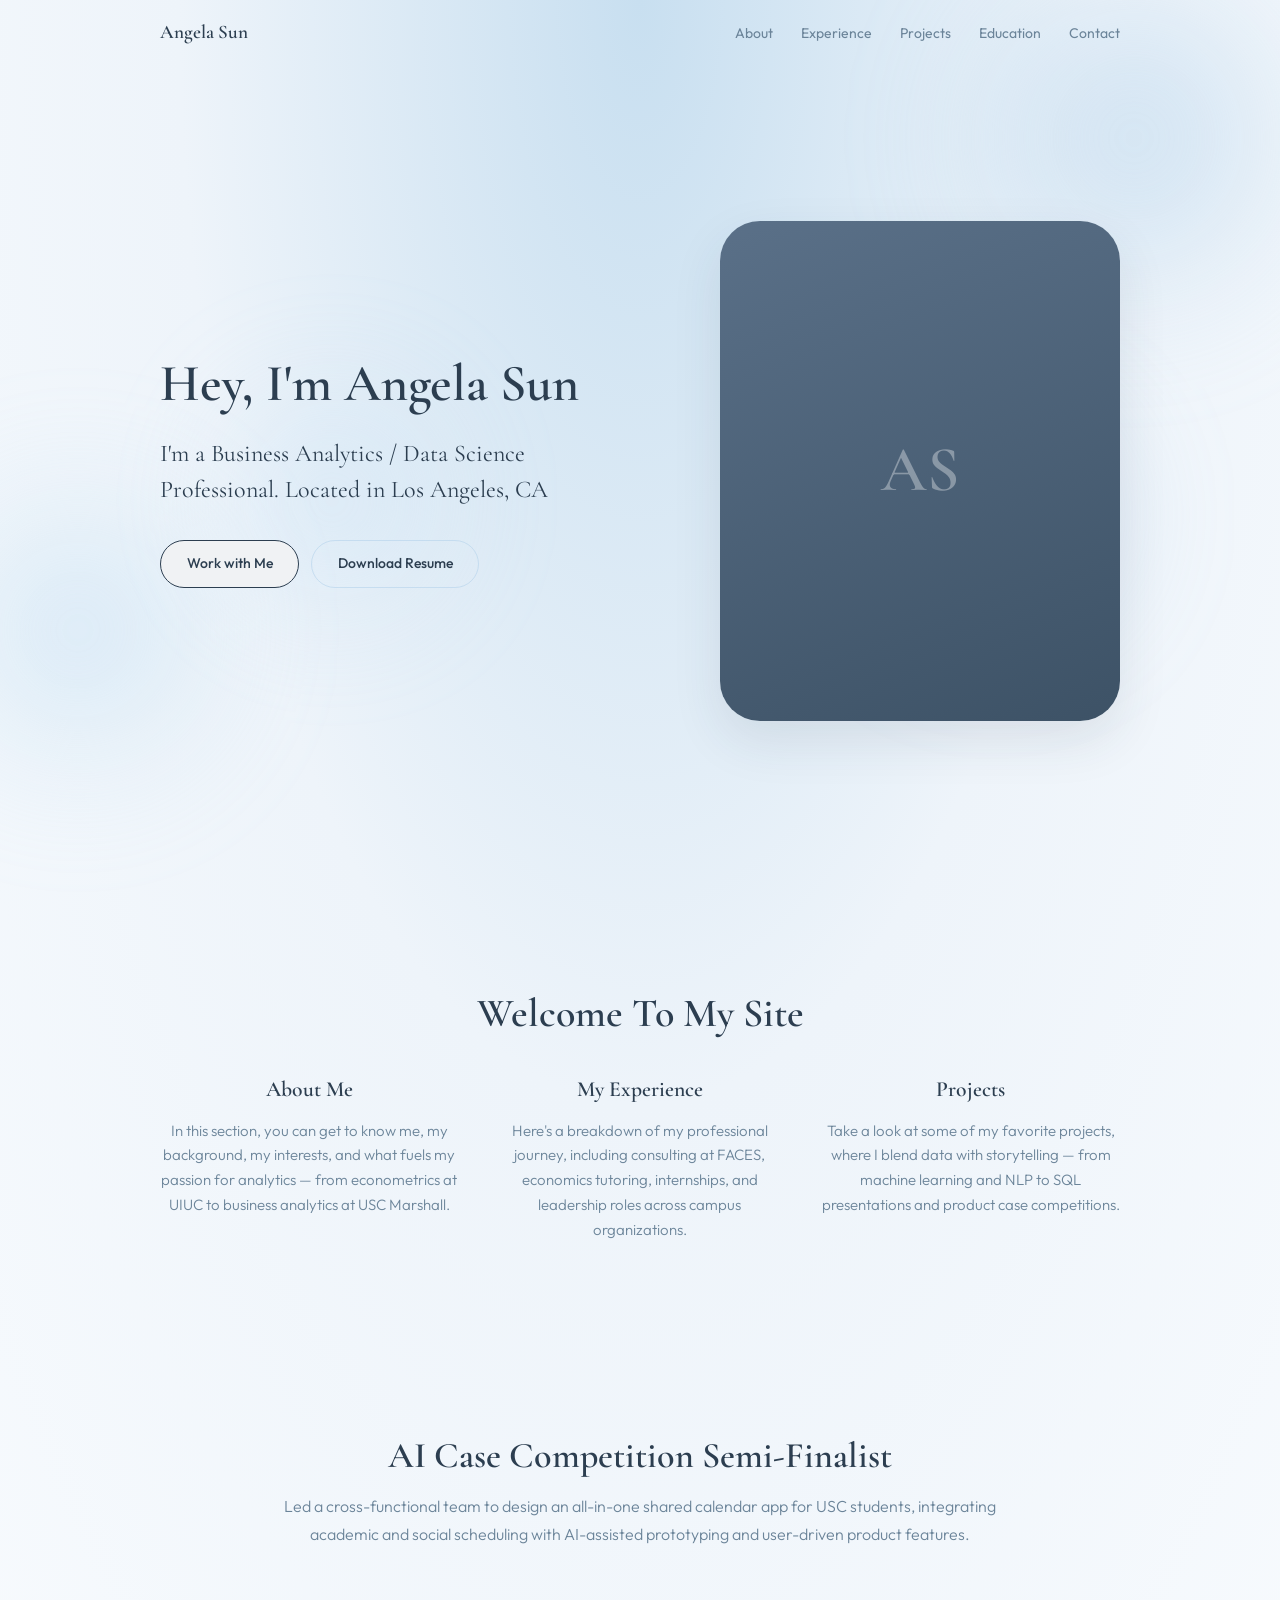
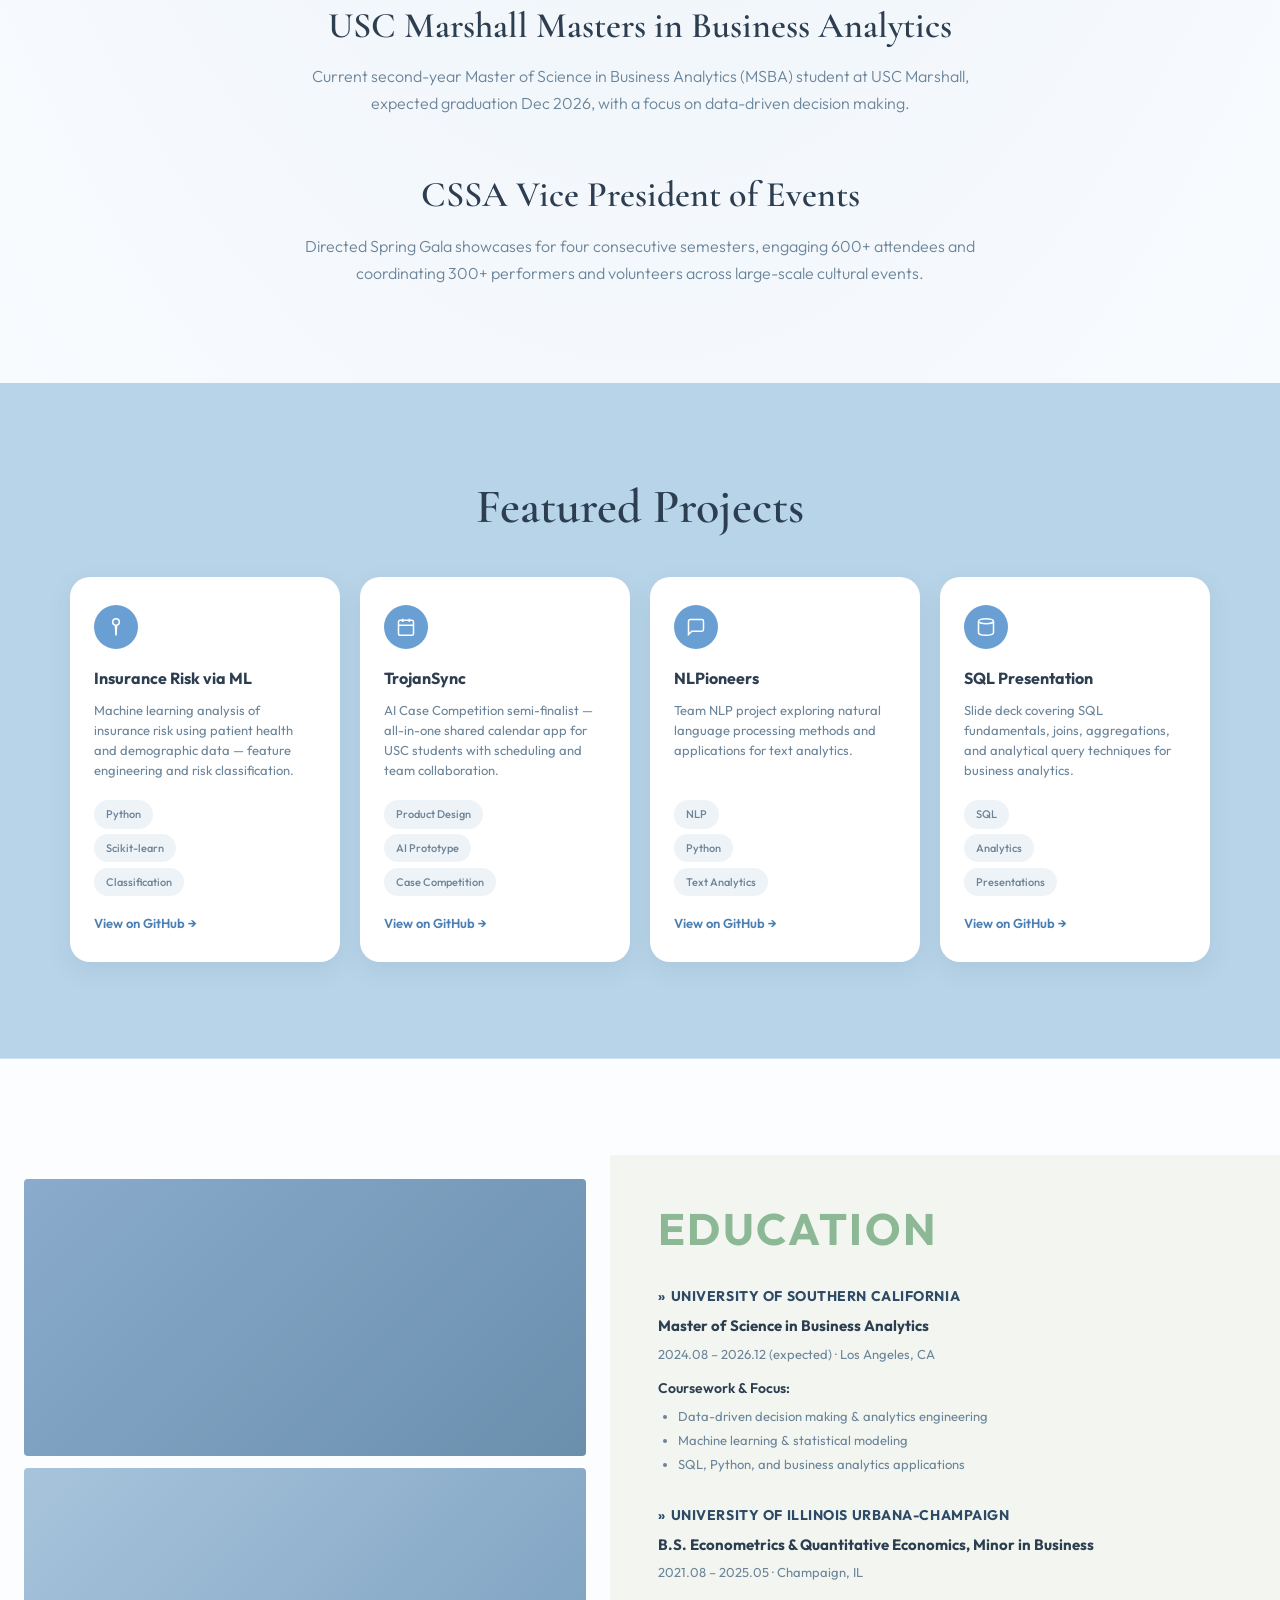
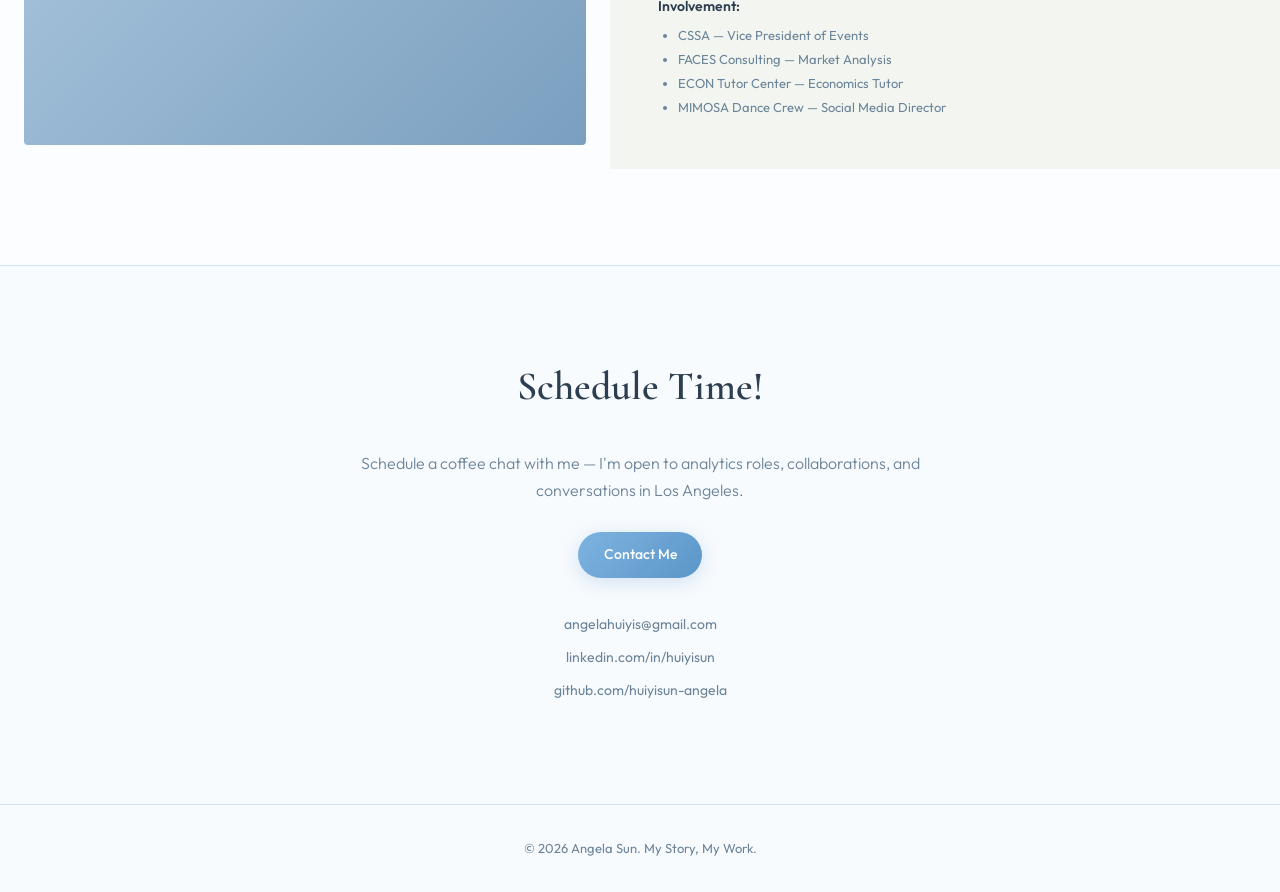
==== index.html @ 4a360e03 "Add project card grid and education section; remove FAQ. Featured projects use four-column skill car" ====
<!DOCTYPE html>
<html lang="en">
<head>
  <meta charset="UTF-8">
  <meta name="viewport" content="width=device-width, initial-scale=1.0">
  <meta name="description" content="Angela Sun — MSBA candidate at USC Marshall. Business analytics, data science, and portfolio projects.">
  <title>Angela Sun | Portfolio</title>
  <link rel="preconnect" href="https://fonts.googleapis.com">
  <link rel="preconnect" href="https://fonts.gstatic.com" crossorigin>
  <link href="https://fonts.googleapis.com/css2?family=Cormorant+Garamond:ital,wght@0,400;0,600;1,400&family=Outfit:wght@300;400;500;600&display=swap" rel="stylesheet">
  <link rel="stylesheet" href="css/style.css">
</head>
<body>
  <div class="aura-bg" aria-hidden="true">
    <span class="blob blob-1"></span>
    <span class="blob blob-2"></span>
    <span class="blob blob-3"></span>
    <span class="blob blob-4"></span>
  </div>

  <header class="site-header" id="top">
    <nav class="nav container">
      <a href="#top" class="nav-logo">Angela Sun</a>
      <button class="nav-toggle" aria-label="Toggle menu" aria-expanded="false">
        <span></span><span></span><span></span>
      </button>
      <ul class="nav-links">
        <li><a href="#welcome">About</a></li>
        <li><a href="#highlights">Experience</a></li>
        <li><a href="#projects">Projects</a></li>
        <li><a href="#education">Education</a></li>
        <li><a href="#contact">Contact</a></li>
      </ul>
    </nav>
  </header>

  <main>
    <!-- Section 1: Hero -->
    <section class="hero" id="hero">
      <div class="container hero-inner">
        <div class="hero-copy">
          <h1 class="hero-title">Hey, I'm Angela Sun</h1>
          <p class="hero-subtitle">I'm a Business Analytics / Data Science Professional. Located in Los Angeles, CA</p>
          <div class="hero-actions">
            <a href="#contact" class="btn btn-hero">Work with Me</a>
            <a href="resume/Huiyi_Angela_Sun_Resume_2026.pdf" class="btn btn-hero-outline" download>Download Resume</a>
          </div>
        </div>
        <div class="hero-photo">
          <div class="hero-photo-frame">
            <div class="hero-photo-placeholder">AS</div>
          </div>
        </div>
      </div>
    </section>

    <!-- Section 2: Welcome + 3 intro columns -->
    <section class="welcome panel-section" id="welcome">
      <div class="container">
        <h2 class="section-title-center">Welcome To My Site</h2>
        <div class="intro-grid">
          <article class="intro-card">
            <h3 class="intro-heading">About Me</h3>
            <p>In this section, you can get to know me, my background, my interests, and what fuels my passion for analytics — from econometrics at UIUC to business analytics at USC Marshall.</p>
          </article>
          <article class="intro-card">
            <h3 class="intro-heading">My Experience</h3>
            <p>Here's a breakdown of my professional journey, including consulting at FACES, economics tutoring, internships, and leadership roles across campus organizations.</p>
          </article>
          <article class="intro-card">
            <h3 class="intro-heading">Projects</h3>
            <p>Take a look at some of my favorite projects, where I blend data with storytelling — from machine learning and NLP to SQL presentations and product case competitions.</p>
          </article>
        </div>
      </div>
    </section>

    <!-- Section 3: Experience highlights (Marcus-style stacked blocks) -->
    <section class="highlights-stack panel-section" id="highlights">
      <div class="container">
        <article class="highlight-block">
          <h2 class="highlight-title">AI Case Competition Semi-Finalist</h2>
          <p>Led a cross-functional team to design an all-in-one shared calendar app for USC students, integrating academic and social scheduling with AI-assisted prototyping and user-driven product features.</p>
        </article>
        <article class="highlight-block">
          <h2 class="highlight-title">USC Marshall Masters in Business Analytics</h2>
          <p>Current second-year Master of Science in Business Analytics (MSBA) student at USC Marshall, expected graduation Dec 2026, with a focus on data-driven decision making.</p>
        </article>
        <article class="highlight-block">
          <h2 class="highlight-title">CSSA Vice President of Events</h2>
          <p>Directed Spring Gala showcases for four consecutive semesters, engaging 600+ attendees and coordinating 300+ performers and volunteers across large-scale cultural events.</p>
        </article>
      </div>
    </section>

    <!-- Section 4: Featured Projects -->
    <section class="projects panel-section" id="projects">
      <div class="container container-wide">
        <h2 class="section-title-center section-title-large">Featured Projects</h2>
        <div class="project-cards-grid">
          <article class="project-card">
            <div class="project-card-icon" aria-hidden="true">
              <svg viewBox="0 0 24 24" fill="none" stroke="currentColor" stroke-width="1.8"><path d="M12 2a4 4 0 0 1 4 4c0 1.95-1.4 3.58-3.25 3.93L12 22l-.75-12.07A4.001 4.001 0 0 1 12 2z"/></svg>
            </div>
            <h3 class="project-card-title">Insurance Risk via ML</h3>
            <p>Machine learning analysis of insurance risk using patient health and demographic data — feature engineering and risk classification.</p>
            <ul class="project-tags">
              <li>Python</li>
              <li>Scikit-learn</li>
              <li>Classification</li>
            </ul>
            <a href="https://github.com/huiyisun-angela/insurance-ml-risk" class="project-card-link" target="_blank" rel="noopener noreferrer">View on GitHub →</a>
          </article>
          <article class="project-card">
            <div class="project-card-icon" aria-hidden="true">
              <svg viewBox="0 0 24 24" fill="none" stroke="currentColor" stroke-width="1.8"><rect x="3" y="4" width="18" height="18" rx="2"/><path d="M16 2v4M8 2v4M3 10h18"/></svg>
            </div>
            <h3 class="project-card-title">TrojanSync</h3>
            <p>AI Case Competition semi-finalist — all-in-one shared calendar app for USC students with scheduling and team collaboration.</p>
            <ul class="project-tags">
              <li>Product Design</li>
              <li>AI Prototype</li>
              <li>Case Competition</li>
            </ul>
            <a href="https://github.com/huiyisun-angela/trojansync" class="project-card-link" target="_blank" rel="noopener noreferrer">View on GitHub →</a>
          </article>
          <article class="project-card">
            <div class="project-card-icon" aria-hidden="true">
              <svg viewBox="0 0 24 24" fill="none" stroke="currentColor" stroke-width="1.8"><path d="M21 15a2 2 0 0 1-2 2H7l-4 4V5a2 2 0 0 1 2-2h14a2 2 0 0 1 2 2z"/></svg>
            </div>
            <h3 class="project-card-title">NLPioneers</h3>
            <p>Team NLP project exploring natural language processing methods and applications for text analytics.</p>
            <ul class="project-tags">
              <li>NLP</li>
              <li>Python</li>
              <li>Text Analytics</li>
            </ul>
            <a href="https://github.com/huiyisun-angela/nlpioneers" class="project-card-link" target="_blank" rel="noopener noreferrer">View on GitHub →</a>
          </article>
          <article class="project-card">
            <div class="project-card-icon" aria-hidden="true">
              <svg viewBox="0 0 24 24" fill="none" stroke="currentColor" stroke-width="1.8"><ellipse cx="12" cy="5" rx="9" ry="3"/><path d="M3 5v14c0 1.66 4 3 9 3s9-1.34 9-3V5"/></svg>
            </div>
            <h3 class="project-card-title">SQL Presentation</h3>
            <p>Slide deck covering SQL fundamentals, joins, aggregations, and analytical query techniques for business analytics.</p>
            <ul class="project-tags">
              <li>SQL</li>
              <li>Analytics</li>
              <li>Presentations</li>
            </ul>
            <a href="https://github.com/huiyisun-angela/sql-presentation" class="project-card-link" target="_blank" rel="noopener noreferrer">View on GitHub →</a>
          </article>
        </div>
      </div>
    </section>

    <!-- Section 5: Education -->
    <section class="education panel-section section-alt" id="education">
      <div class="education-layout">
        <div class="education-photos" aria-hidden="true">
          <div class="edu-photo edu-photo--top"></div>
          <div class="edu-photo edu-photo--bottom"></div>
        </div>
        <div class="education-content">
          <h2 class="education-heading">Education</h2>
          <article class="edu-entry">
            <h3 class="edu-school"><span class="edu-chevron" aria-hidden="true">&raquo;</span> University of Southern California</h3>
            <p class="edu-degree">Master of Science in Business Analytics</p>
            <p class="edu-meta">2024.08 – 2026.12 (expected) · Los Angeles, CA</p>
            <p class="edu-subhead">Coursework &amp; Focus:</p>
            <ul class="edu-list">
              <li>Data-driven decision making &amp; analytics engineering</li>
              <li>Machine learning &amp; statistical modeling</li>
              <li>SQL, Python, and business analytics applications</li>
            </ul>
          </article>
          <article class="edu-entry">
            <h3 class="edu-school"><span class="edu-chevron" aria-hidden="true">&raquo;</span> University of Illinois Urbana-Champaign</h3>
            <p class="edu-degree">B.S. Econometrics &amp; Quantitative Economics, Minor in Business</p>
            <p class="edu-meta">2021.08 – 2025.05 · Champaign, IL</p>
            <p class="edu-subhead">Involvement:</p>
            <ul class="edu-list">
              <li>CSSA — Vice President of Events</li>
              <li>FACES Consulting — Market Analysis</li>
              <li>ECON Tutor Center — Economics Tutor</li>
              <li>MIMOSA Dance Crew — Social Media Director</li>
            </ul>
          </article>
        </div>
      </div>
    </section>

    <!-- Section 6: Schedule / Contact -->
    <section class="schedule panel-section" id="contact">
      <div class="container schedule-inner">
        <h2 class="section-title-center">Schedule Time!</h2>
        <p class="schedule-lead">Schedule a coffee chat with me — I'm open to analytics roles, collaborations, and conversations in Los Angeles.</p>
        <a href="mailto:angelahuiyis@gmail.com" class="btn btn-primary">Contact Me</a>
        <ul class="contact-links">
          <li><a href="mailto:angelahuiyis@gmail.com">angelahuiyis@gmail.com</a></li>
          <li><a href="https://linkedin.com/in/huiyisun" target="_blank" rel="noopener noreferrer">linkedin.com/in/huiyisun</a></li>
          <li><a href="https://github.com/huiyisun-angela" target="_blank" rel="noopener noreferrer">github.com/huiyisun-angela</a></li>
        </ul>
      </div>
    </section>
  </main>

  <footer class="site-footer">
    <div class="container">
      <p>&copy; 2026 Angela Sun. My Story, My Work.</p>
    </div>
  </footer>

  <script src="js/main.js"></script>
</body>
</html>
---- css/style.css ----
:root {
  --bg: #eef4fa;
  --surface: rgba(255, 255, 255, 0.85);
  --surface-solid: #ffffff;
  --accent: #6a9fd4;
  --accent-deep: #4a7fb5;
  --accent-light: rgba(184, 214, 240, 0.45);
  --text: #2c3e50;
  --text-muted: #6b8499;
  --border: rgba(180, 210, 235, 0.6);
  --radius: 20px;
  --container: 960px;
  --container-wide: 1140px;
  --section-pad: clamp(4rem, 8vw, 6rem);
  --font-display: "Cormorant Garamond", Georgia, serif;
  --font-body: "Outfit", system-ui, sans-serif;
}

*,
*::before,
*::after {
  box-sizing: border-box;
}

html {
  scroll-behavior: smooth;
}

body {
  margin: 0;
  font-family: var(--font-body);
  font-size: 1rem;
  font-weight: 400;
  line-height: 1.7;
  color: var(--text);
  background: radial-gradient(ellipse 80% 60% at 50% 0%, #c8dff0 0%, #eef4fa 45%, #f8fbfe 100%);
  min-height: 100vh;
  position: relative;
}

img {
  max-width: 100%;
  display: block;
}

a {
  color: var(--accent-deep);
  text-decoration: none;
}

.container {
  width: min(var(--container), 100% - 2.5rem);
  margin-inline: auto;
}

.container-wide {
  width: min(var(--container-wide), 100% - 2.5rem);
  margin-inline: auto;
}

.narrow {
  max-width: 680px;
}

/* Background blobs */
.aura-bg {
  position: fixed;
  inset: 0;
  pointer-events: none;
  z-index: 0;
  overflow: hidden;
}

.blob {
  position: absolute;
  border-radius: 50%;
  filter: blur(60px);
  opacity: 0.5;
}

.blob-1 { width: 420px; height: 420px; background: radial-gradient(circle, #a8cce8 0%, transparent 70%); top: -8%; right: -5%; }
.blob-2 { width: 360px; height: 360px; background: radial-gradient(circle, #b8daf0 0%, transparent 70%); bottom: 10%; left: -8%; }
.blob-3 { width: 280px; height: 280px; background: radial-gradient(circle, #c5e0f5 0%, transparent 70%); top: 40%; left: 15%; }
.blob-4 { width: 320px; height: 320px; background: radial-gradient(circle, #9ec4e4 0%, transparent 70%); bottom: 25%; right: 10%; }

.site-header,
main,
.site-footer {
  position: relative;
  z-index: 1;
}

.panel-section {
  padding: var(--section-pad) 0;
}

.section-alt {
  background: rgba(255, 255, 255, 0.45);
  border-top: 1px solid var(--border);
  border-bottom: 1px solid var(--border);
}

.section-title-center {
  font-family: var(--font-display);
  font-size: clamp(1.75rem, 4vw, 2.5rem);
  font-weight: 600;
  text-align: center;
  margin: 0 0 2.5rem;
  color: var(--text);
}

.section-title-large {
  font-size: clamp(2rem, 5vw, 3rem);
}

h1, h2, h3 {
  font-family: var(--font-display);
  line-height: 1.2;
  color: var(--text);
}

p {
  margin: 0 0 1rem;
}

/* Header */
.site-header {
  position: sticky;
  top: 0;
  z-index: 100;
  background: transparent;
  transition: background 0.3s, box-shadow 0.3s;
}

.site-header.scrolled {
  background: rgba(255, 255, 255, 0.85);
  backdrop-filter: blur(12px);
  box-shadow: 0 1px 0 var(--border);
}

.nav {
  display: flex;
  align-items: center;
  justify-content: space-between;
  padding: 1rem 0;
}

.nav-logo {
  font-family: var(--font-display);
  font-size: 1.2rem;
  font-weight: 600;
  color: var(--text);
  text-decoration: none;
}

.nav-logo:hover {
  color: var(--accent-deep);
  text-decoration: none;
}

.nav-links {
  display: flex;
  gap: 1.75rem;
  list-style: none;
  margin: 0;
  padding: 0;
}

.nav-links a {
  font-size: 0.875rem;
  font-weight: 400;
  color: var(--text-muted);
  text-decoration: none;
}

.nav-links a:hover {
  color: var(--accent-deep);
}

.nav-toggle {
  display: none;
  flex-direction: column;
  gap: 5px;
  padding: 0.25rem;
  background: none;
  border: none;
  cursor: pointer;
}

.nav-toggle span {
  display: block;
  width: 22px;
  height: 2px;
  background: var(--text);
}

.nav-toggle[aria-expanded="true"] span:nth-child(1) { transform: translateY(7px) rotate(45deg); }
.nav-toggle[aria-expanded="true"] span:nth-child(2) { opacity: 0; }
.nav-toggle[aria-expanded="true"] span:nth-child(3) { transform: translateY(-7px) rotate(-45deg); }

/* Buttons */
.btn {
  display: inline-block;
  padding: 0.7rem 1.6rem;
  border-radius: 999px;
  font-family: var(--font-body);
  font-size: 0.875rem;
  font-weight: 500;
  text-decoration: none;
  transition: transform 0.2s, box-shadow 0.2s;
}

.btn-primary {
  background: linear-gradient(135deg, #7eb3e0 0%, #5a96c8 100%);
  color: #fff;
  border: none;
  box-shadow: 0 4px 20px rgba(90, 150, 200, 0.25);
}

.btn-primary:hover {
  transform: translateY(-1px);
  text-decoration: none;
}

.btn-hero {
  background: #f0f2f4;
  color: var(--text);
  border: 1px solid var(--text);
  box-shadow: none;
}

.btn-hero:hover {
  background: var(--surface-solid);
  text-decoration: none;
}

.btn-hero-outline {
  background: transparent;
  color: var(--text);
  border: 1px solid var(--border);
  box-shadow: none;
}

.btn-hero-outline:hover {
  background: rgba(255, 255, 255, 0.8);
  text-decoration: none;
}

.text-link {
  font-size: 0.9rem;
  font-weight: 500;
  text-decoration: none;
}

.text-link:hover {
  text-decoration: underline;
}

/* Section 1: Hero */
.hero {
  min-height: calc(100vh - 72px);
  display: flex;
  align-items: center;
  padding: 3rem 0 4rem;
}

.hero-inner {
  display: grid;
  grid-template-columns: 1fr 1fr;
  gap: clamp(2rem, 5vw, 4rem);
  align-items: center;
}

.hero-title {
  font-size: clamp(2.25rem, 4.5vw, 3.25rem);
  font-weight: 600;
  margin: 0 0 1.25rem;
}

.hero-subtitle {
  font-family: var(--font-display);
  font-size: clamp(1.1rem, 2vw, 1.5rem);
  font-weight: 400;
  line-height: 1.5;
  color: var(--text);
  margin: 0 0 2rem;
  max-width: 28rem;
}

.hero-actions {
  display: flex;
  flex-wrap: wrap;
  gap: 0.75rem;
}

.hero-photo-frame {
  border-radius: 2.5rem;
  overflow: hidden;
  aspect-ratio: 4 / 5;
  max-height: min(520px, 68vh);
  width: 100%;
  max-width: 400px;
  margin-left: auto;
  box-shadow: 0 20px 50px rgba(44, 62, 80, 0.1);
}

.hero-photo-placeholder {
  width: 100%;
  height: 100%;
  display: flex;
  align-items: center;
  justify-content: center;
  font-family: var(--font-display);
  font-size: 4rem;
  font-weight: 600;
  color: rgba(255, 255, 255, 0.35);
  background: linear-gradient(160deg, #5a7088 0%, #3d5266 100%);
}

.avatar-photo-hero {
  width: 100%;
  height: 100%;
  object-fit: cover;
}

/* Section 2: Welcome — 3 columns */
.intro-grid {
  display: grid;
  grid-template-columns: repeat(3, 1fr);
  gap: 2rem;
}

.intro-card {
  text-align: center;
}

.intro-heading {
  font-size: 1.35rem;
  font-weight: 600;
  margin: 0 0 1rem;
}

.intro-card p {
  color: var(--text-muted);
  font-size: 0.9375rem;
  font-weight: 300;
  line-height: 1.65;
  margin: 0;
}

/* Section 3: Experience highlight blocks */
.highlights-stack .container {
  display: flex;
  flex-direction: column;
  gap: 3.5rem;
}

.highlight-block {
  text-align: center;
  max-width: 720px;
  margin-inline: auto;
}

.highlight-title {
  font-size: clamp(1.5rem, 3.5vw, 2.25rem);
  font-weight: 600;
  margin: 0 0 1rem;
}

.highlight-block p {
  color: var(--text-muted);
  font-size: 1rem;
  font-weight: 300;
  line-height: 1.7;
  margin: 0;
}

/* Section 4: Featured projects — card grid */
.projects {
  background: #b8d4e8;
}

.project-cards-grid {
  display: grid;
  grid-template-columns: repeat(4, 1fr);
  gap: 1.25rem;
}

.project-card {
  background: var(--surface-solid);
  border-radius: var(--radius);
  padding: 1.75rem 1.5rem;
  box-shadow: 0 8px 24px rgba(60, 100, 140, 0.1);
  display: flex;
  flex-direction: column;
}

.project-card-icon {
  width: 44px;
  height: 44px;
  border-radius: 50%;
  background: var(--accent);
  color: #fff;
  display: flex;
  align-items: center;
  justify-content: center;
  margin-bottom: 1.25rem;
}

.project-card-icon svg {
  width: 20px;
  height: 20px;
}

.project-card-title {
  font-family: var(--font-body);
  font-size: 1rem;
  font-weight: 700;
  margin: 0 0 0.75rem;
  color: var(--text);
}

.project-card p {
  color: var(--text-muted);
  font-size: 0.8125rem;
  font-weight: 400;
  line-height: 1.55;
  margin: 0 0 1.25rem;
  flex-grow: 1;
}

.project-tags {
  list-style: none;
  margin: 0 0 1rem;
  padding: 0;
  display: flex;
  flex-direction: column;
  gap: 0.35rem;
}

.project-tags li {
  display: inline-block;
  width: fit-content;
  padding: 0.3rem 0.75rem;
  background: #eef3f7;
  border-radius: 999px;
  font-size: 0.6875rem;
  font-weight: 500;
  color: var(--text-muted);
}

.project-card-link {
  font-size: 0.8125rem;
  font-weight: 600;
  color: var(--accent-deep);
  text-decoration: none;
}

.project-card-link:hover {
  text-decoration: underline;
}

.projects .section-title-center {
  color: var(--text);
}

/* Section 5: Education — two columns */
.education-layout {
  display: grid;
  grid-template-columns: 1fr 1.1fr;
  min-height: 480px;
}

.education-photos {
  display: grid;
  grid-template-rows: 1fr 1fr;
  gap: 0.75rem;
  padding: 1.5rem;
}

.edu-photo {
  border-radius: 4px;
  background-size: cover;
  background-position: center;
  min-height: 180px;
}

.edu-photo--top {
  background: linear-gradient(135deg, #8aabcc 0%, #6a8fad 100%);
}

.edu-photo--bottom {
  background: linear-gradient(135deg, #a8c4dc 0%, #7a9fbf 100%);
}

.education-content {
  background: #f3f6f0;
  padding: clamp(2rem, 4vw, 3rem) clamp(1.5rem, 4vw, 3rem);
}

.education-heading {
  font-family: var(--font-body);
  font-size: clamp(2rem, 4vw, 2.75rem);
  font-weight: 700;
  letter-spacing: 0.06em;
  text-transform: uppercase;
  color: #8cb896;
  margin: 0 0 2rem;
}

.edu-entry {
  margin-bottom: 2rem;
}

.edu-entry:last-child {
  margin-bottom: 0;
}

.edu-school {
  font-family: var(--font-body);
  font-size: 0.875rem;
  font-weight: 700;
  letter-spacing: 0.04em;
  text-transform: uppercase;
  color: #2d4a66;
  margin: 0 0 0.5rem;
  display: flex;
  align-items: flex-start;
  gap: 0.35rem;
}

.edu-chevron {
  color: #2d4a66;
  font-weight: 700;
  flex-shrink: 0;
}

.edu-degree {
  font-family: var(--font-body);
  font-size: 0.9375rem;
  font-weight: 700;
  margin: 0 0 0.25rem;
  color: var(--text);
}

.edu-meta {
  font-size: 0.8125rem;
  color: var(--text-muted);
  margin: 0 0 0.75rem;
}

.edu-subhead {
  font-size: 0.875rem;
  font-weight: 600;
  margin: 0 0 0.35rem;
  color: var(--text);
}

.edu-list {
  margin: 0;
  padding-left: 1.25rem;
  font-size: 0.8125rem;
  color: var(--text-muted);
  line-height: 1.6;
}

.edu-list li {
  margin-bottom: 0.2rem;
}

/* Section 6: Contact */
.schedule-inner {
  text-align: center;
  max-width: 560px;
}

.schedule-lead {
  color: var(--text-muted);
  font-size: 1rem;
  font-weight: 300;
  margin: 0 0 1.75rem;
}

.contact-links {
  list-style: none;
  padding: 0;
  margin: 2rem 0 0;
}

.contact-links li {
  margin-bottom: 0.35rem;
}

.contact-links a {
  font-size: 0.875rem;
  color: var(--text-muted);
}

.contact-links a:hover {
  color: var(--accent-deep);
}

/* Footer */
.site-footer {
  padding: 2rem 0;
  text-align: center;
  border-top: 1px solid var(--border);
}

.site-footer p {
  margin: 0;
  font-size: 0.8125rem;
  color: var(--text-muted);
}

/* Responsive */
@media (max-width: 900px) {
  .hero-inner {
    grid-template-columns: 1fr;
    text-align: center;
  }

  .hero-subtitle {
    margin-inline: auto;
  }

  .hero-actions {
    justify-content: center;
  }

  .hero-photo-frame {
    margin-inline: auto;
  }

  .intro-grid {
    grid-template-columns: 1fr;
    gap: 2.5rem;
  }

  .project-cards-grid {
    grid-template-columns: repeat(2, 1fr);
  }

  .education-layout {
    grid-template-columns: 1fr;
  }

  .education-photos {
    grid-template-columns: 1fr 1fr;
    grid-template-rows: auto;
  }
}

@media (max-width: 640px) {
  .project-cards-grid {
    grid-template-columns: 1fr;
  }

  .education-photos {
    grid-template-columns: 1fr;
  }

  .nav-toggle {
    display: flex;
  }

  .nav-links {
    position: absolute;
    top: 100%;
    left: 0;
    right: 0;
    flex-direction: column;
    gap: 0;
    background: rgba(255, 255, 255, 0.95);
    backdrop-filter: blur(12px);
    border-bottom: 1px solid var(--border);
    padding: 0.5rem 1.25rem 1rem;
    display: none;
  }

  .nav-links.open {
    display: flex;
  }

  .nav-links li {
    padding: 0.5rem 0;
  }

  .nav {
    position: relative;
    flex-wrap: wrap;
  }
}
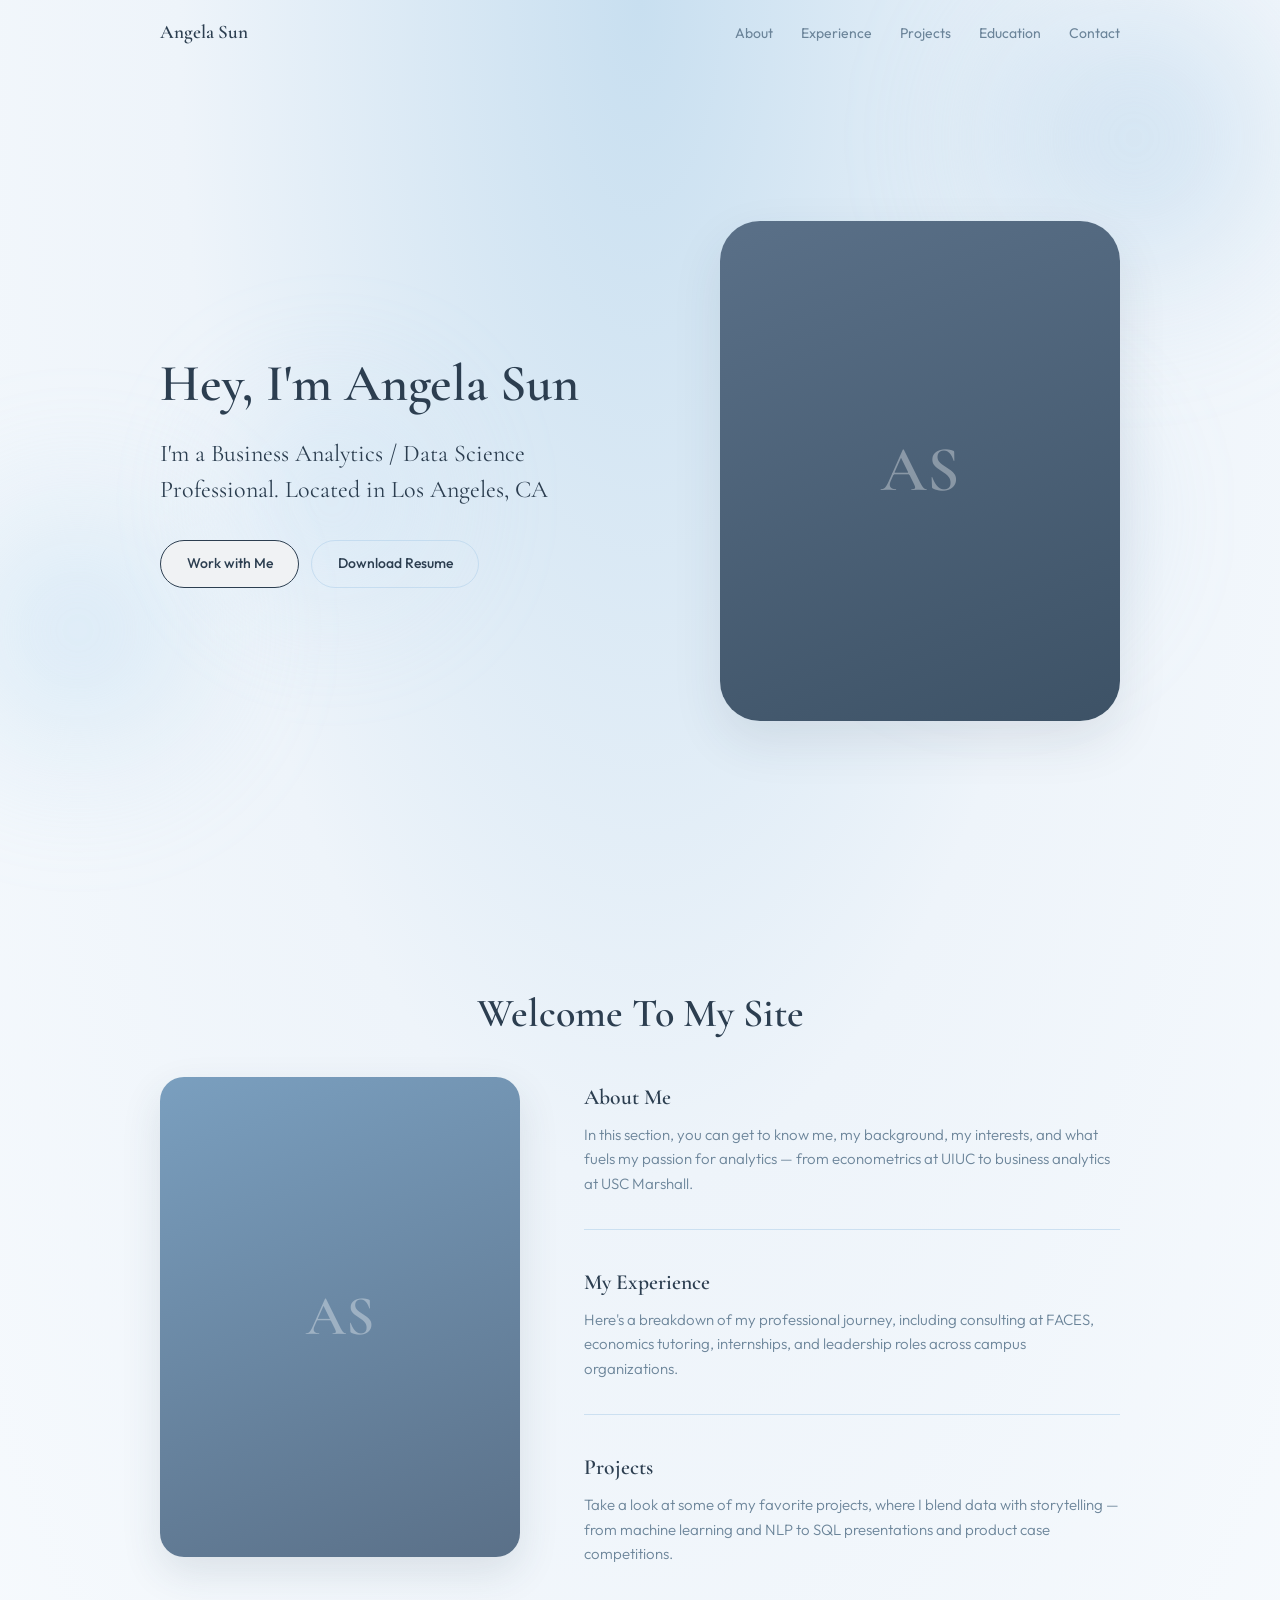
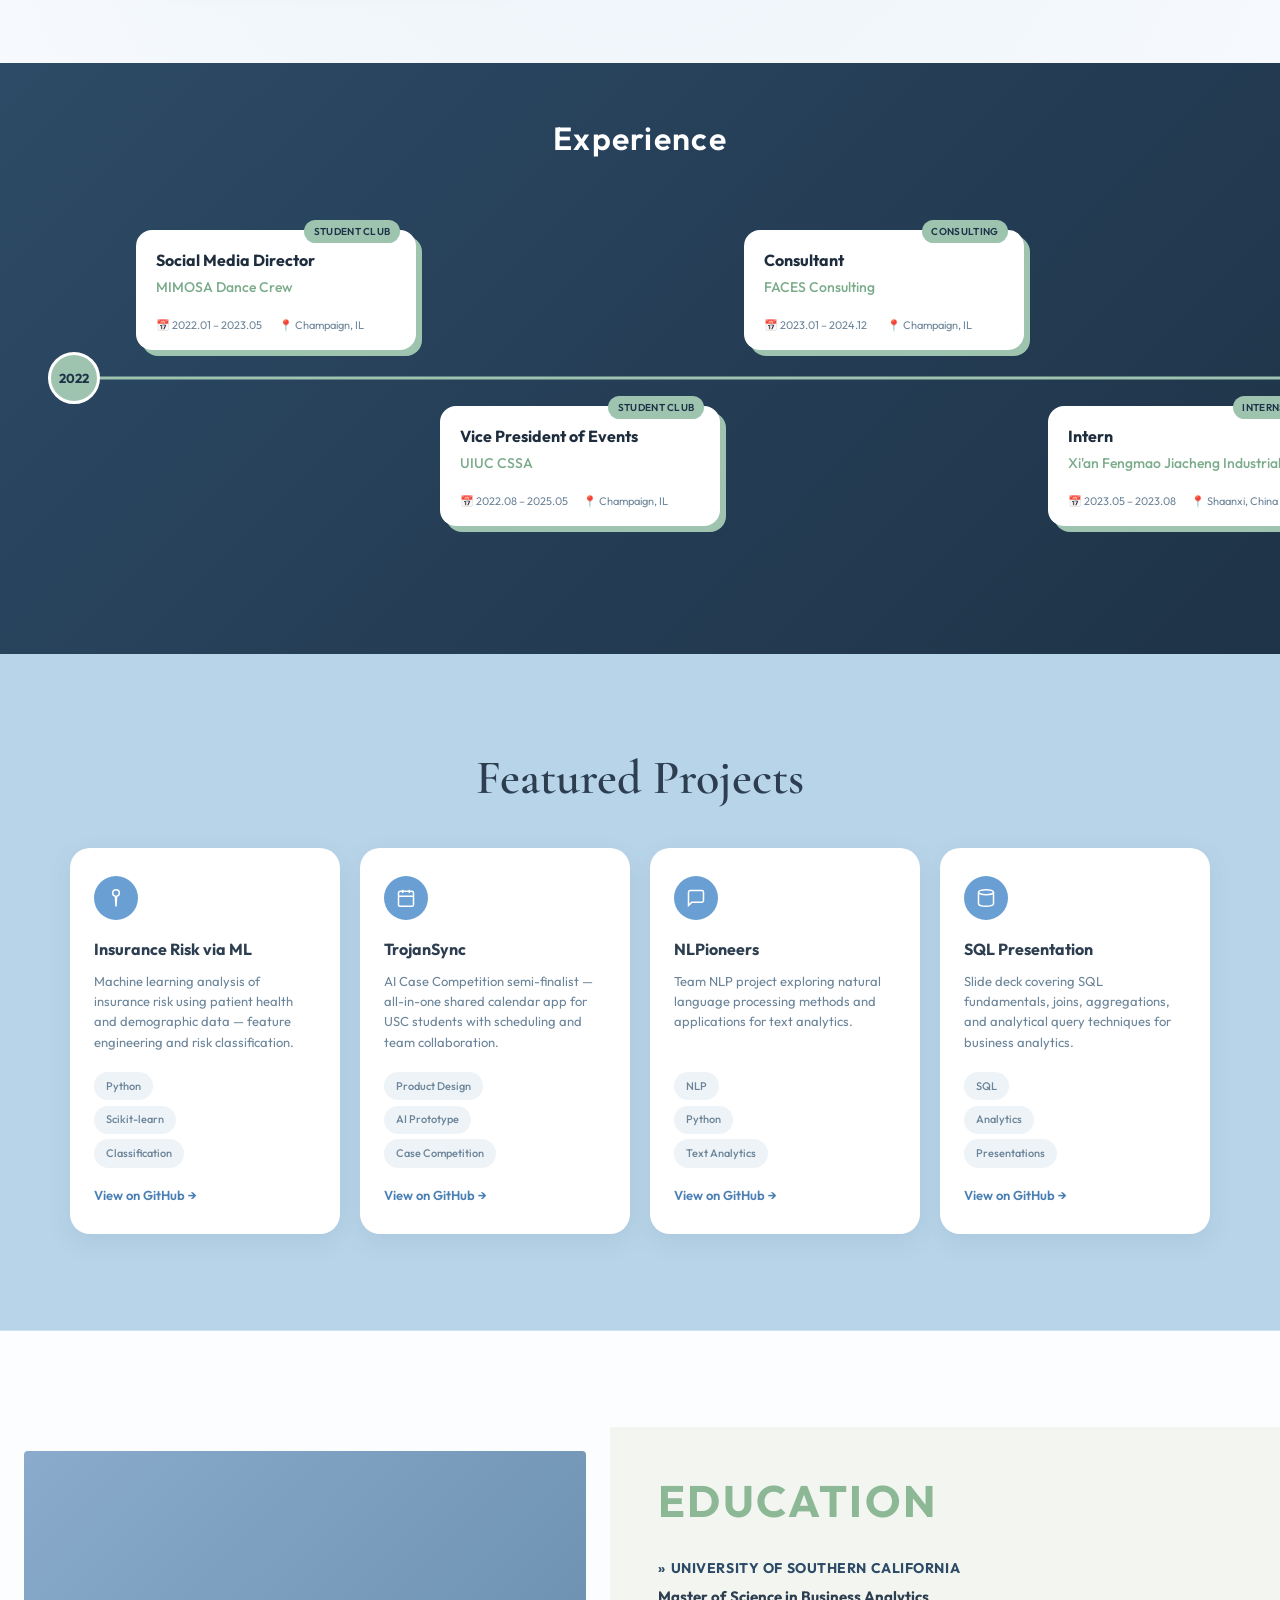
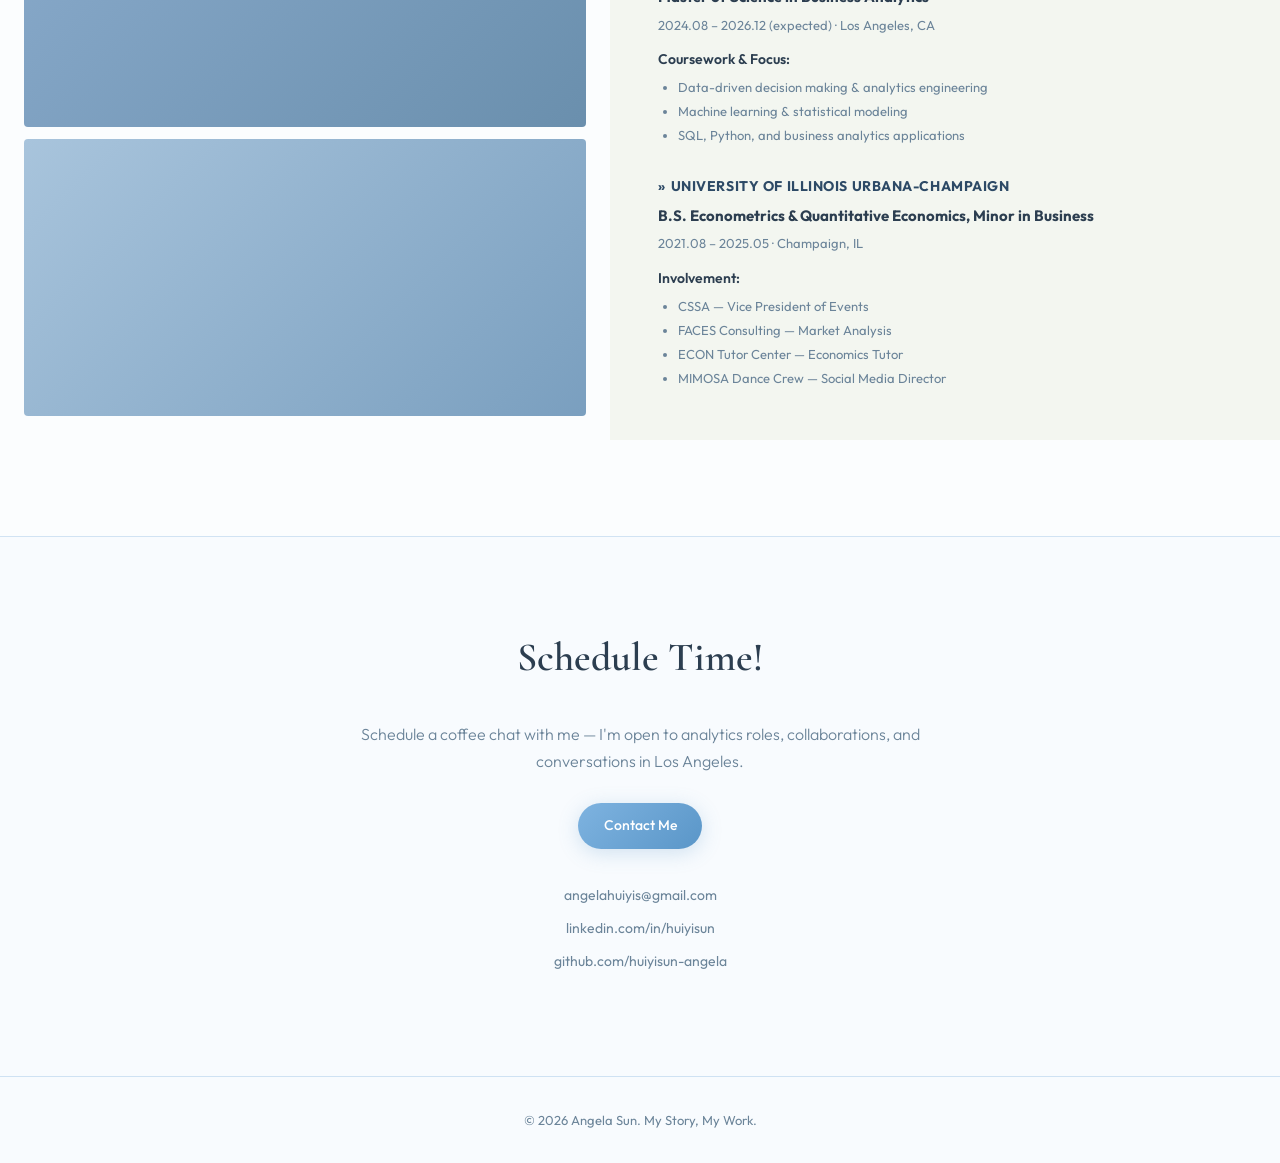
==== commit faafcaff: "Redesign welcome and experience sections. Welcome uses left photo with stacked text columns; experie" ====
--- a/index.html
+++ b/index.html
@@ -54,42 +54,106 @@
       </div>
     </section>
 
-    <!-- Section 2: Welcome + 3 intro columns -->
+    <!-- Section 2: Welcome — photo left, text columns right -->
     <section class="welcome panel-section" id="welcome">
       <div class="container">
         <h2 class="section-title-center">Welcome To My Site</h2>
-        <div class="intro-grid">
-          <article class="intro-card">
-            <h3 class="intro-heading">About Me</h3>
-            <p>In this section, you can get to know me, my background, my interests, and what fuels my passion for analytics — from econometrics at UIUC to business analytics at USC Marshall.</p>
-          </article>
-          <article class="intro-card">
-            <h3 class="intro-heading">My Experience</h3>
-            <p>Here's a breakdown of my professional journey, including consulting at FACES, economics tutoring, internships, and leadership roles across campus organizations.</p>
-          </article>
-          <article class="intro-card">
-            <h3 class="intro-heading">Projects</h3>
-            <p>Take a look at some of my favorite projects, where I blend data with storytelling — from machine learning and NLP to SQL presentations and product case competitions.</p>
-          </article>
-        </div>
-      </div>
-    </section>
-
-    <!-- Section 3: Experience highlights (Marcus-style stacked blocks) -->
-    <section class="highlights-stack panel-section" id="highlights">
+        <div class="welcome-layout">
+          <div class="welcome-photo">
+            <div class="welcome-photo-frame">
+              <div class="welcome-photo-placeholder">AS</div>
+            </div>
+          </div>
+          <div class="welcome-columns">
+            <article class="intro-card intro-card--stacked">
+              <h3 class="intro-heading">About Me</h3>
+              <p>In this section, you can get to know me, my background, my interests, and what fuels my passion for analytics — from econometrics at UIUC to business analytics at USC Marshall.</p>
+            </article>
+            <article class="intro-card intro-card--stacked">
+              <h3 class="intro-heading">My Experience</h3>
+              <p>Here's a breakdown of my professional journey, including consulting at FACES, economics tutoring, internships, and leadership roles across campus organizations.</p>
+            </article>
+            <article class="intro-card intro-card--stacked">
+              <h3 class="intro-heading">Projects</h3>
+              <p>Take a look at some of my favorite projects, where I blend data with storytelling — from machine learning and NLP to SQL presentations and product case competitions.</p>
+            </article>
+          </div>
+        </div>
+      </div>
+    </section>
+
+    <!-- Section 3: Experience — horizontal timeline -->
+    <section class="experience-timeline" id="highlights">
       <div class="container">
-        <article class="highlight-block">
-          <h2 class="highlight-title">AI Case Competition Semi-Finalist</h2>
-          <p>Led a cross-functional team to design an all-in-one shared calendar app for USC students, integrating academic and social scheduling with AI-assisted prototyping and user-driven product features.</p>
-        </article>
-        <article class="highlight-block">
-          <h2 class="highlight-title">USC Marshall Masters in Business Analytics</h2>
-          <p>Current second-year Master of Science in Business Analytics (MSBA) student at USC Marshall, expected graduation Dec 2026, with a focus on data-driven decision making.</p>
-        </article>
-        <article class="highlight-block">
-          <h2 class="highlight-title">CSSA Vice President of Events</h2>
-          <p>Directed Spring Gala showcases for four consecutive semesters, engaging 600+ attendees and coordinating 300+ performers and volunteers across large-scale cultural events.</p>
-        </article>
+        <h2 class="timeline-section-title">Experience</h2>
+      </div>
+      <div class="timeline-h-scroll">
+        <div class="timeline-h-track">
+          <div class="timeline-h-line" aria-hidden="true"></div>
+          <div class="timeline-h-year timeline-h-year--start"><span>2022</span></div>
+
+          <article class="timeline-h-card timeline-h-card--top">
+            <span class="timeline-badge">Student Club</span>
+            <h3 class="timeline-role">Social Media Director</h3>
+            <p class="timeline-org">MIMOSA Dance Crew</p>
+            <div class="timeline-meta">
+              <span>📅 2022.01 – 2023.05</span>
+              <span>📍 Champaign, IL</span>
+            </div>
+          </article>
+
+          <article class="timeline-h-card timeline-h-card--bottom">
+            <span class="timeline-badge">Student Club</span>
+            <h3 class="timeline-role">Vice President of Events</h3>
+            <p class="timeline-org">UIUC CSSA</p>
+            <div class="timeline-meta">
+              <span>📅 2022.08 – 2025.05</span>
+              <span>📍 Champaign, IL</span>
+            </div>
+          </article>
+
+          <article class="timeline-h-card timeline-h-card--top">
+            <span class="timeline-badge">Consulting</span>
+            <h3 class="timeline-role">Consultant</h3>
+            <p class="timeline-org">FACES Consulting</p>
+            <div class="timeline-meta">
+              <span>📅 2023.01 – 2024.12</span>
+              <span>📍 Champaign, IL</span>
+            </div>
+          </article>
+
+          <article class="timeline-h-card timeline-h-card--bottom">
+            <span class="timeline-badge">Internship</span>
+            <h3 class="timeline-role">Intern</h3>
+            <p class="timeline-org">Xi'an Fengmao Jiacheng Industrial</p>
+            <div class="timeline-meta">
+              <span>📅 2023.05 – 2023.08</span>
+              <span>📍 Shaanxi, China</span>
+            </div>
+          </article>
+
+          <article class="timeline-h-card timeline-h-card--top">
+            <span class="timeline-badge">Part-Time</span>
+            <h3 class="timeline-role">ECON Tutor</h3>
+            <p class="timeline-org">ECON Tutor Center, UIUC</p>
+            <div class="timeline-meta">
+              <span>📅 2024.02 – 2024.05</span>
+              <span>📍 Champaign, IL</span>
+            </div>
+          </article>
+
+          <article class="timeline-h-card timeline-h-card--bottom">
+            <span class="timeline-badge">Competition</span>
+            <h3 class="timeline-role">Semi-Finalist · Team Lead</h3>
+            <p class="timeline-org">AI Case Competition</p>
+            <div class="timeline-meta">
+              <span>📅 2025.09</span>
+              <span>📍 Los Angeles, CA</span>
+            </div>
+          </article>
+
+          <div class="timeline-h-year timeline-h-year--end"><span>2025</span></div>
+        </div>
       </div>
     </section>
 
--- a/css/style.css
+++ b/css/style.css
@@ -323,24 +323,70 @@
   object-fit: cover;
 }
 
-/* Section 2: Welcome — 3 columns */
-.intro-grid {
+/* Section 2: Welcome — photo left, stacked text right */
+.welcome-layout {
   display: grid;
-  grid-template-columns: repeat(3, 1fr);
-  gap: 2rem;
-}
-
-.intro-card {
-  text-align: center;
+  grid-template-columns: minmax(240px, 360px) 1fr;
+  gap: clamp(2rem, 5vw, 4rem);
+  align-items: start;
+}
+
+.welcome-photo-frame {
+  border-radius: 1.5rem;
+  overflow: hidden;
+  aspect-ratio: 3 / 4;
+  width: 100%;
+  max-width: 360px;
+  box-shadow: 0 16px 40px rgba(44, 62, 80, 0.12);
+}
+
+.welcome-photo-placeholder {
+  width: 100%;
+  height: 100%;
+  min-height: 320px;
+  display: flex;
+  align-items: center;
+  justify-content: center;
+  font-family: var(--font-display);
+  font-size: 3.5rem;
+  font-weight: 600;
+  color: rgba(255, 255, 255, 0.35);
+  background: linear-gradient(160deg, #7a9fbf 0%, #5a7088 100%);
+}
+
+.welcome-photo-frame img,
+.welcome-photo-img {
+  width: 100%;
+  height: 100%;
+  object-fit: cover;
+  display: block;
+}
+
+.welcome-columns {
+  display: flex;
+  flex-direction: column;
+  gap: 2.5rem;
+  padding-top: 0.5rem;
+}
+
+.intro-card--stacked {
+  text-align: left;
+  padding-bottom: 2rem;
+  border-bottom: 1px solid var(--border);
+}
+
+.intro-card--stacked:last-child {
+  border-bottom: none;
+  padding-bottom: 0;
 }
 
 .intro-heading {
   font-size: 1.35rem;
   font-weight: 600;
-  margin: 0 0 1rem;
-}
-
-.intro-card p {
+  margin: 0 0 0.75rem;
+}
+
+.intro-card--stacked p {
   color: var(--text-muted);
   font-size: 0.9375rem;
   font-weight: 300;
@@ -348,31 +394,139 @@
   margin: 0;
 }
 
-/* Section 3: Experience highlight blocks */
-.highlights-stack .container {
-  display: flex;
-  flex-direction: column;
-  gap: 3.5rem;
-}
-
-.highlight-block {
+/* Section 3: Experience — horizontal timeline */
+.experience-timeline {
+  background: linear-gradient(135deg, #2d4a66 0%, #1e3347 100%);
+  padding: 3.5rem 0 4.5rem;
+}
+
+.timeline-section-title {
+  font-family: var(--font-body);
+  font-size: clamp(1.5rem, 3vw, 2rem);
+  font-weight: 600;
+  color: #fff;
   text-align: center;
-  max-width: 720px;
-  margin-inline: auto;
-}
-
-.highlight-title {
-  font-size: clamp(1.5rem, 3.5vw, 2.25rem);
-  font-weight: 600;
+  margin: 0 0 2rem;
+  letter-spacing: 0.04em;
+}
+
+.timeline-h-scroll {
+  overflow-x: auto;
+  padding: 0 1rem 1rem;
+  -webkit-overflow-scrolling: touch;
+}
+
+.timeline-h-track {
+  display: flex;
+  align-items: center;
+  gap: 0;
+  min-width: max-content;
+  padding: 8rem 2rem 8rem;
+  position: relative;
+}
+
+.timeline-h-line {
+  position: absolute;
+  left: 2rem;
+  right: 2rem;
+  top: 50%;
+  height: 3px;
+  background: #9ec4b0;
+  transform: translateY(-50%);
+  z-index: 0;
+}
+
+.timeline-h-year {
+  flex-shrink: 0;
+  width: 52px;
+  height: 52px;
+  border-radius: 50%;
+  background: #9ec4b0;
+  border: 3px solid #fff;
+  display: flex;
+  align-items: center;
+  justify-content: center;
+  font-family: var(--font-body);
+  font-size: 0.8125rem;
+  font-weight: 700;
+  color: #1e3347;
+  z-index: 2;
+  position: relative;
+  align-self: center;
+}
+
+.timeline-h-year--start {
+  margin-right: 1.5rem;
+}
+
+.timeline-h-year--end {
+  margin-left: 1.5rem;
+}
+
+.timeline-h-card {
+  position: relative;
+  flex: 0 0 280px;
+  background: #fff;
+  border-radius: 16px;
+  padding: 1.25rem 1.25rem 1rem;
+  margin: 0 0.75rem;
+  box-shadow: 6px 6px 0 #9ec4b0;
+  z-index: 1;
+  align-self: center;
+}
+
+.timeline-h-card--top {
+  transform: translateY(-5.5rem);
+}
+
+.timeline-h-card--bottom {
+  transform: translateY(5.5rem);
+}
+
+.timeline-badge {
+  position: absolute;
+  top: -0.6rem;
+  right: 1rem;
+  padding: 0.2rem 0.6rem;
+  background: #9ec4b0;
+  color: #1e3347;
+  font-family: var(--font-body);
+  font-size: 0.625rem;
+  font-weight: 600;
+  border-radius: 999px;
+  text-transform: uppercase;
+  letter-spacing: 0.03em;
+}
+
+.timeline-role {
+  font-family: var(--font-body);
+  font-size: 1rem;
+  font-weight: 700;
+  color: #1e2d3d;
+  margin: 0 0 0.35rem;
+  line-height: 1.3;
+  padding-right: 0.5rem;
+}
+
+.timeline-org {
+  font-family: var(--font-body);
+  font-size: 0.875rem;
+  font-weight: 500;
+  color: #7aab8a;
   margin: 0 0 1rem;
 }
 
-.highlight-block p {
-  color: var(--text-muted);
-  font-size: 1rem;
-  font-weight: 300;
-  line-height: 1.7;
-  margin: 0;
+.timeline-meta {
+  display: grid;
+  grid-template-columns: 1fr 1fr;
+  gap: 0.35rem;
+  font-family: var(--font-body);
+  font-size: 0.6875rem;
+  color: #6b8499;
+}
+
+.timeline-meta span {
+  white-space: nowrap;
 }
 
 /* Section 4: Featured projects — card grid */
@@ -632,9 +786,28 @@
     margin-inline: auto;
   }
 
-  .intro-grid {
+  .welcome-layout {
     grid-template-columns: 1fr;
-    gap: 2.5rem;
+  }
+
+  .welcome-photo-frame {
+    max-width: 280px;
+    margin-inline: auto;
+  }
+
+  .timeline-h-card--top,
+  .timeline-h-card--bottom {
+    transform: none;
+  }
+
+  .timeline-h-track {
+    padding: 3rem 2rem;
+    flex-wrap: nowrap;
+    align-items: flex-start;
+  }
+
+  .timeline-h-line {
+    display: none;
   }
 
   .project-cards-grid {
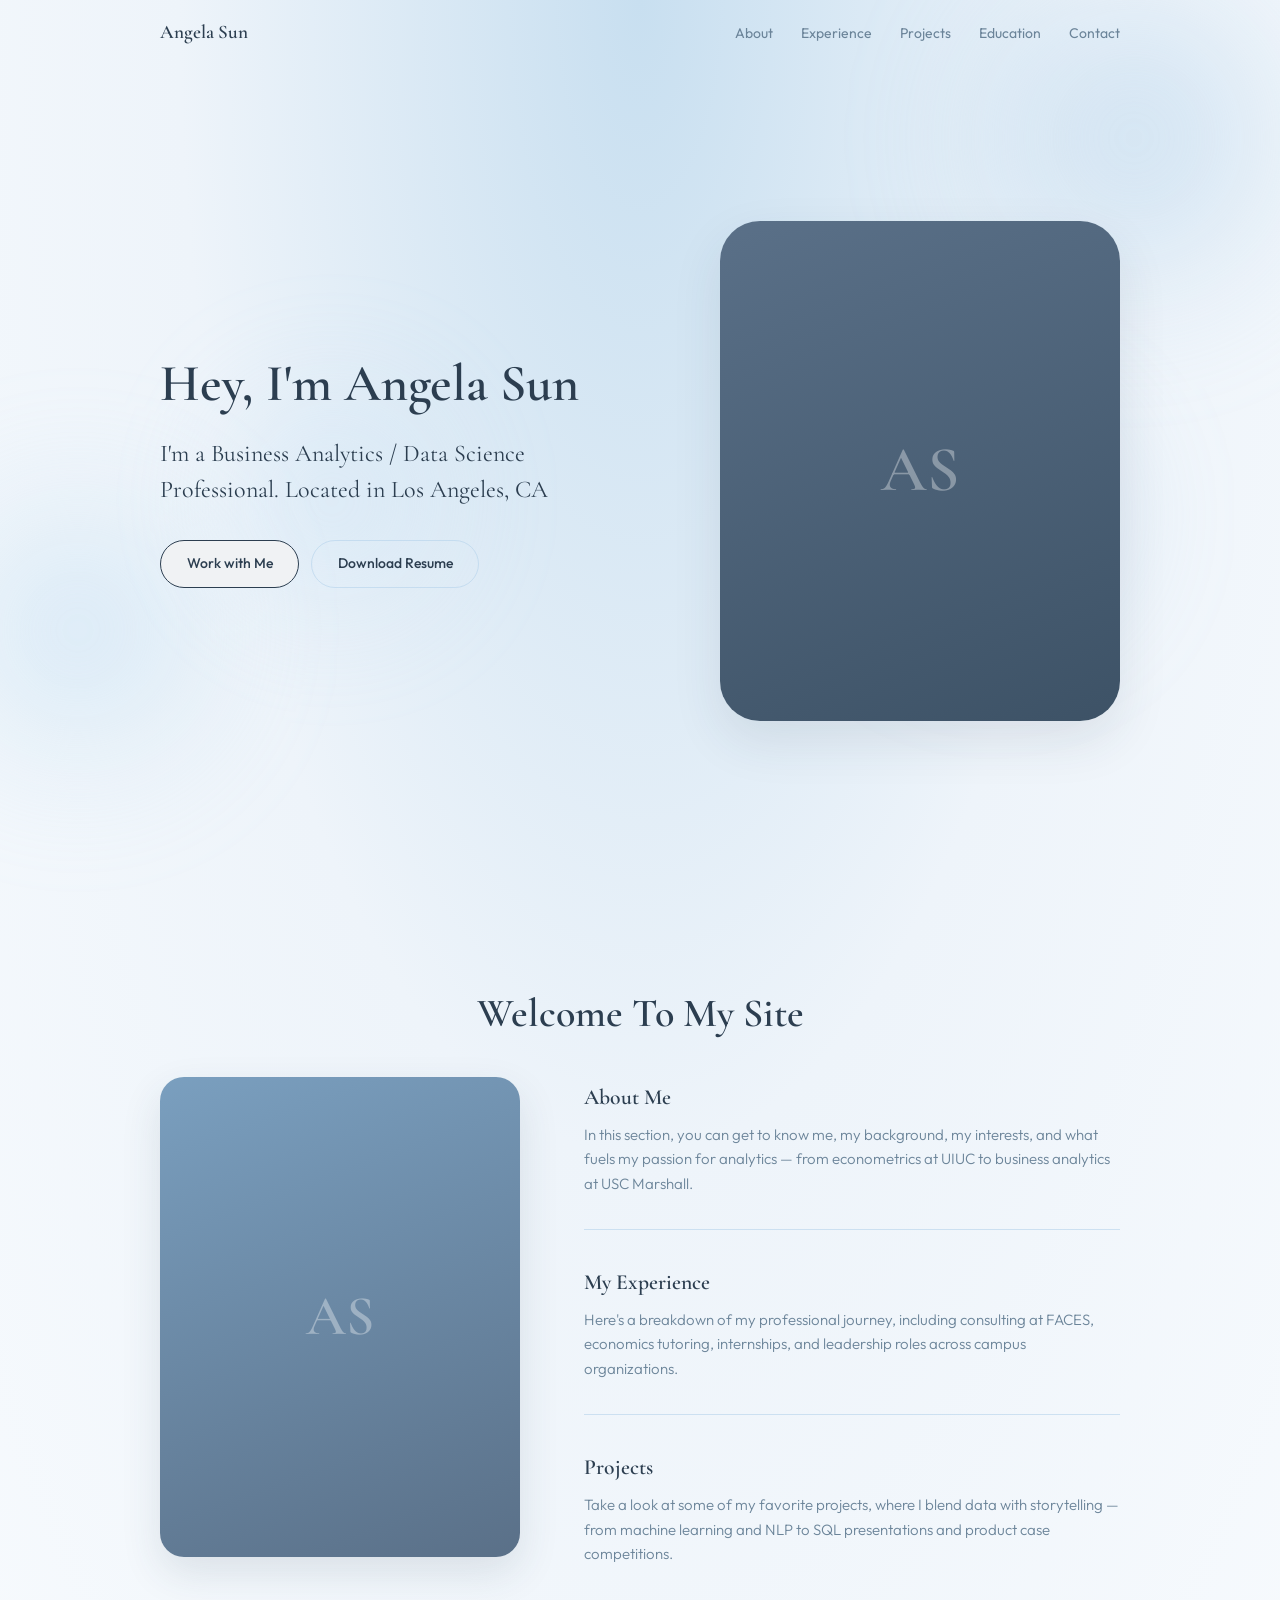
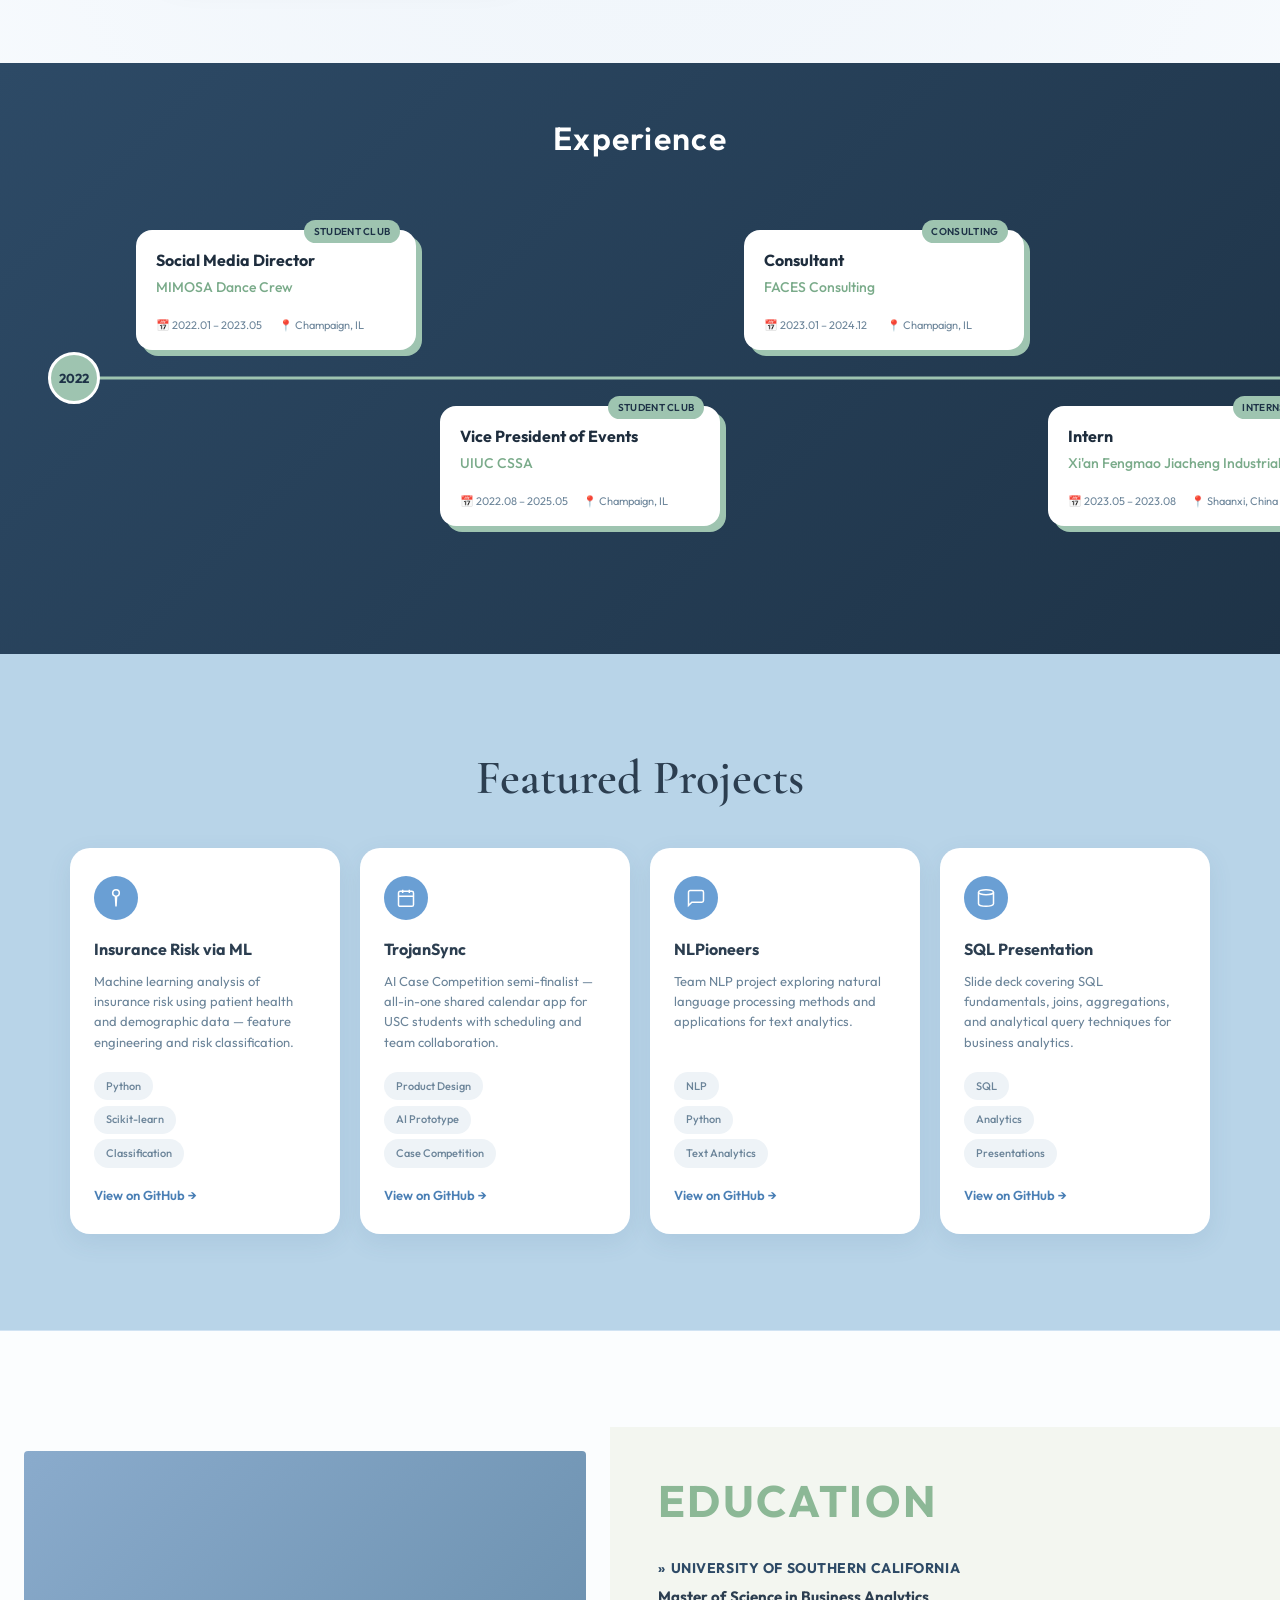
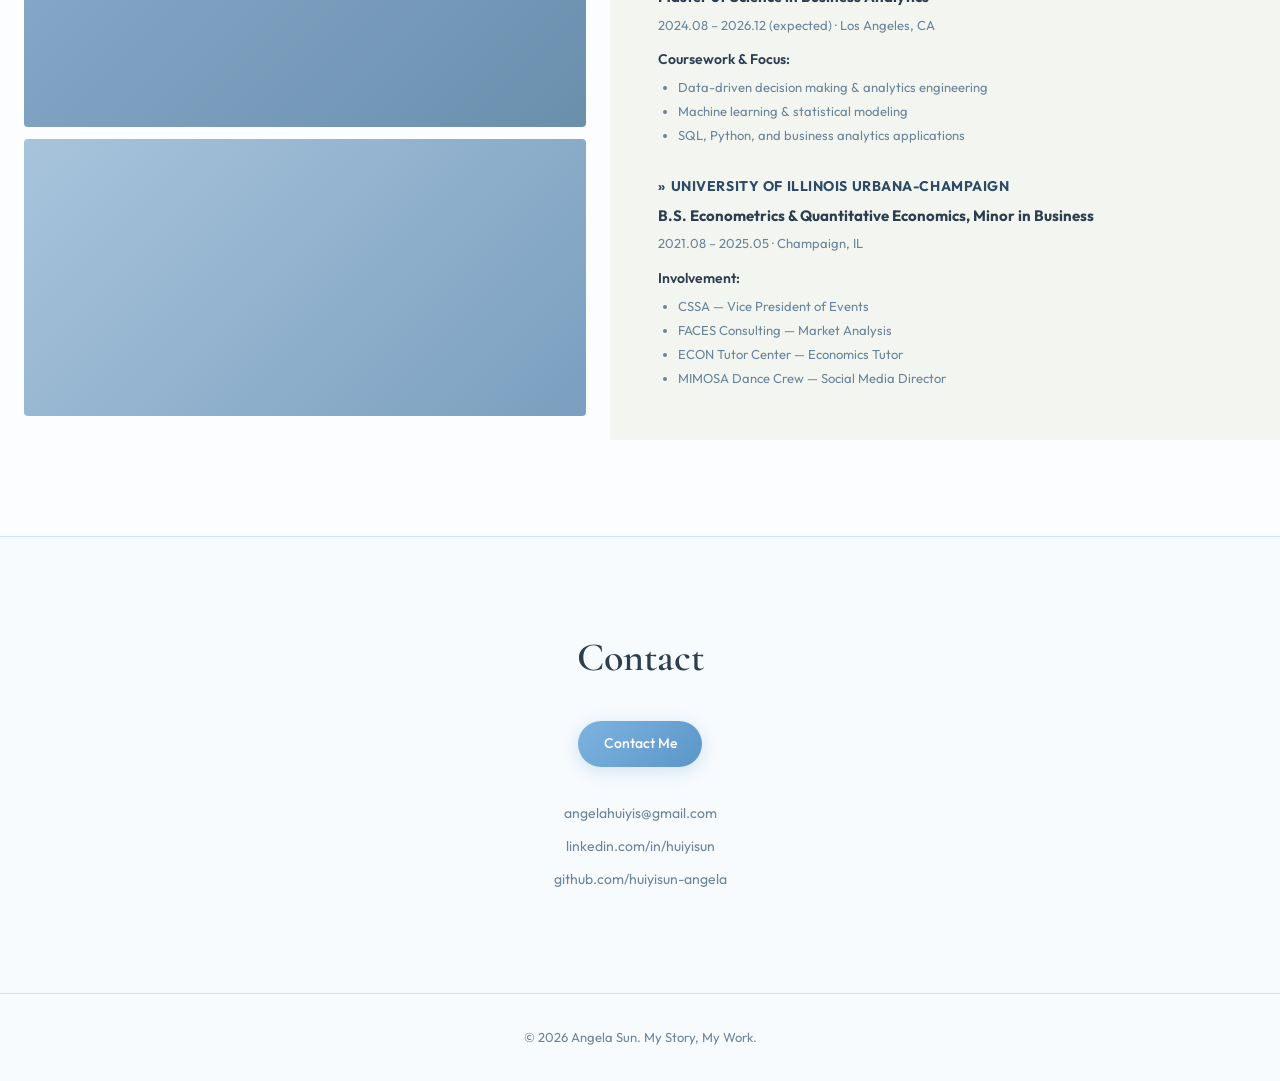
==== commit bf9fe2d1: "Simplify contact section to title and links only. Remove Schedule Time heading and descriptive subte" ====
--- a/index.html
+++ b/index.html
@@ -254,11 +254,10 @@
       </div>
     </section>
 
-    <!-- Section 6: Schedule / Contact -->
+    <!-- Section 6: Contact -->
     <section class="schedule panel-section" id="contact">
       <div class="container schedule-inner">
-        <h2 class="section-title-center">Schedule Time!</h2>
-        <p class="schedule-lead">Schedule a coffee chat with me — I'm open to analytics roles, collaborations, and conversations in Los Angeles.</p>
+        <h2 class="section-title-center">Contact</h2>
         <a href="mailto:angelahuiyis@gmail.com" class="btn btn-primary">Contact Me</a>
         <ul class="contact-links">
           <li><a href="mailto:angelahuiyis@gmail.com">angelahuiyis@gmail.com</a></li>
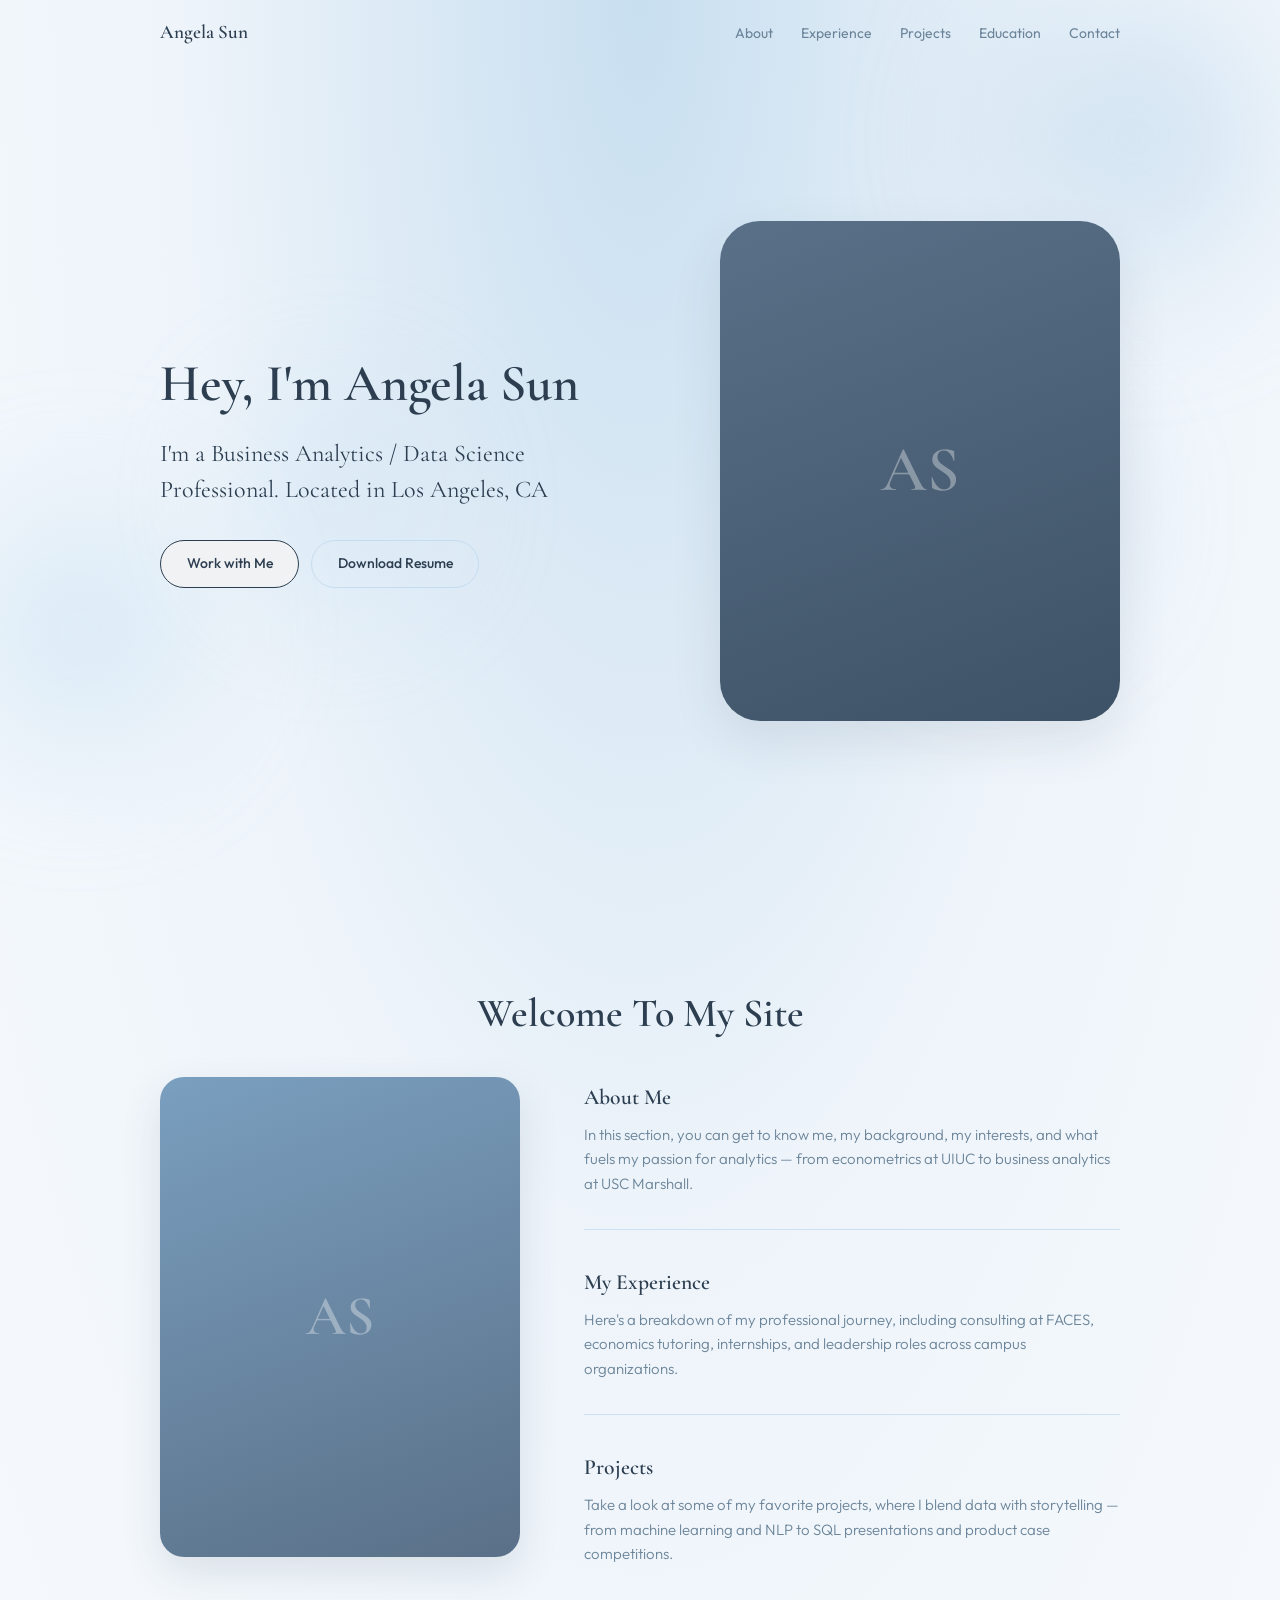
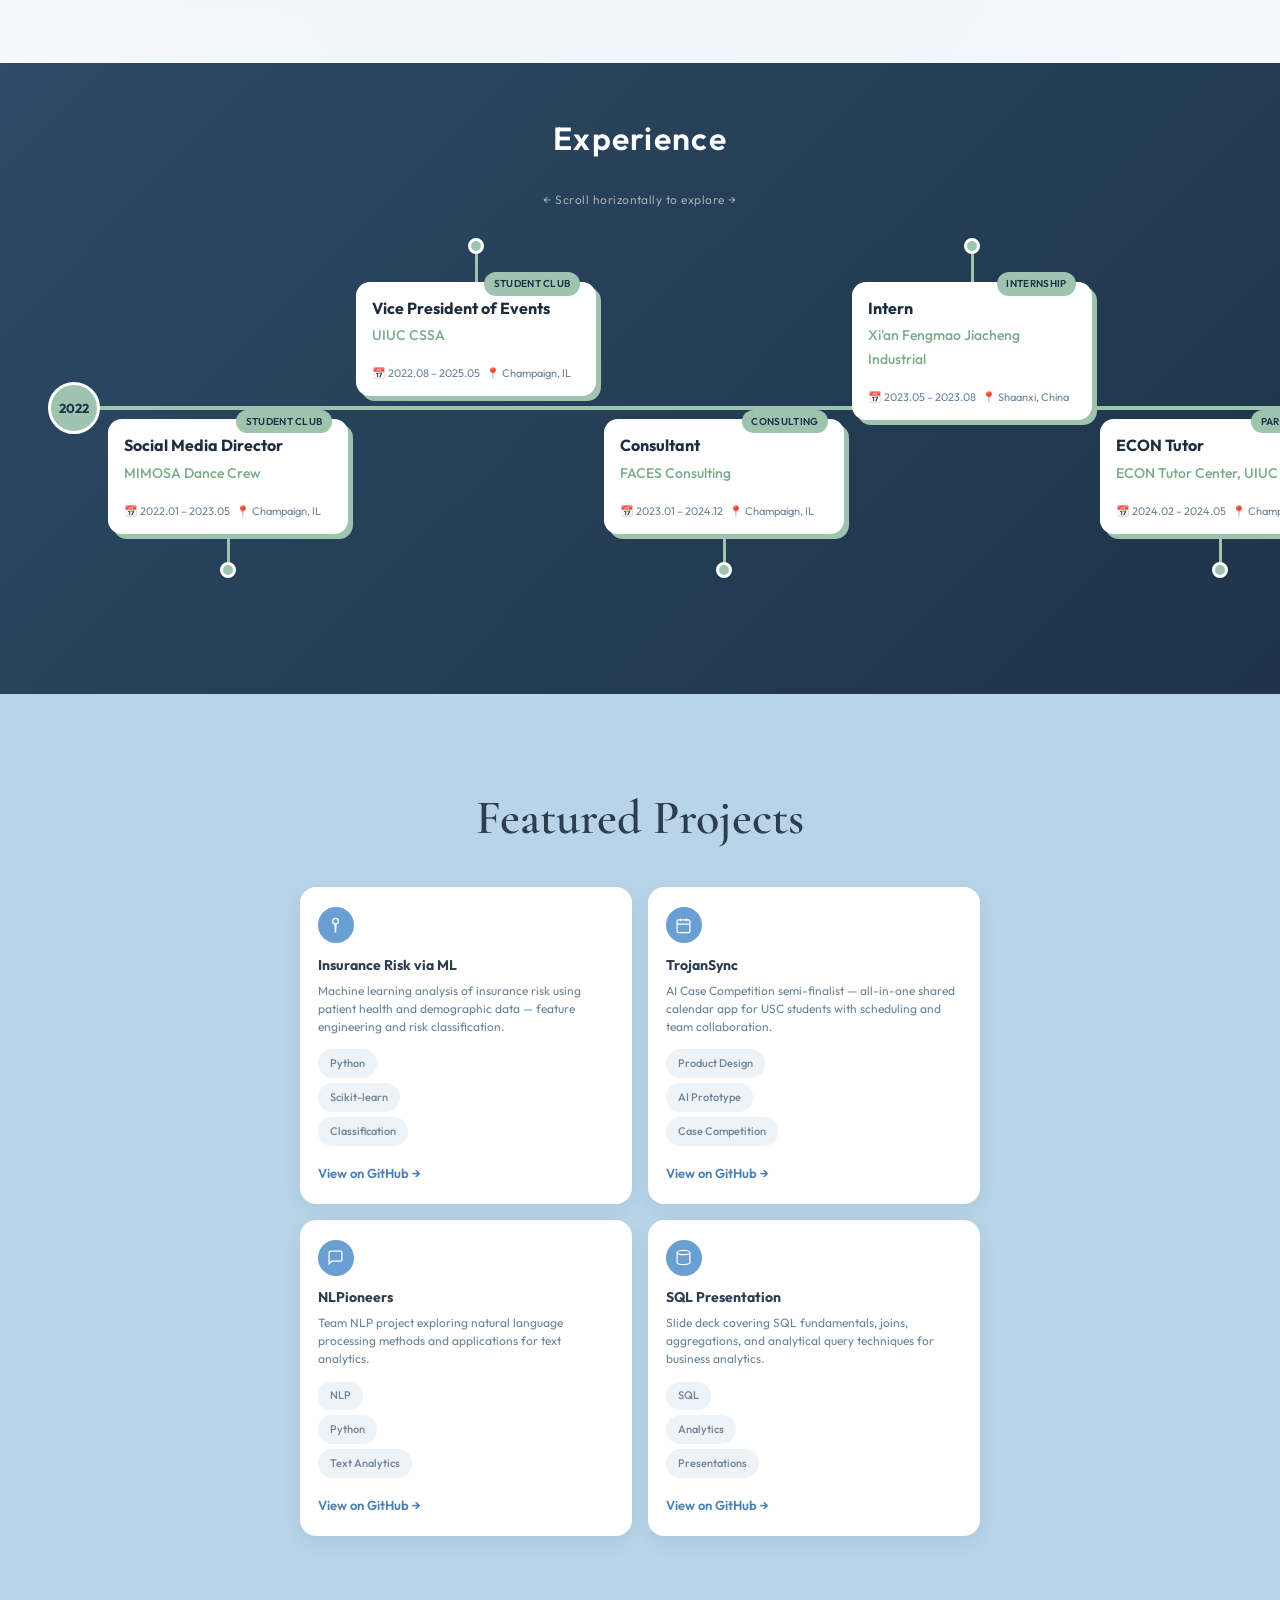
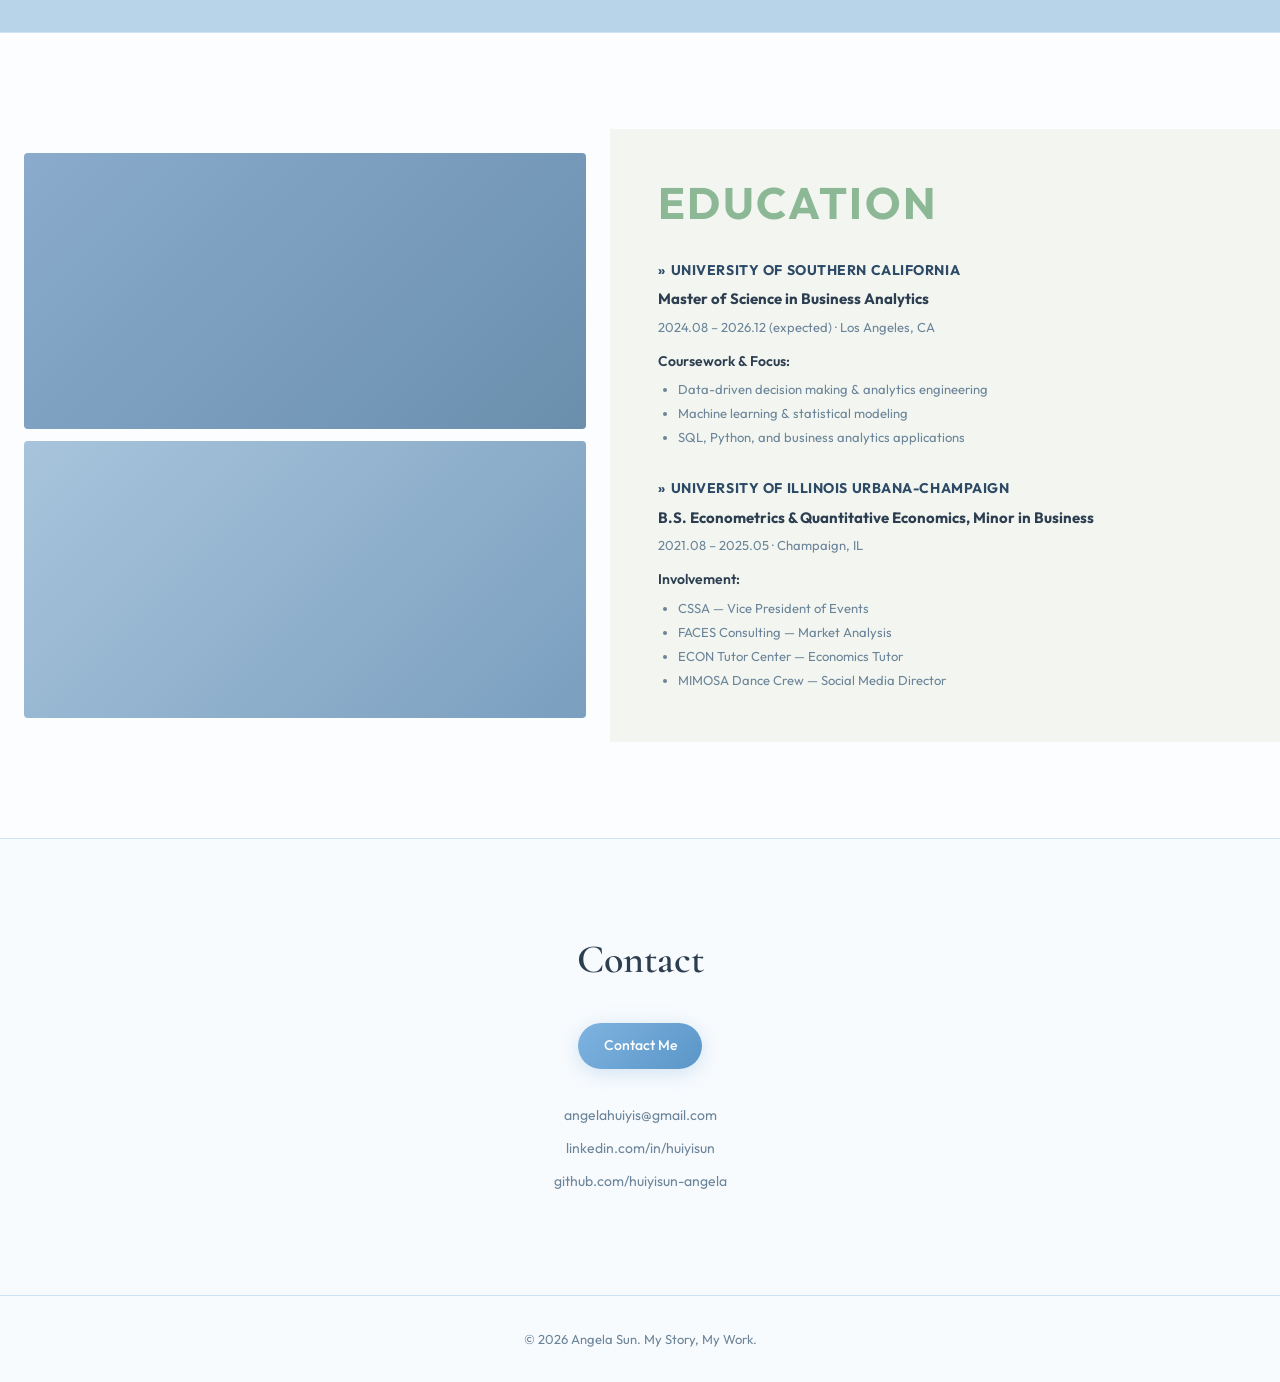
==== commit fe7034ba: "Fix horizontal timeline layout and shrink project cards to two per row. Use connector dots on timeli" ====
--- a/index.html
+++ b/index.html
@@ -87,79 +87,105 @@
       <div class="container">
         <h2 class="timeline-section-title">Experience</h2>
       </div>
+      <p class="timeline-hint">← Scroll horizontally to explore →</p>
       <div class="timeline-h-scroll">
         <div class="timeline-h-track">
           <div class="timeline-h-line" aria-hidden="true"></div>
-          <div class="timeline-h-year timeline-h-year--start"><span>2022</span></div>
-
-          <article class="timeline-h-card timeline-h-card--top">
-            <span class="timeline-badge">Student Club</span>
-            <h3 class="timeline-role">Social Media Director</h3>
-            <p class="timeline-org">MIMOSA Dance Crew</p>
-            <div class="timeline-meta">
-              <span>📅 2022.01 – 2023.05</span>
-              <span>📍 Champaign, IL</span>
-            </div>
-          </article>
-
-          <article class="timeline-h-card timeline-h-card--bottom">
-            <span class="timeline-badge">Student Club</span>
-            <h3 class="timeline-role">Vice President of Events</h3>
-            <p class="timeline-org">UIUC CSSA</p>
-            <div class="timeline-meta">
-              <span>📅 2022.08 – 2025.05</span>
-              <span>📍 Champaign, IL</span>
-            </div>
-          </article>
-
-          <article class="timeline-h-card timeline-h-card--top">
-            <span class="timeline-badge">Consulting</span>
-            <h3 class="timeline-role">Consultant</h3>
-            <p class="timeline-org">FACES Consulting</p>
-            <div class="timeline-meta">
-              <span>📅 2023.01 – 2024.12</span>
-              <span>📍 Champaign, IL</span>
-            </div>
-          </article>
-
-          <article class="timeline-h-card timeline-h-card--bottom">
-            <span class="timeline-badge">Internship</span>
-            <h3 class="timeline-role">Intern</h3>
-            <p class="timeline-org">Xi'an Fengmao Jiacheng Industrial</p>
-            <div class="timeline-meta">
-              <span>📅 2023.05 – 2023.08</span>
-              <span>📍 Shaanxi, China</span>
-            </div>
-          </article>
-
-          <article class="timeline-h-card timeline-h-card--top">
-            <span class="timeline-badge">Part-Time</span>
-            <h3 class="timeline-role">ECON Tutor</h3>
-            <p class="timeline-org">ECON Tutor Center, UIUC</p>
-            <div class="timeline-meta">
-              <span>📅 2024.02 – 2024.05</span>
-              <span>📍 Champaign, IL</span>
-            </div>
-          </article>
-
-          <article class="timeline-h-card timeline-h-card--bottom">
-            <span class="timeline-badge">Competition</span>
-            <h3 class="timeline-role">Semi-Finalist · Team Lead</h3>
-            <p class="timeline-org">AI Case Competition</p>
-            <div class="timeline-meta">
-              <span>📅 2025.09</span>
-              <span>📍 Los Angeles, CA</span>
-            </div>
-          </article>
-
-          <div class="timeline-h-year timeline-h-year--end"><span>2025</span></div>
+
+          <div class="timeline-h-year"><span>2022</span></div>
+
+          <div class="timeline-col timeline-col--top">
+            <article class="timeline-h-card">
+              <span class="timeline-badge">Student Club</span>
+              <h3 class="timeline-role">Social Media Director</h3>
+              <p class="timeline-org">MIMOSA Dance Crew</p>
+              <div class="timeline-meta">
+                <span>📅 2022.01 – 2023.05</span>
+                <span>📍 Champaign, IL</span>
+              </div>
+            </article>
+            <div class="timeline-connector" aria-hidden="true"></div>
+            <div class="timeline-dot" aria-hidden="true"></div>
+          </div>
+
+          <div class="timeline-col timeline-col--bottom">
+            <div class="timeline-dot" aria-hidden="true"></div>
+            <div class="timeline-connector" aria-hidden="true"></div>
+            <article class="timeline-h-card">
+              <span class="timeline-badge">Student Club</span>
+              <h3 class="timeline-role">Vice President of Events</h3>
+              <p class="timeline-org">UIUC CSSA</p>
+              <div class="timeline-meta">
+                <span>📅 2022.08 – 2025.05</span>
+                <span>📍 Champaign, IL</span>
+              </div>
+            </article>
+          </div>
+
+          <div class="timeline-col timeline-col--top">
+            <article class="timeline-h-card">
+              <span class="timeline-badge">Consulting</span>
+              <h3 class="timeline-role">Consultant</h3>
+              <p class="timeline-org">FACES Consulting</p>
+              <div class="timeline-meta">
+                <span>📅 2023.01 – 2024.12</span>
+                <span>📍 Champaign, IL</span>
+              </div>
+            </article>
+            <div class="timeline-connector" aria-hidden="true"></div>
+            <div class="timeline-dot" aria-hidden="true"></div>
+          </div>
+
+          <div class="timeline-col timeline-col--bottom">
+            <div class="timeline-dot" aria-hidden="true"></div>
+            <div class="timeline-connector" aria-hidden="true"></div>
+            <article class="timeline-h-card">
+              <span class="timeline-badge">Internship</span>
+              <h3 class="timeline-role">Intern</h3>
+              <p class="timeline-org">Xi'an Fengmao Jiacheng Industrial</p>
+              <div class="timeline-meta">
+                <span>📅 2023.05 – 2023.08</span>
+                <span>📍 Shaanxi, China</span>
+              </div>
+            </article>
+          </div>
+
+          <div class="timeline-col timeline-col--top">
+            <article class="timeline-h-card">
+              <span class="timeline-badge">Part-Time</span>
+              <h3 class="timeline-role">ECON Tutor</h3>
+              <p class="timeline-org">ECON Tutor Center, UIUC</p>
+              <div class="timeline-meta">
+                <span>📅 2024.02 – 2024.05</span>
+                <span>📍 Champaign, IL</span>
+              </div>
+            </article>
+            <div class="timeline-connector" aria-hidden="true"></div>
+            <div class="timeline-dot" aria-hidden="true"></div>
+          </div>
+
+          <div class="timeline-col timeline-col--bottom">
+            <div class="timeline-dot" aria-hidden="true"></div>
+            <div class="timeline-connector" aria-hidden="true"></div>
+            <article class="timeline-h-card">
+              <span class="timeline-badge">Competition</span>
+              <h3 class="timeline-role">Semi-Finalist · Team Lead</h3>
+              <p class="timeline-org">AI Case Competition</p>
+              <div class="timeline-meta">
+                <span>📅 2025.09</span>
+                <span>📍 Los Angeles, CA</span>
+              </div>
+            </article>
+          </div>
+
+          <div class="timeline-h-year"><span>2025</span></div>
         </div>
       </div>
     </section>
 
     <!-- Section 4: Featured Projects -->
     <section class="projects panel-section" id="projects">
-      <div class="container container-wide">
+      <div class="container">
         <h2 class="section-title-center section-title-large">Featured Projects</h2>
         <div class="project-cards-grid">
           <article class="project-card">
--- a/css/style.css
+++ b/css/style.css
@@ -410,19 +410,28 @@
   letter-spacing: 0.04em;
 }
 
+.timeline-hint {
+  text-align: center;
+  font-size: 0.75rem;
+  color: rgba(255, 255, 255, 0.55);
+  margin: 0 0 0.5rem;
+  letter-spacing: 0.04em;
+}
+
 .timeline-h-scroll {
   overflow-x: auto;
-  padding: 0 1rem 1rem;
+  padding: 0 1rem 1.5rem;
   -webkit-overflow-scrolling: touch;
 }
 
 .timeline-h-track {
   display: flex;
   align-items: center;
-  gap: 0;
   min-width: max-content;
-  padding: 8rem 2rem 8rem;
+  min-height: 380px;
+  padding: 0 2rem;
   position: relative;
+  gap: 0.5rem;
 }
 
 .timeline-h-line {
@@ -430,10 +439,11 @@
   left: 2rem;
   right: 2rem;
   top: 50%;
-  height: 3px;
+  height: 4px;
   background: #9ec4b0;
   transform: translateY(-50%);
   z-index: 0;
+  border-radius: 2px;
 }
 
 .timeline-h-year {
@@ -452,35 +462,50 @@
   color: #1e3347;
   z-index: 2;
   position: relative;
-  align-self: center;
-}
-
-.timeline-h-year--start {
-  margin-right: 1.5rem;
-}
-
-.timeline-h-year--end {
-  margin-left: 1.5rem;
+}
+
+.timeline-col {
+  display: flex;
+  flex-direction: column;
+  align-items: center;
+  width: 240px;
+  flex-shrink: 0;
+  height: 340px;
+  z-index: 1;
+}
+
+.timeline-col--top {
+  justify-content: flex-end;
+}
+
+.timeline-col--bottom {
+  justify-content: flex-start;
+}
+
+.timeline-dot {
+  width: 16px;
+  height: 16px;
+  border-radius: 50%;
+  background: #9ec4b0;
+  border: 3px solid #fff;
+  flex-shrink: 0;
+  z-index: 2;
+}
+
+.timeline-connector {
+  width: 3px;
+  height: 28px;
+  background: #9ec4b0;
+  flex-shrink: 0;
 }
 
 .timeline-h-card {
   position: relative;
-  flex: 0 0 280px;
+  width: 100%;
   background: #fff;
-  border-radius: 16px;
-  padding: 1.25rem 1.25rem 1rem;
-  margin: 0 0.75rem;
-  box-shadow: 6px 6px 0 #9ec4b0;
-  z-index: 1;
-  align-self: center;
-}
-
-.timeline-h-card--top {
-  transform: translateY(-5.5rem);
-}
-
-.timeline-h-card--bottom {
-  transform: translateY(5.5rem);
+  border-radius: 14px;
+  padding: 1rem 1rem 0.85rem;
+  box-shadow: 5px 5px 0 #9ec4b0;
 }
 
 .timeline-badge {
@@ -536,51 +561,58 @@
 
 .project-cards-grid {
   display: grid;
-  grid-template-columns: repeat(4, 1fr);
-  gap: 1.25rem;
+  grid-template-columns: repeat(2, 1fr);
+  gap: 1rem;
+  max-width: 680px;
+  margin-inline: auto;
 }
 
 .project-card {
   background: var(--surface-solid);
-  border-radius: var(--radius);
-  padding: 1.75rem 1.5rem;
-  box-shadow: 0 8px 24px rgba(60, 100, 140, 0.1);
+  border-radius: 16px;
+  padding: 1.25rem 1.1rem;
+  box-shadow: 0 6px 18px rgba(60, 100, 140, 0.1);
   display: flex;
   flex-direction: column;
 }
 
 .project-card-icon {
-  width: 44px;
-  height: 44px;
+  width: 36px;
+  height: 36px;
   border-radius: 50%;
   background: var(--accent);
   color: #fff;
   display: flex;
   align-items: center;
   justify-content: center;
-  margin-bottom: 1.25rem;
+  margin-bottom: 0.85rem;
 }
 
 .project-card-icon svg {
-  width: 20px;
-  height: 20px;
+  width: 17px;
+  height: 17px;
 }
 
 .project-card-title {
   font-family: var(--font-body);
-  font-size: 1rem;
+  font-size: 0.875rem;
   font-weight: 700;
-  margin: 0 0 0.75rem;
+  margin: 0 0 0.5rem;
   color: var(--text);
 }
 
 .project-card p {
   color: var(--text-muted);
-  font-size: 0.8125rem;
+  font-size: 0.75rem;
   font-weight: 400;
-  line-height: 1.55;
-  margin: 0 0 1.25rem;
+  line-height: 1.5;
+  margin: 0 0 0.85rem;
   flex-grow: 1;
+}
+
+.project-tags li {
+  font-size: 0.625rem;
+  padding: 0.25rem 0.6rem;
 }
 
 .project-tags {
@@ -795,25 +827,6 @@
     margin-inline: auto;
   }
 
-  .timeline-h-card--top,
-  .timeline-h-card--bottom {
-    transform: none;
-  }
-
-  .timeline-h-track {
-    padding: 3rem 2rem;
-    flex-wrap: nowrap;
-    align-items: flex-start;
-  }
-
-  .timeline-h-line {
-    display: none;
-  }
-
-  .project-cards-grid {
-    grid-template-columns: repeat(2, 1fr);
-  }
-
   .education-layout {
     grid-template-columns: 1fr;
   }
@@ -825,6 +838,15 @@
 }
 
 @media (max-width: 640px) {
+  .timeline-col {
+    width: 220px;
+    height: 300px;
+  }
+
+  .timeline-h-card {
+    padding: 0.85rem;
+  }
+
   .project-cards-grid {
     grid-template-columns: 1fr;
   }
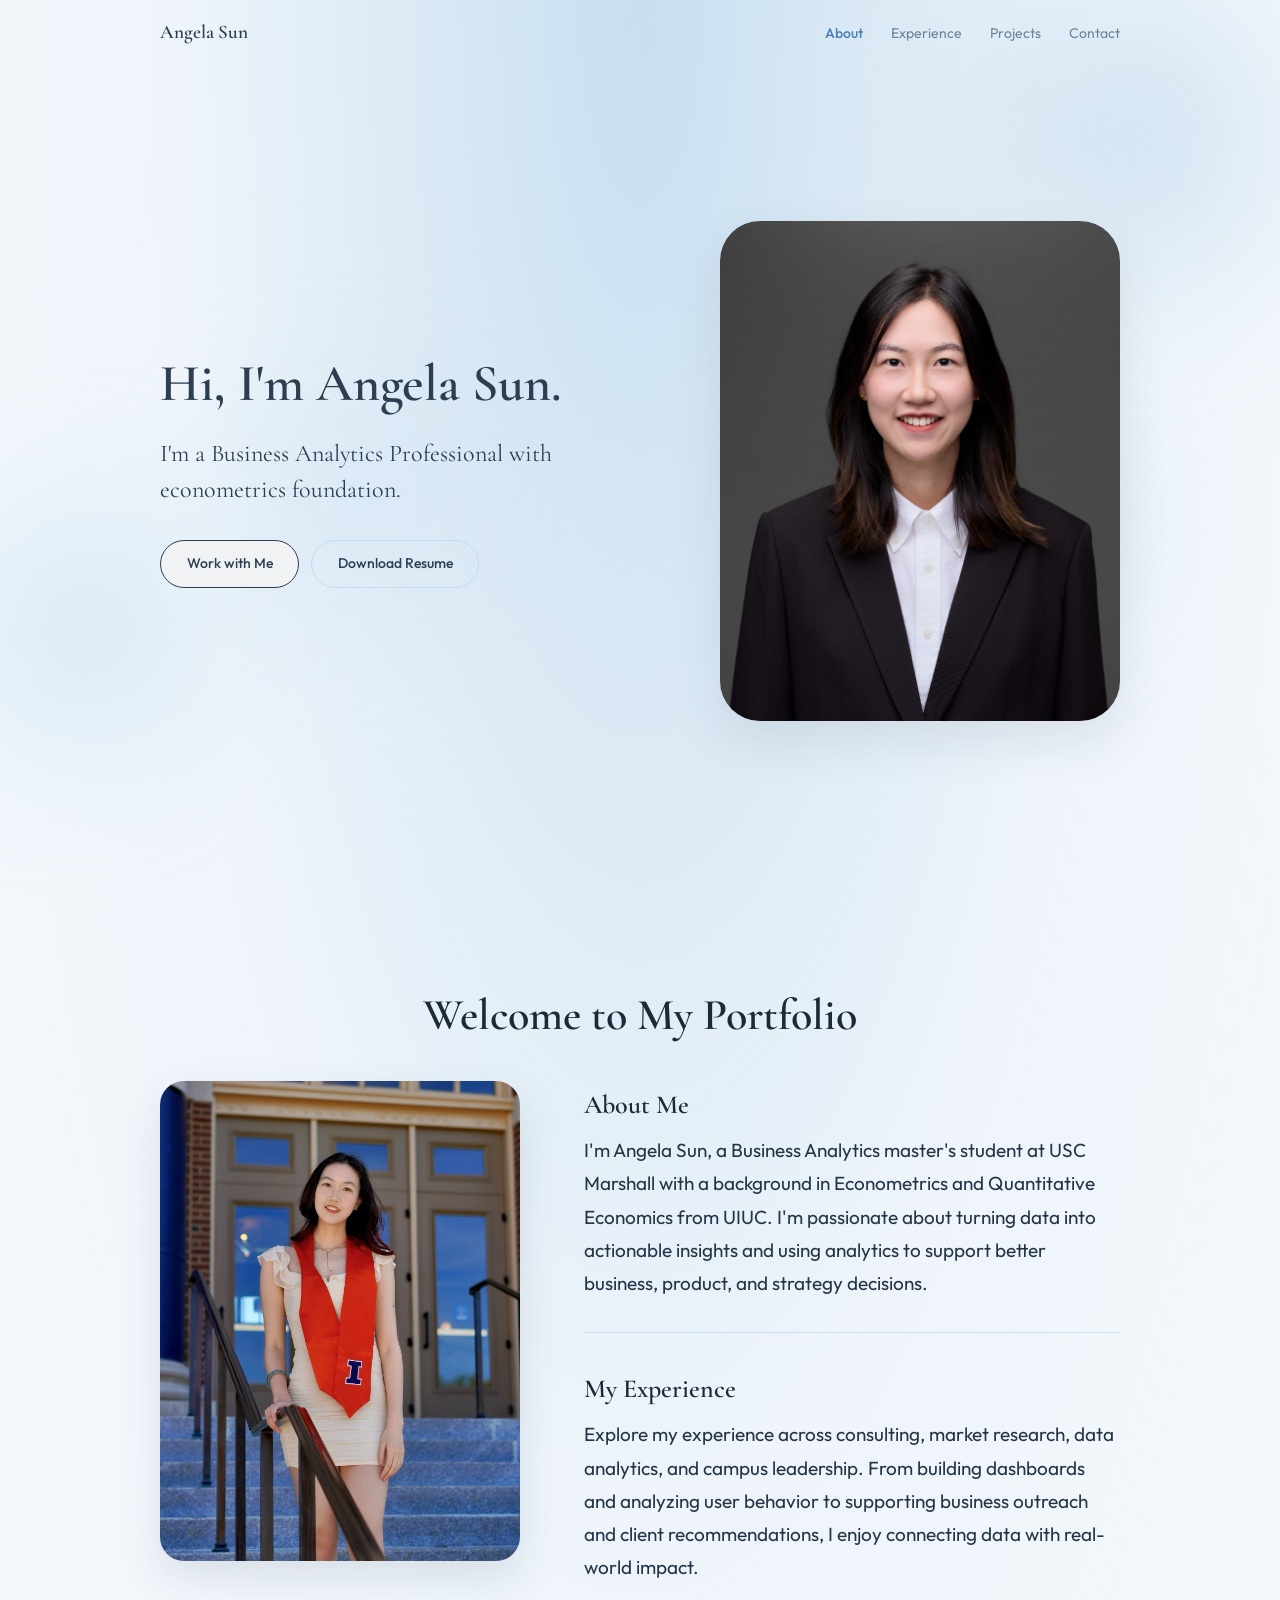
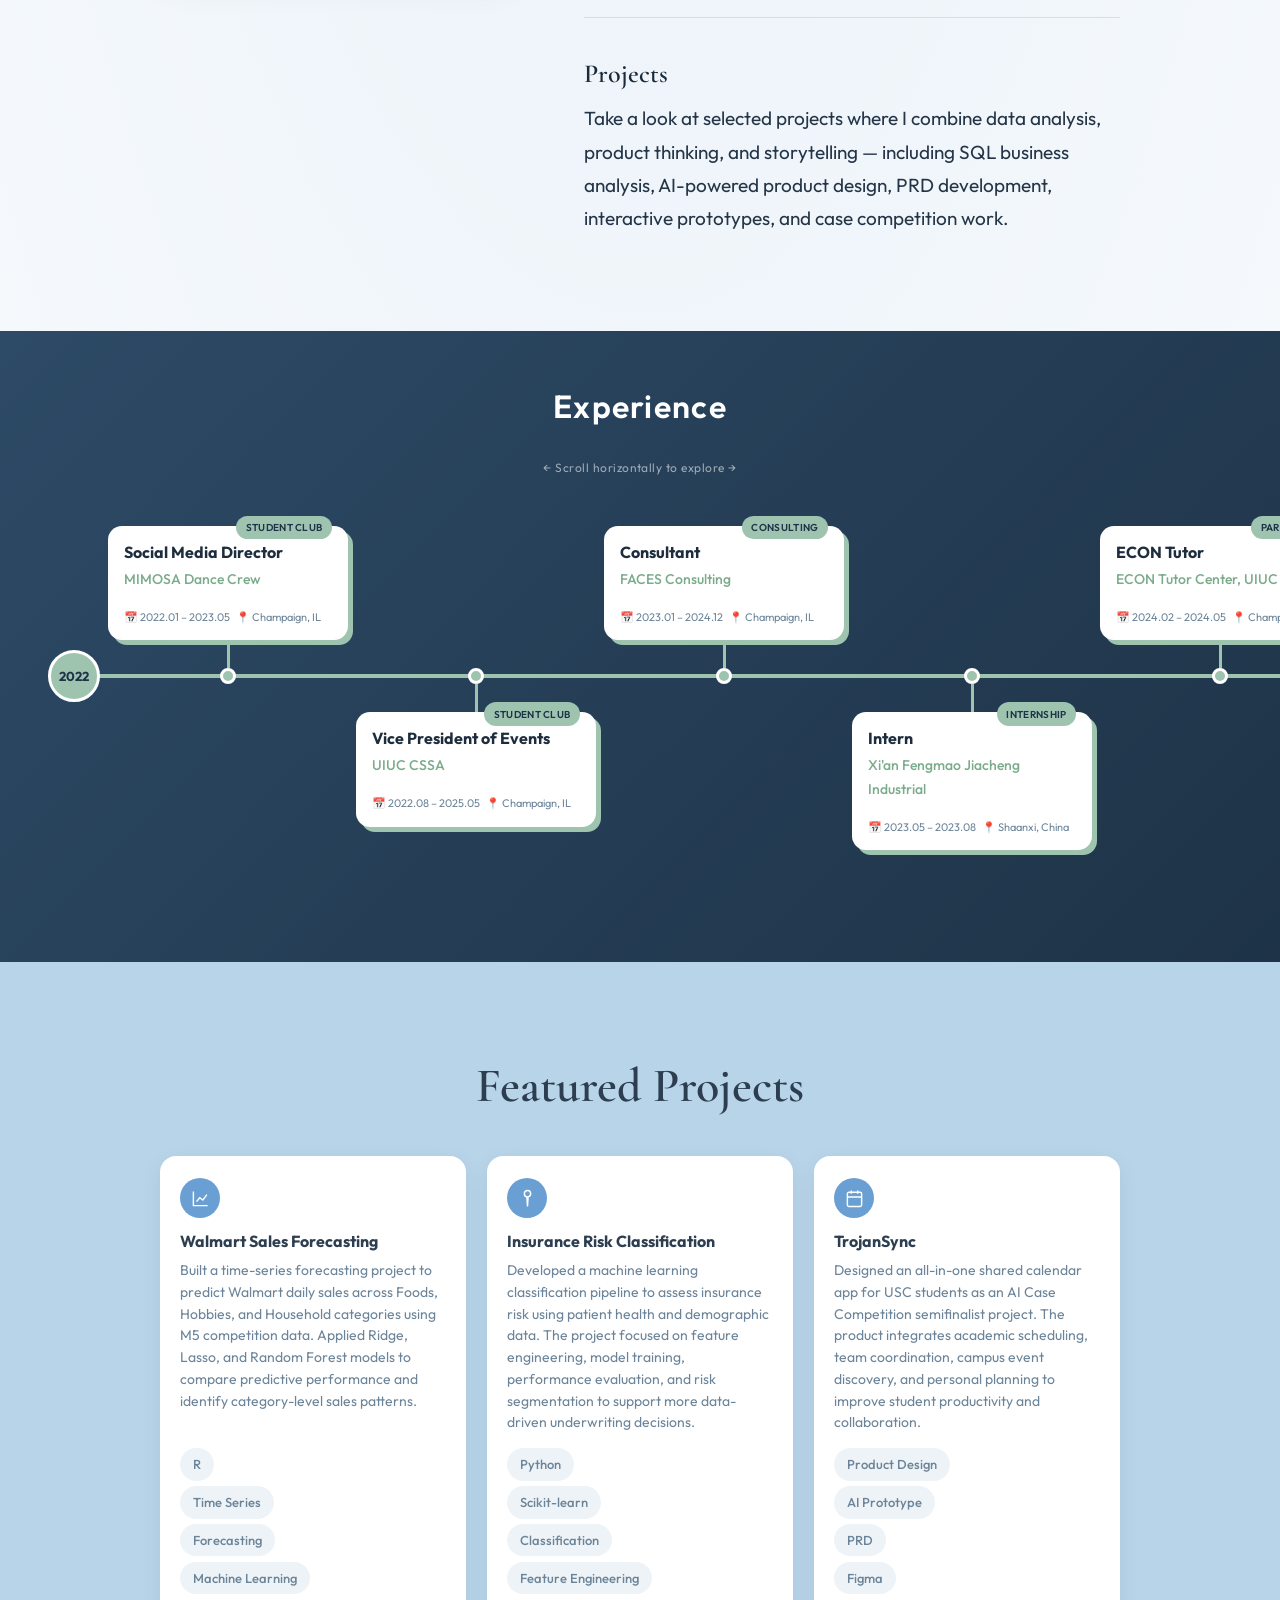
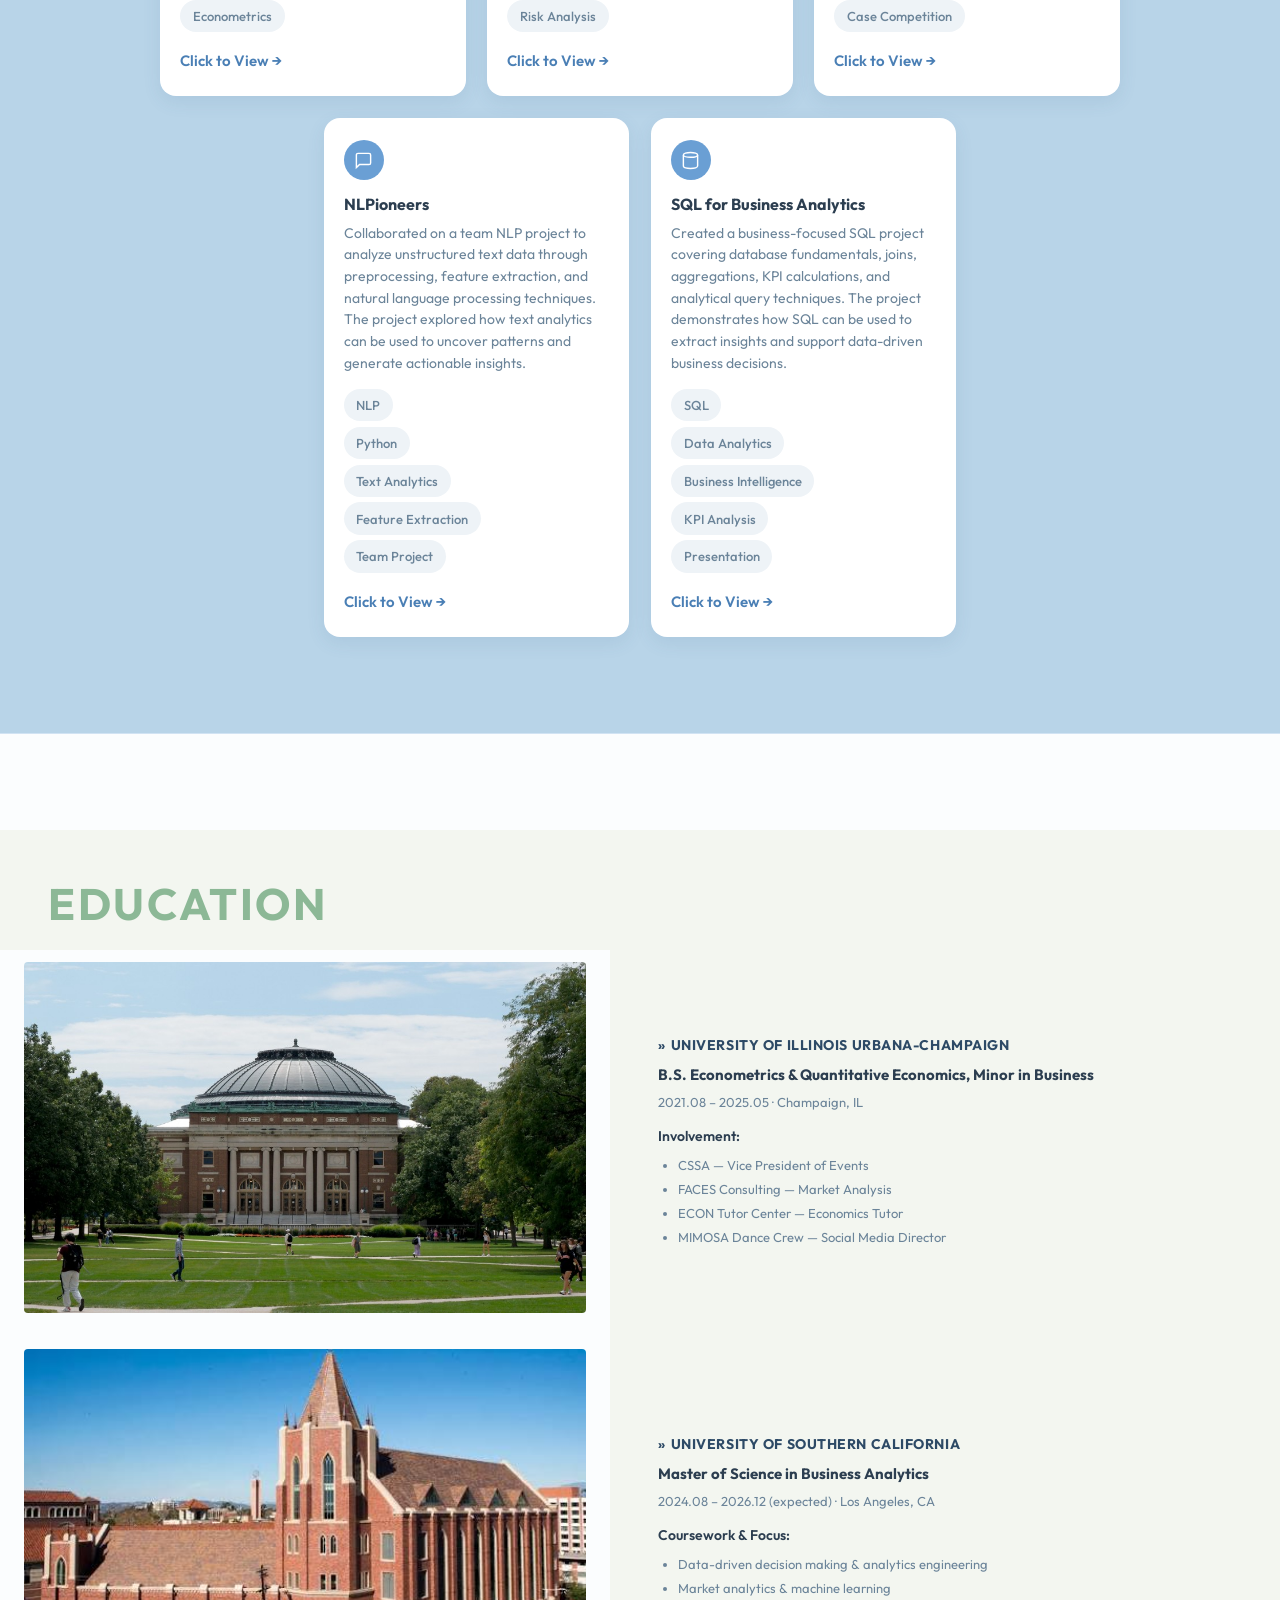
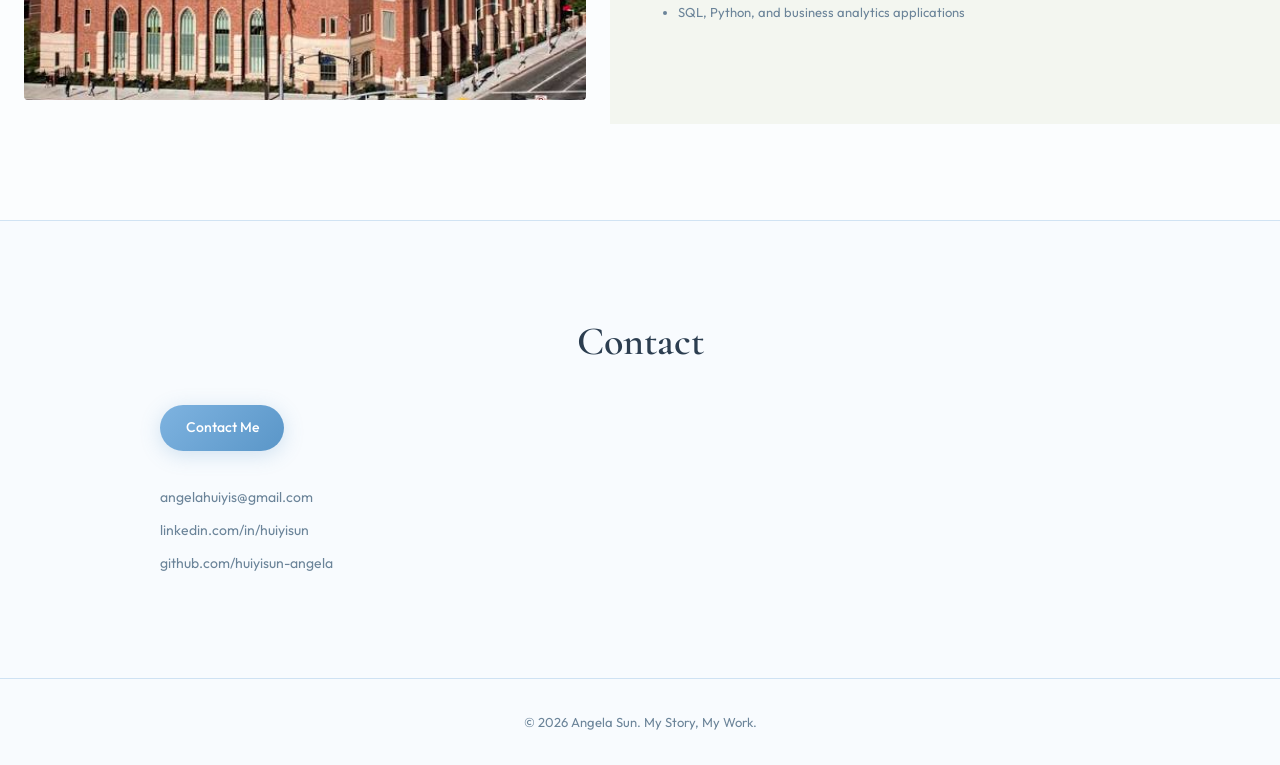
==== commit a26701ad: "Launch multi-page portfolio with updated content and project showcase. Add Experience, Projects, and" ====
--- a/index.html
+++ b/index.html
@@ -20,16 +20,15 @@
 
   <header class="site-header" id="top">
     <nav class="nav container">
-      <a href="#top" class="nav-logo">Angela Sun</a>
+      <a href="index.html" class="nav-logo">Angela Sun</a>
       <button class="nav-toggle" aria-label="Toggle menu" aria-expanded="false">
         <span></span><span></span><span></span>
       </button>
       <ul class="nav-links">
-        <li><a href="#welcome">About</a></li>
-        <li><a href="#highlights">Experience</a></li>
-        <li><a href="#projects">Projects</a></li>
-        <li><a href="#education">Education</a></li>
-        <li><a href="#contact">Contact</a></li>
+        <li><a href="index.html" aria-current="page">About</a></li>
+        <li><a href="experience.html">Experience</a></li>
+        <li><a href="projects.html">Projects</a></li>
+        <li><a href="contact.html">Contact</a></li>
       </ul>
     </nav>
   </header>
@@ -39,8 +38,8 @@
     <section class="hero" id="hero">
       <div class="container hero-inner">
         <div class="hero-copy">
-          <h1 class="hero-title">Hey, I'm Angela Sun</h1>
-          <p class="hero-subtitle">I'm a Business Analytics / Data Science Professional. Located in Los Angeles, CA</p>
+          <h1 class="hero-title">Hi, I'm Angela Sun.</h1>
+          <p class="hero-subtitle">I'm a Business Analytics Professional with econometrics foundation.</p>
           <div class="hero-actions">
             <a href="#contact" class="btn btn-hero">Work with Me</a>
             <a href="resume/Huiyi_Angela_Sun_Resume_2026.pdf" class="btn btn-hero-outline" download>Download Resume</a>
@@ -48,7 +47,13 @@
         </div>
         <div class="hero-photo">
           <div class="hero-photo-frame">
-            <div class="hero-photo-placeholder">AS</div>
+            <img
+              class="avatar-photo-hero"
+              src="images/angela-headshot.png"
+              alt="Portrait of Angela Sun"
+              width="400"
+              height="500"
+            />
           </div>
         </div>
       </div>
@@ -57,25 +62,31 @@
     <!-- Section 2: Welcome — photo left, text columns right -->
     <section class="welcome panel-section" id="welcome">
       <div class="container">
-        <h2 class="section-title-center">Welcome To My Site</h2>
+        <h2 class="section-title-center">Welcome to My Portfolio</h2>
         <div class="welcome-layout">
           <div class="welcome-photo">
             <div class="welcome-photo-frame">
-              <div class="welcome-photo-placeholder">AS</div>
+              <img
+                class="welcome-photo-img"
+                src="images/angela-graduation.png"
+                alt="Angela Sun in graduation regalia at UIUC"
+                width="360"
+                height="480"
+              />
             </div>
           </div>
           <div class="welcome-columns">
             <article class="intro-card intro-card--stacked">
               <h3 class="intro-heading">About Me</h3>
-              <p>In this section, you can get to know me, my background, my interests, and what fuels my passion for analytics — from econometrics at UIUC to business analytics at USC Marshall.</p>
+              <p>I'm Angela Sun, a Business Analytics master's student at USC Marshall with a background in Econometrics and Quantitative Economics from UIUC. I'm passionate about turning data into actionable insights and using analytics to support better business, product, and strategy decisions.</p>
             </article>
             <article class="intro-card intro-card--stacked">
               <h3 class="intro-heading">My Experience</h3>
-              <p>Here's a breakdown of my professional journey, including consulting at FACES, economics tutoring, internships, and leadership roles across campus organizations.</p>
+              <p>Explore my experience across consulting, market research, data analytics, and campus leadership. From building dashboards and analyzing user behavior to supporting business outreach and client recommendations, I enjoy connecting data with real-world impact.</p>
             </article>
             <article class="intro-card intro-card--stacked">
               <h3 class="intro-heading">Projects</h3>
-              <p>Take a look at some of my favorite projects, where I blend data with storytelling — from machine learning and NLP to SQL presentations and product case competitions.</p>
+              <p>Take a look at selected projects where I combine data analysis, product thinking, and storytelling — including SQL business analysis, AI-powered product design, PRD development, interactive prototypes, and case competition work.</p>
             </article>
           </div>
         </div>
@@ -190,55 +201,78 @@
         <div class="project-cards-grid">
           <article class="project-card">
             <div class="project-card-icon" aria-hidden="true">
+              <svg viewBox="0 0 24 24" fill="none" stroke="currentColor" stroke-width="1.8"><path d="M3 3v18h18"/><path d="M7 16l4-5 4 3 5-7"/></svg>
+            </div>
+            <h3 class="project-card-title">Walmart Sales Forecasting</h3>
+            <p>Built a time-series forecasting project to predict Walmart daily sales across Foods, Hobbies, and Household categories using M5 competition data. Applied Ridge, Lasso, and Random Forest models to compare predictive performance and identify category-level sales patterns.</p>
+            <ul class="project-tags">
+              <li>R</li>
+              <li>Time Series</li>
+              <li>Forecasting</li>
+              <li>Machine Learning</li>
+              <li>Econometrics</li>
+            </ul>
+            <a href="https://github.com/huiyisun-angela/econ-491-walmart-sales-forecast" class="project-card-link" target="_blank" rel="noopener noreferrer">Click to View →</a>
+          </article>
+          <article class="project-card">
+            <div class="project-card-icon" aria-hidden="true">
               <svg viewBox="0 0 24 24" fill="none" stroke="currentColor" stroke-width="1.8"><path d="M12 2a4 4 0 0 1 4 4c0 1.95-1.4 3.58-3.25 3.93L12 22l-.75-12.07A4.001 4.001 0 0 1 12 2z"/></svg>
             </div>
-            <h3 class="project-card-title">Insurance Risk via ML</h3>
-            <p>Machine learning analysis of insurance risk using patient health and demographic data — feature engineering and risk classification.</p>
+            <h3 class="project-card-title">Insurance Risk Classification</h3>
+            <p>Developed a machine learning classification pipeline to assess insurance risk using patient health and demographic data. The project focused on feature engineering, model training, performance evaluation, and risk segmentation to support more data-driven underwriting decisions.</p>
             <ul class="project-tags">
               <li>Python</li>
               <li>Scikit-learn</li>
               <li>Classification</li>
-            </ul>
-            <a href="https://github.com/huiyisun-angela/insurance-ml-risk" class="project-card-link" target="_blank" rel="noopener noreferrer">View on GitHub →</a>
+              <li>Feature Engineering</li>
+              <li>Risk Analysis</li>
+            </ul>
+            <a href="https://github.com/huiyisun-angela/insurance-ml-risk" class="project-card-link" target="_blank" rel="noopener noreferrer">Click to View →</a>
           </article>
           <article class="project-card">
             <div class="project-card-icon" aria-hidden="true">
               <svg viewBox="0 0 24 24" fill="none" stroke="currentColor" stroke-width="1.8"><rect x="3" y="4" width="18" height="18" rx="2"/><path d="M16 2v4M8 2v4M3 10h18"/></svg>
             </div>
             <h3 class="project-card-title">TrojanSync</h3>
-            <p>AI Case Competition semi-finalist — all-in-one shared calendar app for USC students with scheduling and team collaboration.</p>
+            <p>Designed an all-in-one shared calendar app for USC students as an AI Case Competition semifinalist project. The product integrates academic scheduling, team coordination, campus event discovery, and personal planning to improve student productivity and collaboration.</p>
             <ul class="project-tags">
               <li>Product Design</li>
               <li>AI Prototype</li>
+              <li>PRD</li>
+              <li>Figma</li>
               <li>Case Competition</li>
             </ul>
-            <a href="https://github.com/huiyisun-angela/trojansync" class="project-card-link" target="_blank" rel="noopener noreferrer">View on GitHub →</a>
+            <a href="https://github.com/huiyisun-angela/trojansync" class="project-card-link" target="_blank" rel="noopener noreferrer">Click to View →</a>
           </article>
           <article class="project-card">
             <div class="project-card-icon" aria-hidden="true">
               <svg viewBox="0 0 24 24" fill="none" stroke="currentColor" stroke-width="1.8"><path d="M21 15a2 2 0 0 1-2 2H7l-4 4V5a2 2 0 0 1 2-2h14a2 2 0 0 1 2 2z"/></svg>
             </div>
             <h3 class="project-card-title">NLPioneers</h3>
-            <p>Team NLP project exploring natural language processing methods and applications for text analytics.</p>
+            <p>Collaborated on a team NLP project to analyze unstructured text data through preprocessing, feature extraction, and natural language processing techniques. The project explored how text analytics can be used to uncover patterns and generate actionable insights.</p>
             <ul class="project-tags">
               <li>NLP</li>
               <li>Python</li>
               <li>Text Analytics</li>
-            </ul>
-            <a href="https://github.com/huiyisun-angela/nlpioneers" class="project-card-link" target="_blank" rel="noopener noreferrer">View on GitHub →</a>
+              <li>Feature Extraction</li>
+              <li>Team Project</li>
+            </ul>
+            <a href="https://github.com/huiyisun-angela/nlpioneers" class="project-card-link" target="_blank" rel="noopener noreferrer">Click to View →</a>
           </article>
           <article class="project-card">
             <div class="project-card-icon" aria-hidden="true">
               <svg viewBox="0 0 24 24" fill="none" stroke="currentColor" stroke-width="1.8"><ellipse cx="12" cy="5" rx="9" ry="3"/><path d="M3 5v14c0 1.66 4 3 9 3s9-1.34 9-3V5"/></svg>
             </div>
-            <h3 class="project-card-title">SQL Presentation</h3>
-            <p>Slide deck covering SQL fundamentals, joins, aggregations, and analytical query techniques for business analytics.</p>
+            <h3 class="project-card-title">SQL for Business Analytics</h3>
+            <p>Created a business-focused SQL project covering database fundamentals, joins, aggregations, KPI calculations, and analytical query techniques. The project demonstrates how SQL can be used to extract insights and support data-driven business decisions.</p>
             <ul class="project-tags">
               <li>SQL</li>
-              <li>Analytics</li>
-              <li>Presentations</li>
-            </ul>
-            <a href="https://github.com/huiyisun-angela/sql-presentation" class="project-card-link" target="_blank" rel="noopener noreferrer">View on GitHub →</a>
+              <li>Data Analytics</li>
+              <li>Business Intelligence</li>
+              <li>KPI Analysis</li>
+              <li>Presentation</li>
+            </ul>
+            <a href="https://github.com/huiyisun-angela/sql-presentation" class="project-card-link" target="_blank" rel="noopener noreferrer">Click to View →</a>
           </article>
         </div>
       </div>
@@ -247,24 +281,19 @@
     <!-- Section 5: Education -->
     <section class="education panel-section section-alt" id="education">
       <div class="education-layout">
-        <div class="education-photos" aria-hidden="true">
-          <div class="edu-photo edu-photo--top"></div>
-          <div class="edu-photo edu-photo--bottom"></div>
-        </div>
-        <div class="education-content">
-          <h2 class="education-heading">Education</h2>
-          <article class="edu-entry">
-            <h3 class="edu-school"><span class="edu-chevron" aria-hidden="true">&raquo;</span> University of Southern California</h3>
-            <p class="edu-degree">Master of Science in Business Analytics</p>
-            <p class="edu-meta">2024.08 – 2026.12 (expected) · Los Angeles, CA</p>
-            <p class="edu-subhead">Coursework &amp; Focus:</p>
-            <ul class="edu-list">
-              <li>Data-driven decision making &amp; analytics engineering</li>
-              <li>Machine learning &amp; statistical modeling</li>
-              <li>SQL, Python, and business analytics applications</li>
-            </ul>
-          </article>
-          <article class="edu-entry">
+        <h2 class="education-heading">Education</h2>
+
+        <article class="edu-row">
+          <div class="edu-row-photo">
+            <img
+              class="edu-photo"
+              src="images/uiuc-dome.png"
+              alt="Foellinger Auditorium at University of Illinois Urbana-Champaign"
+              width="600"
+              height="375"
+            />
+          </div>
+          <div class="edu-row-content">
             <h3 class="edu-school"><span class="edu-chevron" aria-hidden="true">&raquo;</span> University of Illinois Urbana-Champaign</h3>
             <p class="edu-degree">B.S. Econometrics &amp; Quantitative Economics, Minor in Business</p>
             <p class="edu-meta">2021.08 – 2025.05 · Champaign, IL</p>
@@ -275,8 +304,31 @@
               <li>ECON Tutor Center — Economics Tutor</li>
               <li>MIMOSA Dance Crew — Social Media Director</li>
             </ul>
-          </article>
-        </div>
+          </div>
+        </article>
+
+        <article class="edu-row">
+          <div class="edu-row-photo">
+            <img
+              class="edu-photo"
+              src="images/usc-campus.png"
+              alt="USC campus building at University of Southern California"
+              width="600"
+              height="375"
+            />
+          </div>
+          <div class="edu-row-content">
+            <h3 class="edu-school"><span class="edu-chevron" aria-hidden="true">&raquo;</span> University of Southern California</h3>
+            <p class="edu-degree">Master of Science in Business Analytics</p>
+            <p class="edu-meta">2024.08 – 2026.12 (expected) · Los Angeles, CA</p>
+            <p class="edu-subhead">Coursework &amp; Focus:</p>
+            <ul class="edu-list">
+              <li>Data-driven decision making &amp; analytics engineering</li>
+              <li>Market analytics &amp; machine learning</li>
+              <li>SQL, Python, and business analytics applications</li>
+            </ul>
+          </div>
+        </article>
       </div>
     </section>
 
--- a/css/style.css
+++ b/css/style.css
@@ -177,6 +177,11 @@
   color: var(--accent-deep);
 }
 
+.nav-links a[aria-current="page"] {
+  color: var(--accent-deep);
+  font-weight: 500;
+}
+
 .nav-toggle {
   display: none;
   flex-direction: column;
@@ -324,6 +329,11 @@
 }
 
 /* Section 2: Welcome — photo left, stacked text right */
+.welcome .section-title-center {
+  color: #1a2a38;
+  font-size: clamp(2rem, 4.5vw, 2.75rem);
+}
+
 .welcome-layout {
   display: grid;
   grid-template-columns: minmax(240px, 360px) 1fr;
@@ -381,16 +391,17 @@
 }
 
 .intro-heading {
-  font-size: 1.35rem;
-  font-weight: 600;
-  margin: 0 0 0.75rem;
+  font-size: clamp(1.45rem, 2.5vw, 1.625rem);
+  font-weight: 600;
+  margin: 0 0 0.85rem;
+  color: #1a2a38;
 }
 
 .intro-card--stacked p {
-  color: var(--text-muted);
-  font-size: 0.9375rem;
-  font-weight: 300;
-  line-height: 1.65;
+  color: #243547;
+  font-size: clamp(1.0625rem, 1.8vw, 1.1875rem);
+  font-weight: 400;
+  line-height: 1.75;
   margin: 0;
 }
 
@@ -471,15 +482,18 @@
   width: 240px;
   flex-shrink: 0;
   height: 340px;
+  --col-half: 170px;
   z-index: 1;
 }
 
 .timeline-col--top {
   justify-content: flex-end;
+  padding-bottom: calc(var(--col-half) - 8px);
 }
 
 .timeline-col--bottom {
   justify-content: flex-start;
+  padding-top: calc(var(--col-half) - 8px);
 }
 
 .timeline-dot {
@@ -561,58 +575,62 @@
 
 .project-cards-grid {
   display: grid;
-  grid-template-columns: repeat(2, 1fr);
-  gap: 1rem;
-  max-width: 680px;
+  grid-template-columns: repeat(6, minmax(0, 1fr));
+  gap: clamp(1rem, 2vw, 1.35rem);
+  max-width: 1020px;
   margin-inline: auto;
 }
 
 .project-card {
+  grid-column: span 2;
   background: var(--surface-solid);
   border-radius: 16px;
-  padding: 1.25rem 1.1rem;
+  padding: 1.4rem 1.25rem;
   box-shadow: 0 6px 18px rgba(60, 100, 140, 0.1);
   display: flex;
   flex-direction: column;
 }
 
+.project-card:nth-child(4) {
+  grid-column: 2 / span 2;
+}
+
+.project-card:nth-child(5) {
+  grid-column: 4 / span 2;
+}
+
 .project-card-icon {
-  width: 36px;
-  height: 36px;
+  width: 40px;
+  height: 40px;
   border-radius: 50%;
   background: var(--accent);
   color: #fff;
   display: flex;
   align-items: center;
   justify-content: center;
-  margin-bottom: 0.85rem;
+  margin-bottom: 0.9rem;
 }
 
 .project-card-icon svg {
-  width: 17px;
-  height: 17px;
+  width: 19px;
+  height: 19px;
 }
 
 .project-card-title {
   font-family: var(--font-body);
-  font-size: 0.875rem;
+  font-size: 1rem;
   font-weight: 700;
-  margin: 0 0 0.5rem;
+  margin: 0 0 0.55rem;
   color: var(--text);
 }
 
 .project-card p {
   color: var(--text-muted);
-  font-size: 0.75rem;
+  font-size: 0.875rem;
   font-weight: 400;
-  line-height: 1.5;
-  margin: 0 0 0.85rem;
+  line-height: 1.55;
+  margin: 0 0 0.9rem;
   flex-grow: 1;
-}
-
-.project-tags li {
-  font-size: 0.625rem;
-  padding: 0.25rem 0.6rem;
 }
 
 .project-tags {
@@ -627,16 +645,16 @@
 .project-tags li {
   display: inline-block;
   width: fit-content;
-  padding: 0.3rem 0.75rem;
+  padding: 0.32rem 0.8rem;
   background: #eef3f7;
   border-radius: 999px;
-  font-size: 0.6875rem;
+  font-size: 0.8125rem;
   font-weight: 500;
   color: var(--text-muted);
 }
 
 .project-card-link {
-  font-size: 0.8125rem;
+  font-size: 0.9375rem;
   font-weight: 600;
   color: var(--accent-deep);
   text-decoration: none;
@@ -650,38 +668,10 @@
   color: var(--text);
 }
 
-/* Section 5: Education — two columns */
+/* Section 5: Education — paired photo + text rows */
 .education-layout {
-  display: grid;
-  grid-template-columns: 1fr 1.1fr;
-  min-height: 480px;
-}
-
-.education-photos {
-  display: grid;
-  grid-template-rows: 1fr 1fr;
-  gap: 0.75rem;
-  padding: 1.5rem;
-}
-
-.edu-photo {
-  border-radius: 4px;
-  background-size: cover;
-  background-position: center;
-  min-height: 180px;
-}
-
-.edu-photo--top {
-  background: linear-gradient(135deg, #8aabcc 0%, #6a8fad 100%);
-}
-
-.edu-photo--bottom {
-  background: linear-gradient(135deg, #a8c4dc 0%, #7a9fbf 100%);
-}
-
-.education-content {
-  background: #f3f6f0;
-  padding: clamp(2rem, 4vw, 3rem) clamp(1.5rem, 4vw, 3rem);
+  display: flex;
+  flex-direction: column;
 }
 
 .education-heading {
@@ -691,15 +681,43 @@
   letter-spacing: 0.06em;
   text-transform: uppercase;
   color: #8cb896;
-  margin: 0 0 2rem;
-}
-
-.edu-entry {
-  margin-bottom: 2rem;
-}
-
-.edu-entry:last-child {
-  margin-bottom: 0;
+  margin: 0;
+  padding: clamp(2rem, 4vw, 3rem) clamp(1.5rem, 4vw, 3rem) 1.25rem;
+  background: #f3f6f0;
+}
+
+.edu-row {
+  display: grid;
+  grid-template-columns: 1fr 1.1fr;
+  align-items: stretch;
+}
+
+.edu-row-photo {
+  padding: 0.75rem 1.5rem 1.5rem;
+  display: flex;
+  align-items: center;
+}
+
+.edu-row-content {
+  background: #f3f6f0;
+  padding: clamp(1.5rem, 3vw, 2.5rem) clamp(1.5rem, 4vw, 3rem);
+  display: flex;
+  flex-direction: column;
+  justify-content: center;
+}
+
+.edu-photo {
+  border-radius: 4px;
+  width: 100%;
+  aspect-ratio: 16 / 10;
+  height: auto;
+  object-fit: cover;
+  object-position: center;
+  display: block;
+}
+
+.edu-row:first-of-type .edu-photo {
+  object-position: center 40%;
 }
 
 .edu-school {
@@ -754,8 +772,16 @@
   margin-bottom: 0.2rem;
 }
 
-/* Section 6: Contact */
-.schedule-inner {
+.projects.panel-section.page-standalone,
+.schedule.panel-section.page-standalone,
+.panel-section.page-standalone {
+  min-height: calc(100vh - 140px);
+  display: flex;
+  flex-direction: column;
+  justify-content: center;
+}
+
+.page-placeholder-inner {
   text-align: center;
   max-width: 560px;
 }
@@ -828,12 +854,30 @@
   }
 
   .education-layout {
+    gap: 0;
+  }
+
+  .edu-row {
     grid-template-columns: 1fr;
   }
 
-  .education-photos {
-    grid-template-columns: 1fr 1fr;
-    grid-template-rows: auto;
+  .edu-row-photo {
+    padding: 0 1.5rem 0.75rem;
+  }
+
+  .edu-row-content {
+    padding-top: 0;
+  }
+
+  .project-cards-grid {
+    grid-template-columns: repeat(2, minmax(0, 1fr));
+    max-width: 680px;
+  }
+
+  .project-card,
+  .project-card:nth-child(4),
+  .project-card:nth-child(5) {
+    grid-column: auto;
   }
 }
 
@@ -841,6 +885,7 @@
   .timeline-col {
     width: 220px;
     height: 300px;
+    --col-half: 150px;
   }
 
   .timeline-h-card {
@@ -848,10 +893,6 @@
   }
 
   .project-cards-grid {
-    grid-template-columns: 1fr;
-  }
-
-  .education-photos {
     grid-template-columns: 1fr;
   }
 
@@ -886,3 +927,528 @@
     flex-wrap: wrap;
   }
 }
+
+/* Experience page — vertical timeline */
+.experience-v-page {
+  padding: clamp(2.5rem, 6vw, 4rem) 0 clamp(4rem, 8vw, 6rem);
+  min-height: calc(100vh - 72px);
+  background: linear-gradient(180deg, rgba(184, 212, 232, 0.35) 0%, rgba(238, 244, 250, 0) 28%);
+}
+
+.experience-v-inner {
+  max-width: 920px;
+}
+
+.experience-v-header {
+  margin-bottom: clamp(2.5rem, 5vw, 3.5rem);
+  padding-left: 0.25rem;
+}
+
+.experience-v-title {
+  font-family: var(--font-body);
+  font-size: clamp(2.5rem, 6vw, 3.75rem);
+  font-weight: 700;
+  letter-spacing: 0.08em;
+  text-transform: uppercase;
+  color: var(--accent-deep);
+  margin: 0;
+  line-height: 1;
+}
+
+.experience-v-timeline {
+  position: relative;
+  display: flex;
+  flex-direction: column;
+  gap: 0;
+}
+
+.experience-v-line {
+  position: absolute;
+  left: 50%;
+  top: 0;
+  bottom: 0;
+  width: 3px;
+  background: linear-gradient(180deg, #7eb3e0 0%, #6a9fd4 100%);
+  transform: translateX(-50%);
+  z-index: 0;
+  border-radius: 2px;
+}
+
+.experience-v-year-row {
+  position: relative;
+  display: grid;
+  grid-template-columns: 1fr 48px 1fr;
+  align-items: center;
+  margin: 1.5rem 0 0.75rem;
+  z-index: 1;
+}
+
+.experience-v-year-row:first-of-type {
+  margin-top: 0;
+}
+
+.experience-v-year-marker {
+  grid-column: 2;
+  display: flex;
+  flex-direction: column;
+  align-items: center;
+  gap: 0.4rem;
+}
+
+.experience-v-year {
+  font-family: var(--font-body);
+  font-size: 0.9375rem;
+  font-weight: 600;
+  color: var(--accent-deep);
+  letter-spacing: 0.04em;
+}
+
+.experience-v-node {
+  width: 14px;
+  height: 14px;
+  border-radius: 50%;
+  background: #7eb3e0;
+  border: 3px solid #fff;
+  box-shadow: 0 0 0 2px rgba(106, 159, 212, 0.35);
+  flex-shrink: 0;
+}
+
+.experience-v-item {
+  position: relative;
+  display: grid;
+  grid-template-columns: 1fr 48px 1fr;
+  align-items: start;
+  margin-bottom: 1.75rem;
+  z-index: 1;
+}
+
+.experience-v-item--left .experience-v-card {
+  grid-column: 1;
+  justify-self: end;
+  width: min(100%, 380px);
+}
+
+.experience-v-item--right .experience-v-card {
+  grid-column: 3;
+  justify-self: start;
+  width: min(100%, 380px);
+}
+
+.experience-v-card {
+  position: relative;
+  background: #fff;
+  border-radius: 14px;
+  padding: 1.15rem 1.15rem 1rem;
+  box-shadow: 5px 5px 0 #a8cce8;
+}
+
+.experience-v-badge {
+  position: absolute;
+  top: -0.55rem;
+  right: 1rem;
+  padding: 0.2rem 0.65rem;
+  background: linear-gradient(135deg, #7eb3e0 0%, #6a9fd4 100%);
+  color: #fff;
+  font-family: var(--font-body);
+  font-size: 0.625rem;
+  font-weight: 600;
+  border-radius: 999px;
+  text-transform: uppercase;
+  letter-spacing: 0.03em;
+}
+
+.experience-v-role {
+  font-family: var(--font-body);
+  font-size: 1.05rem;
+  font-weight: 700;
+  color: var(--text);
+  margin: 0 0 0.35rem;
+  line-height: 1.3;
+  padding-right: 0.5rem;
+}
+
+.experience-v-org {
+  font-family: var(--font-body);
+  font-size: 0.9rem;
+  font-weight: 500;
+  color: var(--accent-deep);
+  margin: 0 0 0.85rem;
+}
+
+.experience-v-meta {
+  display: grid;
+  grid-template-columns: 1fr 1fr;
+  gap: 0.35rem;
+  font-family: var(--font-body);
+  font-size: 0.6875rem;
+  color: var(--text-muted);
+  margin-bottom: 0.85rem;
+}
+
+.experience-v-meta span {
+  white-space: nowrap;
+}
+
+.experience-v-list {
+  margin: 0;
+  padding-left: 1.1rem;
+  font-family: var(--font-body);
+  font-size: 0.8125rem;
+  line-height: 1.55;
+  color: #4a6278;
+}
+
+.experience-v-list li {
+  margin-bottom: 0.35rem;
+}
+
+.experience-v-list li:last-child {
+  margin-bottom: 0;
+}
+
+@media (max-width: 768px) {
+  .experience-v-line {
+    left: 18px;
+    transform: none;
+  }
+
+  .experience-v-year-row,
+  .experience-v-item {
+    grid-template-columns: 36px 1fr;
+  }
+
+  .experience-v-year-marker {
+    grid-column: 1;
+    flex-direction: row;
+    gap: 0.65rem;
+  }
+
+  .experience-v-year {
+    margin: 0;
+  }
+
+  .experience-v-item--left .experience-v-card,
+  .experience-v-item--right .experience-v-card {
+    grid-column: 2;
+    justify-self: stretch;
+    width: 100%;
+    max-width: none;
+  }
+
+  .experience-v-meta {
+    grid-template-columns: 1fr;
+  }
+}
+
+/* Projects page — showcase cards */
+.projects-showcase-page {
+  padding: clamp(2.5rem, 6vw, 4rem) 0 clamp(4rem, 8vw, 6rem);
+  min-height: calc(100vh - 72px);
+  background: linear-gradient(180deg, rgba(184, 212, 232, 0.35) 0%, rgba(238, 244, 250, 0) 28%);
+}
+
+.projects-showcase-inner {
+  max-width: 980px;
+}
+
+.projects-showcase-header {
+  margin-bottom: clamp(2.5rem, 5vw, 3.5rem);
+  padding-left: 0.25rem;
+}
+
+.projects-showcase-title {
+  font-family: var(--font-body);
+  font-size: clamp(2.5rem, 6vw, 3.75rem);
+  font-weight: 700;
+  letter-spacing: 0.08em;
+  text-transform: uppercase;
+  color: var(--accent-deep);
+  margin: 0;
+  line-height: 1;
+}
+
+.projects-showcase-list {
+  display: flex;
+  flex-direction: column;
+  gap: clamp(2.5rem, 5vw, 3.5rem);
+}
+
+.project-showcase-frame {
+  position: relative;
+  background: linear-gradient(145deg, #4a7fb5 0%, #3a6894 55%, #345f88 100%);
+  border-radius: clamp(28px, 4vw, 40px);
+  padding: clamp(2.75rem, 5vw, 3.5rem) clamp(1.5rem, 4vw, 2.5rem) clamp(1.75rem, 3vw, 2.25rem);
+  box-shadow: 0 18px 48px rgba(58, 104, 148, 0.22);
+}
+
+.project-showcase-tag {
+  position: absolute;
+  top: clamp(1rem, 2.5vw, 1.5rem);
+  left: clamp(1.25rem, 3vw, 2rem);
+  z-index: 2;
+  display: inline-block;
+  padding: 0.55rem 1.15rem;
+  background: #8ec0ea;
+  color: #fff;
+  font-family: var(--font-body);
+  font-size: clamp(0.8125rem, 1.8vw, 0.9375rem);
+  font-weight: 600;
+  letter-spacing: 0.04em;
+  border-radius: 10px;
+  box-shadow: 0 6px 16px rgba(74, 127, 181, 0.35);
+}
+
+.project-showcase-tag--left {
+  transform: rotate(-4deg);
+}
+
+.project-showcase-tag--right {
+  left: auto;
+  right: clamp(1.25rem, 3vw, 2rem);
+  transform: rotate(4deg);
+}
+
+.project-showcase-card {
+  display: grid;
+  grid-template-columns: minmax(0, 1fr) minmax(200px, 260px);
+  gap: clamp(1.25rem, 3vw, 2rem);
+  align-items: stretch;
+  background: #f4faff;
+  border-radius: clamp(24px, 3.5vw, 36px);
+  padding: clamp(1.75rem, 4vw, 2.5rem);
+  margin-top: 1.25rem;
+  box-shadow: inset 0 1px 0 rgba(255, 255, 255, 0.85);
+}
+
+.project-showcase-main {
+  min-width: 0;
+}
+
+.project-showcase-name {
+  font-family: var(--font-body);
+  font-size: clamp(1.25rem, 2.8vw, 1.625rem);
+  font-weight: 700;
+  letter-spacing: 0.06em;
+  text-transform: uppercase;
+  color: #5a9fd0;
+  margin: 0 0 1rem;
+  line-height: 1.25;
+}
+
+.project-showcase-detail {
+  display: flex;
+  flex-direction: column;
+  gap: 1.15rem;
+  margin-bottom: 1.25rem;
+}
+
+.project-showcase-block {
+  margin: 0;
+}
+
+.project-showcase-label {
+  font-family: var(--font-body);
+  font-size: 0.8125rem;
+  font-weight: 600;
+  letter-spacing: 0.08em;
+  text-transform: uppercase;
+  color: var(--accent-deep);
+  margin: 0 0 0.4rem;
+}
+
+.project-showcase-text {
+  margin: 0;
+  font-size: clamp(0.9375rem, 1.8vw, 1rem);
+  font-weight: 400;
+  line-height: 1.75;
+  color: #3a5068;
+}
+
+.project-showcase-link {
+  display: inline-block;
+  font-size: 0.875rem;
+  font-weight: 500;
+  color: var(--accent-deep);
+  transition: color 0.2s ease;
+}
+
+.project-showcase-link:hover {
+  color: #3a6894;
+}
+
+.project-showcase-skills {
+  background: linear-gradient(160deg, #4a7fb5 0%, #3a6894 100%);
+  border-radius: clamp(16px, 2.5vw, 22px);
+  padding: clamp(1.25rem, 2.5vw, 1.5rem) clamp(1.15rem, 2.5vw, 1.35rem);
+  color: #fff;
+  align-self: start;
+}
+
+.project-showcase-skills-title {
+  font-family: var(--font-body);
+  font-size: 0.9375rem;
+  font-weight: 600;
+  letter-spacing: 0.03em;
+  margin: 0 0 0.85rem;
+  color: #fff;
+}
+
+.project-showcase-skills ul {
+  margin: 0;
+  padding-left: 1.1rem;
+  font-size: 0.875rem;
+  line-height: 1.65;
+}
+
+.project-showcase-skills li {
+  margin-bottom: 0.35rem;
+}
+
+.project-showcase-skills li:last-child {
+  margin-bottom: 0;
+}
+
+@media (max-width: 768px) {
+  .project-showcase-card {
+    grid-template-columns: 1fr;
+  }
+
+  .project-showcase-skills {
+    width: 100%;
+  }
+
+  .project-showcase-tag--right {
+    left: clamp(1.25rem, 3vw, 2rem);
+    right: auto;
+    transform: rotate(-4deg);
+  }
+}
+
+/* Contact page */
+.contact-page {
+  padding: clamp(3rem, 8vw, 5rem) 0 clamp(4rem, 8vw, 6rem);
+  min-height: calc(100vh - 72px);
+  display: flex;
+  align-items: center;
+}
+
+.contact-page-inner {
+  max-width: 920px;
+  text-align: center;
+}
+
+.contact-intro {
+  margin: 0 auto clamp(2rem, 4vw, 2.75rem);
+  max-width: 720px;
+  font-size: clamp(1rem, 2vw, 1.0625rem);
+  font-weight: 400;
+  line-height: 1.9;
+  color: var(--text);
+}
+
+.contact-intro strong {
+  font-weight: 600;
+  color: var(--accent-deep);
+}
+
+.contact-actions {
+  display: flex;
+  justify-content: center;
+  margin-bottom: clamp(2.5rem, 5vw, 3.5rem);
+}
+
+.contact-btn-resume {
+  display: inline-flex;
+  align-items: center;
+  gap: 0.65rem;
+  padding: 0.95rem 2rem;
+  border-radius: 999px;
+  background: linear-gradient(135deg, #8ec0ea 0%, #6a9fd4 100%);
+  color: #fff;
+  font-family: var(--font-body);
+  font-size: 0.9375rem;
+  font-weight: 600;
+  text-decoration: none;
+  box-shadow: 0 8px 24px rgba(106, 159, 212, 0.35);
+  transition: transform 0.2s ease, box-shadow 0.2s ease;
+}
+
+.contact-btn-resume:hover {
+  transform: translateY(-2px);
+  box-shadow: 0 12px 28px rgba(106, 159, 212, 0.4);
+  text-decoration: none;
+  color: #fff;
+}
+
+.contact-btn-icon {
+  width: 1.125rem;
+  height: 1.125rem;
+}
+
+.contact-cards {
+  display: grid;
+  grid-template-columns: repeat(3, minmax(0, 1fr));
+  gap: clamp(1rem, 2.5vw, 1.5rem);
+}
+
+.contact-card {
+  display: flex;
+  flex-direction: column;
+  align-items: center;
+  gap: 0.65rem;
+  padding: clamp(1.5rem, 3vw, 2rem) 1.25rem;
+  background: var(--surface-solid);
+  border-radius: var(--radius);
+  box-shadow: 0 10px 32px rgba(74, 127, 181, 0.1);
+  text-decoration: none;
+  transition: transform 0.2s ease, box-shadow 0.2s ease;
+}
+
+.contact-card:hover {
+  transform: translateY(-3px);
+  box-shadow: 0 14px 36px rgba(74, 127, 181, 0.16);
+  text-decoration: none;
+}
+
+.contact-card-icon {
+  display: flex;
+  align-items: center;
+  justify-content: center;
+  width: 3.25rem;
+  height: 3.25rem;
+  border-radius: 50%;
+  background: linear-gradient(135deg, #b8d6f0 0%, #8ec0ea 100%);
+  color: #fff;
+}
+
+.contact-card-icon svg {
+  width: 1.35rem;
+  height: 1.35rem;
+}
+
+.contact-card-label {
+  font-size: 0.8125rem;
+  font-weight: 400;
+  color: var(--text-muted);
+}
+
+.contact-card-value {
+  font-size: clamp(0.875rem, 1.6vw, 0.9375rem);
+  font-weight: 600;
+  color: var(--text);
+  text-align: center;
+  line-height: 1.4;
+  word-break: break-word;
+}
+
+.contact-card:hover .contact-card-value {
+  color: var(--accent-deep);
+}
+
+@media (max-width: 768px) {
+  .contact-cards {
+    grid-template-columns: 1fr;
+    max-width: 360px;
+    margin-inline: auto;
+  }
+}
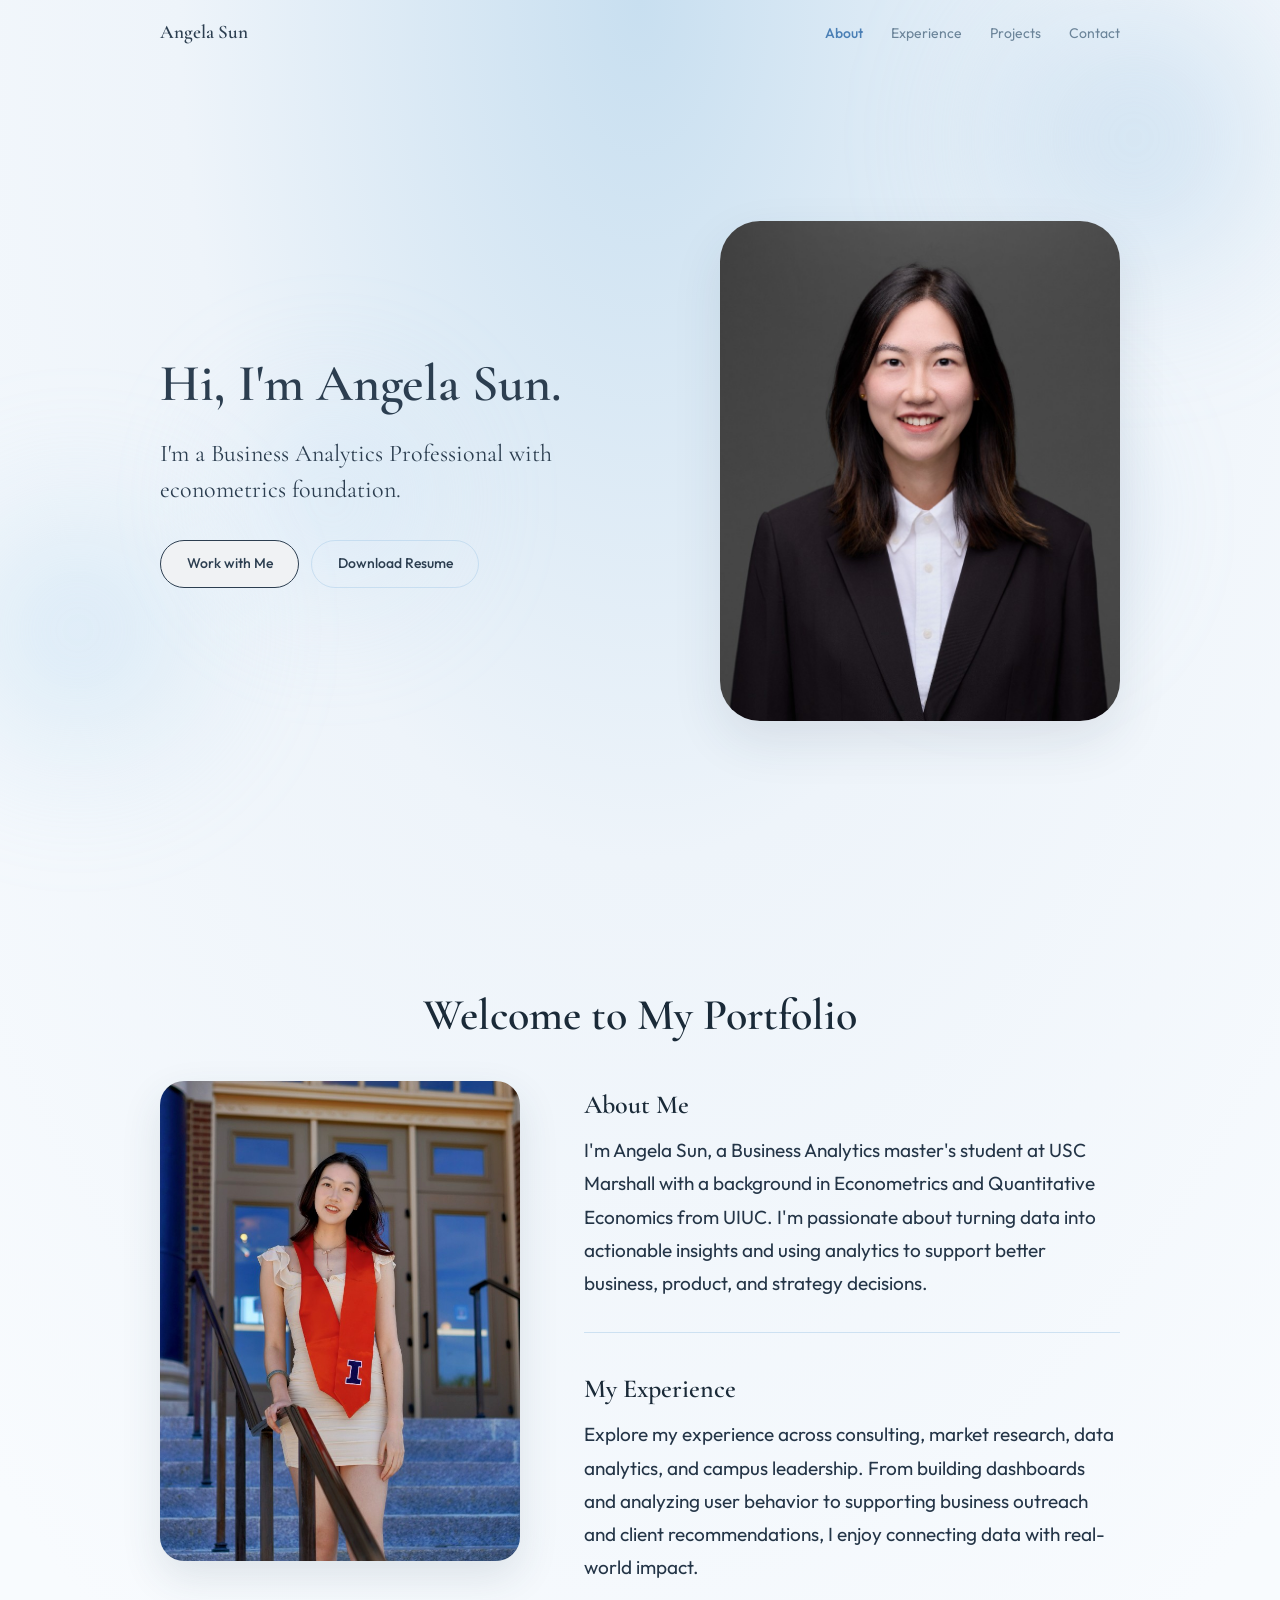
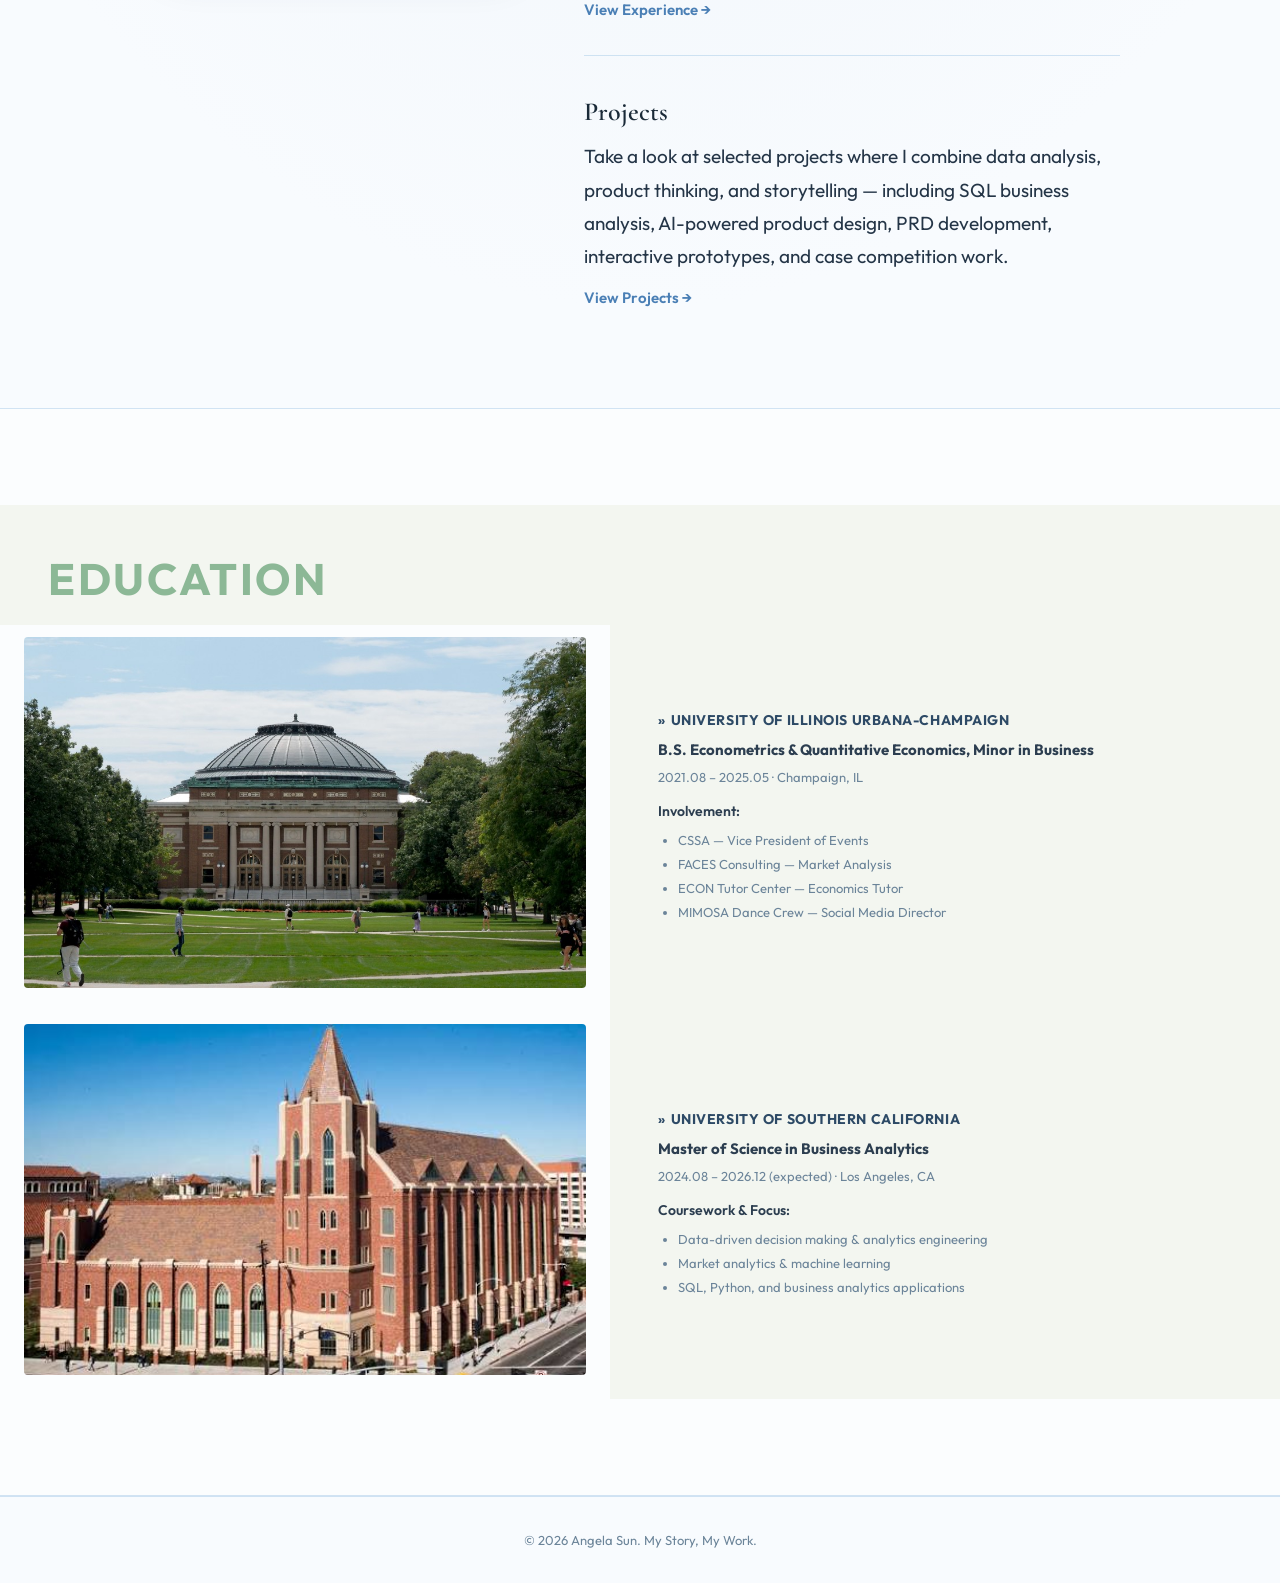
==== commit b6ec04cf: "Unify four tab pages so each section has one canonical layout. Remove duplicate Experience, Projects" ====
--- a/index.html
+++ b/index.html
@@ -4,13 +4,13 @@
   <meta charset="UTF-8">
   <meta name="viewport" content="width=device-width, initial-scale=1.0">
   <meta name="description" content="Angela Sun — MSBA candidate at USC Marshall. Business analytics, data science, and portfolio projects.">
-  <title>Angela Sun | Portfolio</title>
+  <title>Angela Sun | About</title>
   <link rel="preconnect" href="https://fonts.googleapis.com">
   <link rel="preconnect" href="https://fonts.gstatic.com" crossorigin>
   <link href="https://fonts.googleapis.com/css2?family=Cormorant+Garamond:ital,wght@0,400;0,600;1,400&family=Outfit:wght@300;400;500;600&display=swap" rel="stylesheet">
   <link rel="stylesheet" href="css/style.css">
 </head>
-<body>
+<body class="page-about">
   <div class="aura-bg" aria-hidden="true">
     <span class="blob blob-1"></span>
     <span class="blob blob-2"></span>
@@ -41,7 +41,7 @@
           <h1 class="hero-title">Hi, I'm Angela Sun.</h1>
           <p class="hero-subtitle">I'm a Business Analytics Professional with econometrics foundation.</p>
           <div class="hero-actions">
-            <a href="#contact" class="btn btn-hero">Work with Me</a>
+            <a href="contact.html" class="btn btn-hero">Work with Me</a>
             <a href="resume/Huiyi_Angela_Sun_Resume_2026.pdf" class="btn btn-hero-outline" download>Download Resume</a>
           </div>
         </div>
@@ -83,202 +83,19 @@
             <article class="intro-card intro-card--stacked">
               <h3 class="intro-heading">My Experience</h3>
               <p>Explore my experience across consulting, market research, data analytics, and campus leadership. From building dashboards and analyzing user behavior to supporting business outreach and client recommendations, I enjoy connecting data with real-world impact.</p>
+              <a href="experience.html" class="intro-card-link">View Experience →</a>
             </article>
             <article class="intro-card intro-card--stacked">
               <h3 class="intro-heading">Projects</h3>
               <p>Take a look at selected projects where I combine data analysis, product thinking, and storytelling — including SQL business analysis, AI-powered product design, PRD development, interactive prototypes, and case competition work.</p>
+              <a href="projects.html" class="intro-card-link">View Projects →</a>
             </article>
           </div>
         </div>
       </div>
     </section>
 
-    <!-- Section 3: Experience — horizontal timeline -->
-    <section class="experience-timeline" id="highlights">
-      <div class="container">
-        <h2 class="timeline-section-title">Experience</h2>
-      </div>
-      <p class="timeline-hint">← Scroll horizontally to explore →</p>
-      <div class="timeline-h-scroll">
-        <div class="timeline-h-track">
-          <div class="timeline-h-line" aria-hidden="true"></div>
-
-          <div class="timeline-h-year"><span>2022</span></div>
-
-          <div class="timeline-col timeline-col--top">
-            <article class="timeline-h-card">
-              <span class="timeline-badge">Student Club</span>
-              <h3 class="timeline-role">Social Media Director</h3>
-              <p class="timeline-org">MIMOSA Dance Crew</p>
-              <div class="timeline-meta">
-                <span>📅 2022.01 – 2023.05</span>
-                <span>📍 Champaign, IL</span>
-              </div>
-            </article>
-            <div class="timeline-connector" aria-hidden="true"></div>
-            <div class="timeline-dot" aria-hidden="true"></div>
-          </div>
-
-          <div class="timeline-col timeline-col--bottom">
-            <div class="timeline-dot" aria-hidden="true"></div>
-            <div class="timeline-connector" aria-hidden="true"></div>
-            <article class="timeline-h-card">
-              <span class="timeline-badge">Student Club</span>
-              <h3 class="timeline-role">Vice President of Events</h3>
-              <p class="timeline-org">UIUC CSSA</p>
-              <div class="timeline-meta">
-                <span>📅 2022.08 – 2025.05</span>
-                <span>📍 Champaign, IL</span>
-              </div>
-            </article>
-          </div>
-
-          <div class="timeline-col timeline-col--top">
-            <article class="timeline-h-card">
-              <span class="timeline-badge">Consulting</span>
-              <h3 class="timeline-role">Consultant</h3>
-              <p class="timeline-org">FACES Consulting</p>
-              <div class="timeline-meta">
-                <span>📅 2023.01 – 2024.12</span>
-                <span>📍 Champaign, IL</span>
-              </div>
-            </article>
-            <div class="timeline-connector" aria-hidden="true"></div>
-            <div class="timeline-dot" aria-hidden="true"></div>
-          </div>
-
-          <div class="timeline-col timeline-col--bottom">
-            <div class="timeline-dot" aria-hidden="true"></div>
-            <div class="timeline-connector" aria-hidden="true"></div>
-            <article class="timeline-h-card">
-              <span class="timeline-badge">Internship</span>
-              <h3 class="timeline-role">Intern</h3>
-              <p class="timeline-org">Xi'an Fengmao Jiacheng Industrial</p>
-              <div class="timeline-meta">
-                <span>📅 2023.05 – 2023.08</span>
-                <span>📍 Shaanxi, China</span>
-              </div>
-            </article>
-          </div>
-
-          <div class="timeline-col timeline-col--top">
-            <article class="timeline-h-card">
-              <span class="timeline-badge">Part-Time</span>
-              <h3 class="timeline-role">ECON Tutor</h3>
-              <p class="timeline-org">ECON Tutor Center, UIUC</p>
-              <div class="timeline-meta">
-                <span>📅 2024.02 – 2024.05</span>
-                <span>📍 Champaign, IL</span>
-              </div>
-            </article>
-            <div class="timeline-connector" aria-hidden="true"></div>
-            <div class="timeline-dot" aria-hidden="true"></div>
-          </div>
-
-          <div class="timeline-col timeline-col--bottom">
-            <div class="timeline-dot" aria-hidden="true"></div>
-            <div class="timeline-connector" aria-hidden="true"></div>
-            <article class="timeline-h-card">
-              <span class="timeline-badge">Competition</span>
-              <h3 class="timeline-role">Semi-Finalist · Team Lead</h3>
-              <p class="timeline-org">AI Case Competition</p>
-              <div class="timeline-meta">
-                <span>📅 2025.09</span>
-                <span>📍 Los Angeles, CA</span>
-              </div>
-            </article>
-          </div>
-
-          <div class="timeline-h-year"><span>2025</span></div>
-        </div>
-      </div>
-    </section>
-
-    <!-- Section 4: Featured Projects -->
-    <section class="projects panel-section" id="projects">
-      <div class="container">
-        <h2 class="section-title-center section-title-large">Featured Projects</h2>
-        <div class="project-cards-grid">
-          <article class="project-card">
-            <div class="project-card-icon" aria-hidden="true">
-              <svg viewBox="0 0 24 24" fill="none" stroke="currentColor" stroke-width="1.8"><path d="M3 3v18h18"/><path d="M7 16l4-5 4 3 5-7"/></svg>
-            </div>
-            <h3 class="project-card-title">Walmart Sales Forecasting</h3>
-            <p>Built a time-series forecasting project to predict Walmart daily sales across Foods, Hobbies, and Household categories using M5 competition data. Applied Ridge, Lasso, and Random Forest models to compare predictive performance and identify category-level sales patterns.</p>
-            <ul class="project-tags">
-              <li>R</li>
-              <li>Time Series</li>
-              <li>Forecasting</li>
-              <li>Machine Learning</li>
-              <li>Econometrics</li>
-            </ul>
-            <a href="https://github.com/huiyisun-angela/econ-491-walmart-sales-forecast" class="project-card-link" target="_blank" rel="noopener noreferrer">Click to View →</a>
-          </article>
-          <article class="project-card">
-            <div class="project-card-icon" aria-hidden="true">
-              <svg viewBox="0 0 24 24" fill="none" stroke="currentColor" stroke-width="1.8"><path d="M12 2a4 4 0 0 1 4 4c0 1.95-1.4 3.58-3.25 3.93L12 22l-.75-12.07A4.001 4.001 0 0 1 12 2z"/></svg>
-            </div>
-            <h3 class="project-card-title">Insurance Risk Classification</h3>
-            <p>Developed a machine learning classification pipeline to assess insurance risk using patient health and demographic data. The project focused on feature engineering, model training, performance evaluation, and risk segmentation to support more data-driven underwriting decisions.</p>
-            <ul class="project-tags">
-              <li>Python</li>
-              <li>Scikit-learn</li>
-              <li>Classification</li>
-              <li>Feature Engineering</li>
-              <li>Risk Analysis</li>
-            </ul>
-            <a href="https://github.com/huiyisun-angela/insurance-ml-risk" class="project-card-link" target="_blank" rel="noopener noreferrer">Click to View →</a>
-          </article>
-          <article class="project-card">
-            <div class="project-card-icon" aria-hidden="true">
-              <svg viewBox="0 0 24 24" fill="none" stroke="currentColor" stroke-width="1.8"><rect x="3" y="4" width="18" height="18" rx="2"/><path d="M16 2v4M8 2v4M3 10h18"/></svg>
-            </div>
-            <h3 class="project-card-title">TrojanSync</h3>
-            <p>Designed an all-in-one shared calendar app for USC students as an AI Case Competition semifinalist project. The product integrates academic scheduling, team coordination, campus event discovery, and personal planning to improve student productivity and collaboration.</p>
-            <ul class="project-tags">
-              <li>Product Design</li>
-              <li>AI Prototype</li>
-              <li>PRD</li>
-              <li>Figma</li>
-              <li>Case Competition</li>
-            </ul>
-            <a href="https://github.com/huiyisun-angela/trojansync" class="project-card-link" target="_blank" rel="noopener noreferrer">Click to View →</a>
-          </article>
-          <article class="project-card">
-            <div class="project-card-icon" aria-hidden="true">
-              <svg viewBox="0 0 24 24" fill="none" stroke="currentColor" stroke-width="1.8"><path d="M21 15a2 2 0 0 1-2 2H7l-4 4V5a2 2 0 0 1 2-2h14a2 2 0 0 1 2 2z"/></svg>
-            </div>
-            <h3 class="project-card-title">NLPioneers</h3>
-            <p>Collaborated on a team NLP project to analyze unstructured text data through preprocessing, feature extraction, and natural language processing techniques. The project explored how text analytics can be used to uncover patterns and generate actionable insights.</p>
-            <ul class="project-tags">
-              <li>NLP</li>
-              <li>Python</li>
-              <li>Text Analytics</li>
-              <li>Feature Extraction</li>
-              <li>Team Project</li>
-            </ul>
-            <a href="https://github.com/huiyisun-angela/nlpioneers" class="project-card-link" target="_blank" rel="noopener noreferrer">Click to View →</a>
-          </article>
-          <article class="project-card">
-            <div class="project-card-icon" aria-hidden="true">
-              <svg viewBox="0 0 24 24" fill="none" stroke="currentColor" stroke-width="1.8"><ellipse cx="12" cy="5" rx="9" ry="3"/><path d="M3 5v14c0 1.66 4 3 9 3s9-1.34 9-3V5"/></svg>
-            </div>
-            <h3 class="project-card-title">SQL for Business Analytics</h3>
-            <p>Created a business-focused SQL project covering database fundamentals, joins, aggregations, KPI calculations, and analytical query techniques. The project demonstrates how SQL can be used to extract insights and support data-driven business decisions.</p>
-            <ul class="project-tags">
-              <li>SQL</li>
-              <li>Data Analytics</li>
-              <li>Business Intelligence</li>
-              <li>KPI Analysis</li>
-              <li>Presentation</li>
-            </ul>
-            <a href="https://github.com/huiyisun-angela/sql-presentation" class="project-card-link" target="_blank" rel="noopener noreferrer">Click to View →</a>
-          </article>
-        </div>
-      </div>
-    </section>
-
-    <!-- Section 5: Education -->
+    <!-- Section 3: Education -->
     <section class="education panel-section section-alt" id="education">
       <div class="education-layout">
         <h2 class="education-heading">Education</h2>
@@ -331,19 +148,6 @@
         </article>
       </div>
     </section>
-
-    <!-- Section 6: Contact -->
-    <section class="schedule panel-section" id="contact">
-      <div class="container schedule-inner">
-        <h2 class="section-title-center">Contact</h2>
-        <a href="mailto:angelahuiyis@gmail.com" class="btn btn-primary">Contact Me</a>
-        <ul class="contact-links">
-          <li><a href="mailto:angelahuiyis@gmail.com">angelahuiyis@gmail.com</a></li>
-          <li><a href="https://linkedin.com/in/huiyisun" target="_blank" rel="noopener noreferrer">linkedin.com/in/huiyisun</a></li>
-          <li><a href="https://github.com/huiyisun-angela" target="_blank" rel="noopener noreferrer">github.com/huiyisun-angela</a></li>
-        </ul>
-      </div>
-    </section>
   </main>
 
   <footer class="site-footer">
--- a/css/style.css
+++ b/css/style.css
@@ -405,6 +405,19 @@
   margin: 0;
 }
 
+.intro-card-link {
+  display: inline-block;
+  margin-top: 0.75rem;
+  font-size: 0.9375rem;
+  font-weight: 600;
+  color: var(--accent-deep);
+  text-decoration: none;
+}
+
+.intro-card-link:hover {
+  text-decoration: underline;
+}
+
 /* Section 3: Experience — horizontal timeline */
 .experience-timeline {
   background: linear-gradient(135deg, #2d4a66 0%, #1e3347 100%);
@@ -928,23 +941,17 @@
   }
 }
 
-/* Experience page — vertical timeline */
-.experience-v-page {
-  padding: clamp(2.5rem, 6vw, 4rem) 0 clamp(4rem, 8vw, 6rem);
-  min-height: calc(100vh - 72px);
-  background: linear-gradient(180deg, rgba(184, 212, 232, 0.35) 0%, rgba(238, 244, 250, 0) 28%);
-}
-
-.experience-v-inner {
-  max-width: 920px;
-}
-
-.experience-v-header {
-  margin-bottom: clamp(2.5rem, 5vw, 3.5rem);
-  padding-left: 0.25rem;
-}
-
-.experience-v-title {
+/* Subpages — shared page shell */
+.page-about,
+.page-experience,
+.page-projects,
+.page-contact {
+  min-height: 100vh;
+}
+
+.page-title,
+.experience-v-title,
+.projects-showcase-title {
   font-family: var(--font-body);
   font-size: clamp(2.5rem, 6vw, 3.75rem);
   font-weight: 700;
@@ -953,6 +960,22 @@
   color: var(--accent-deep);
   margin: 0;
   line-height: 1;
+}
+
+/* Experience page — vertical timeline */
+.experience-v-page {
+  padding: clamp(2.5rem, 6vw, 4rem) 0 clamp(4rem, 8vw, 6rem);
+  min-height: calc(100vh - 72px);
+  background: linear-gradient(180deg, rgba(184, 212, 232, 0.35) 0%, rgba(238, 244, 250, 0) 28%);
+}
+
+.experience-v-inner {
+  max-width: 920px;
+}
+
+.experience-v-header {
+  margin-bottom: clamp(2.5rem, 5vw, 3.5rem);
+  padding-left: 0.25rem;
 }
 
 .experience-v-timeline {
@@ -1156,17 +1179,6 @@
   padding-left: 0.25rem;
 }
 
-.projects-showcase-title {
-  font-family: var(--font-body);
-  font-size: clamp(2.5rem, 6vw, 3.75rem);
-  font-weight: 700;
-  letter-spacing: 0.08em;
-  text-transform: uppercase;
-  color: var(--accent-deep);
-  margin: 0;
-  line-height: 1;
-}
-
 .projects-showcase-list {
   display: flex;
   flex-direction: column;
@@ -1337,6 +1349,12 @@
   text-align: center;
 }
 
+.contact-page-header {
+  margin-bottom: clamp(2rem, 4vw, 2.75rem);
+  text-align: left;
+  padding-left: 0.25rem;
+}
+
 .contact-intro {
   margin: 0 auto clamp(2rem, 4vw, 2.75rem);
   max-width: 720px;
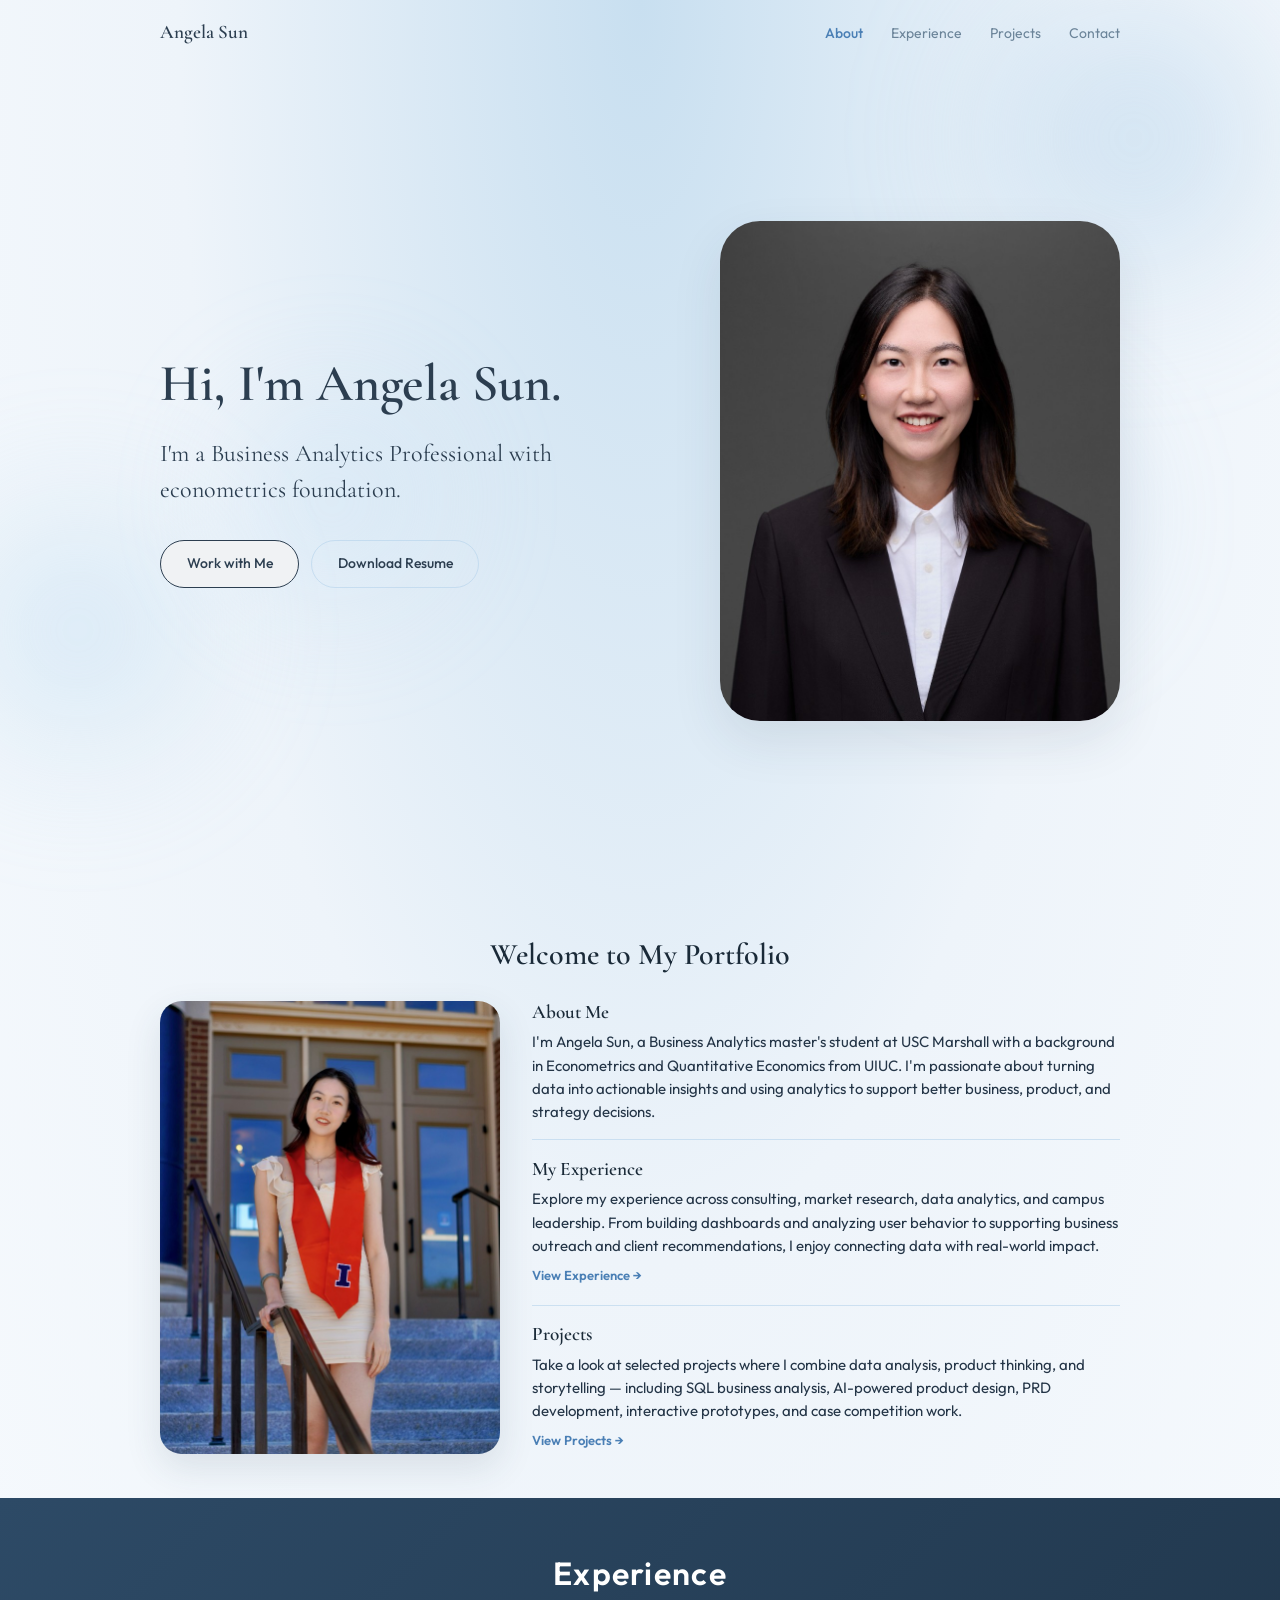
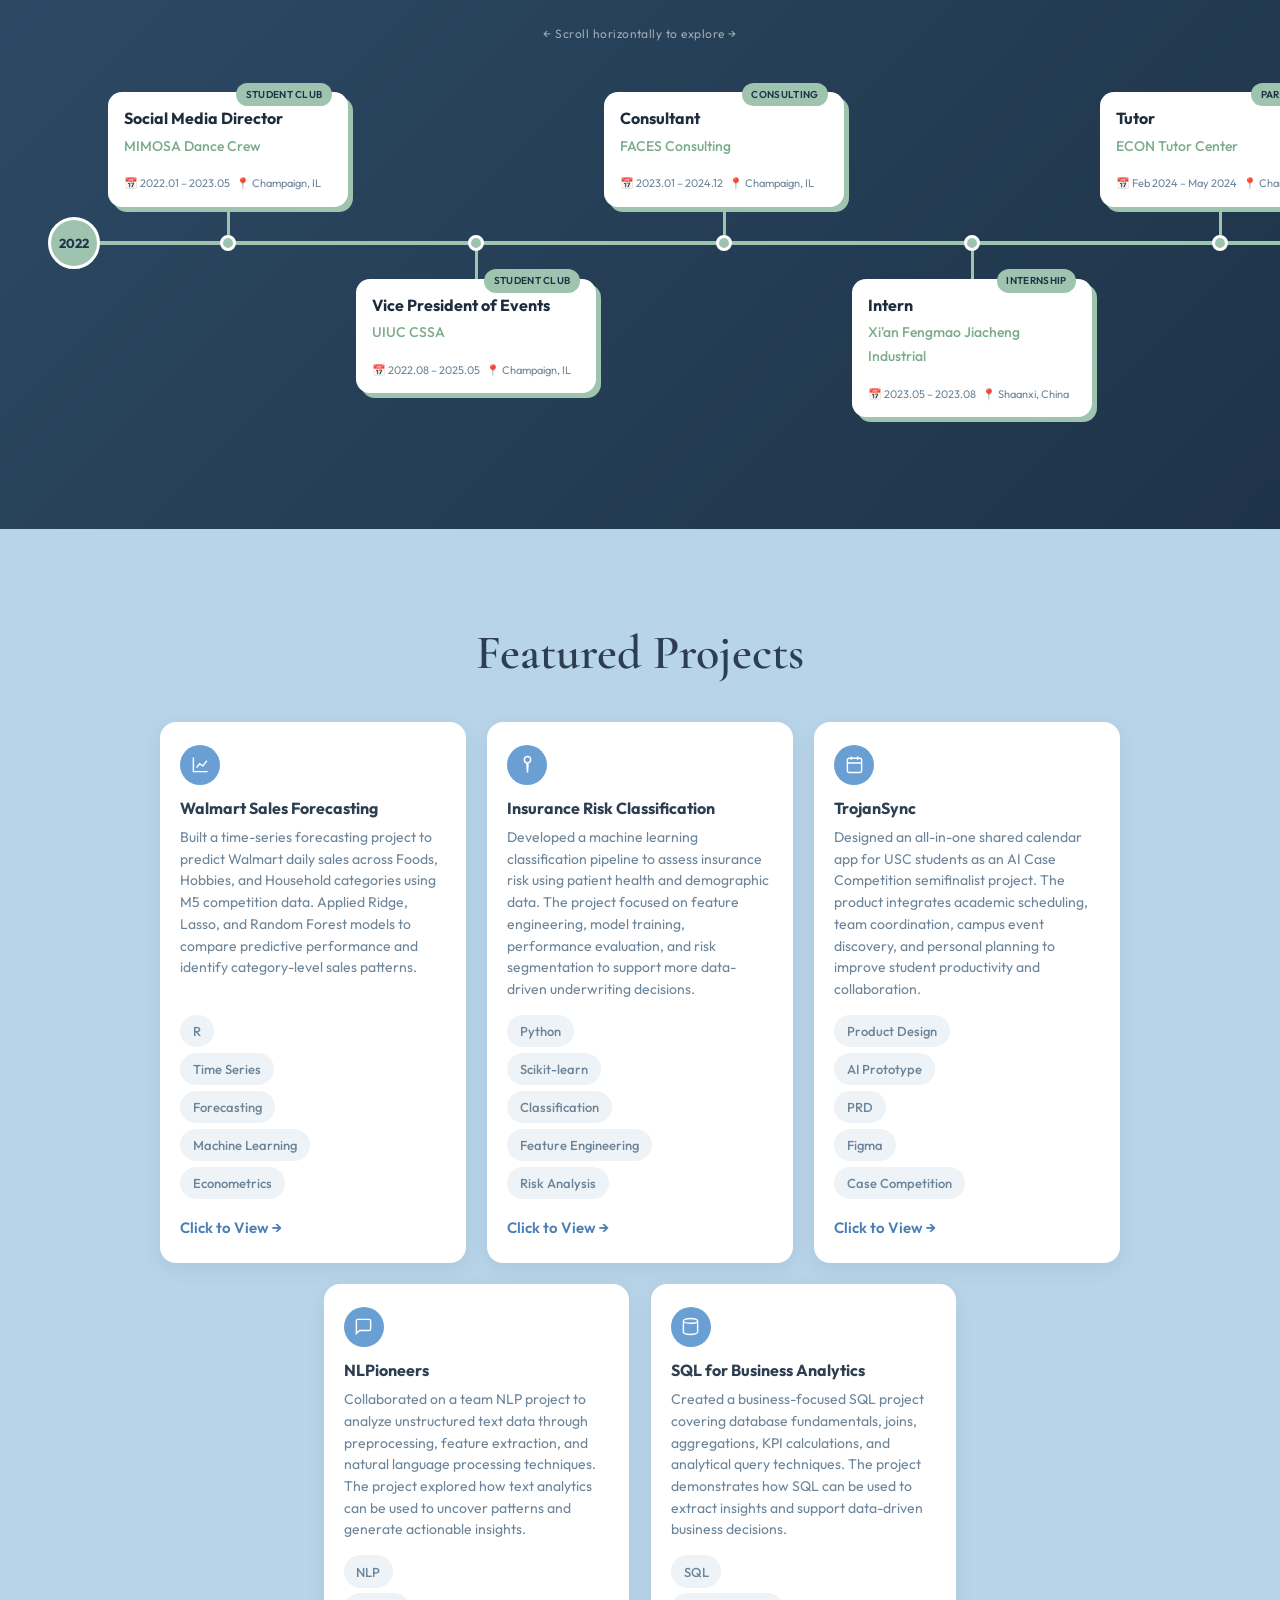
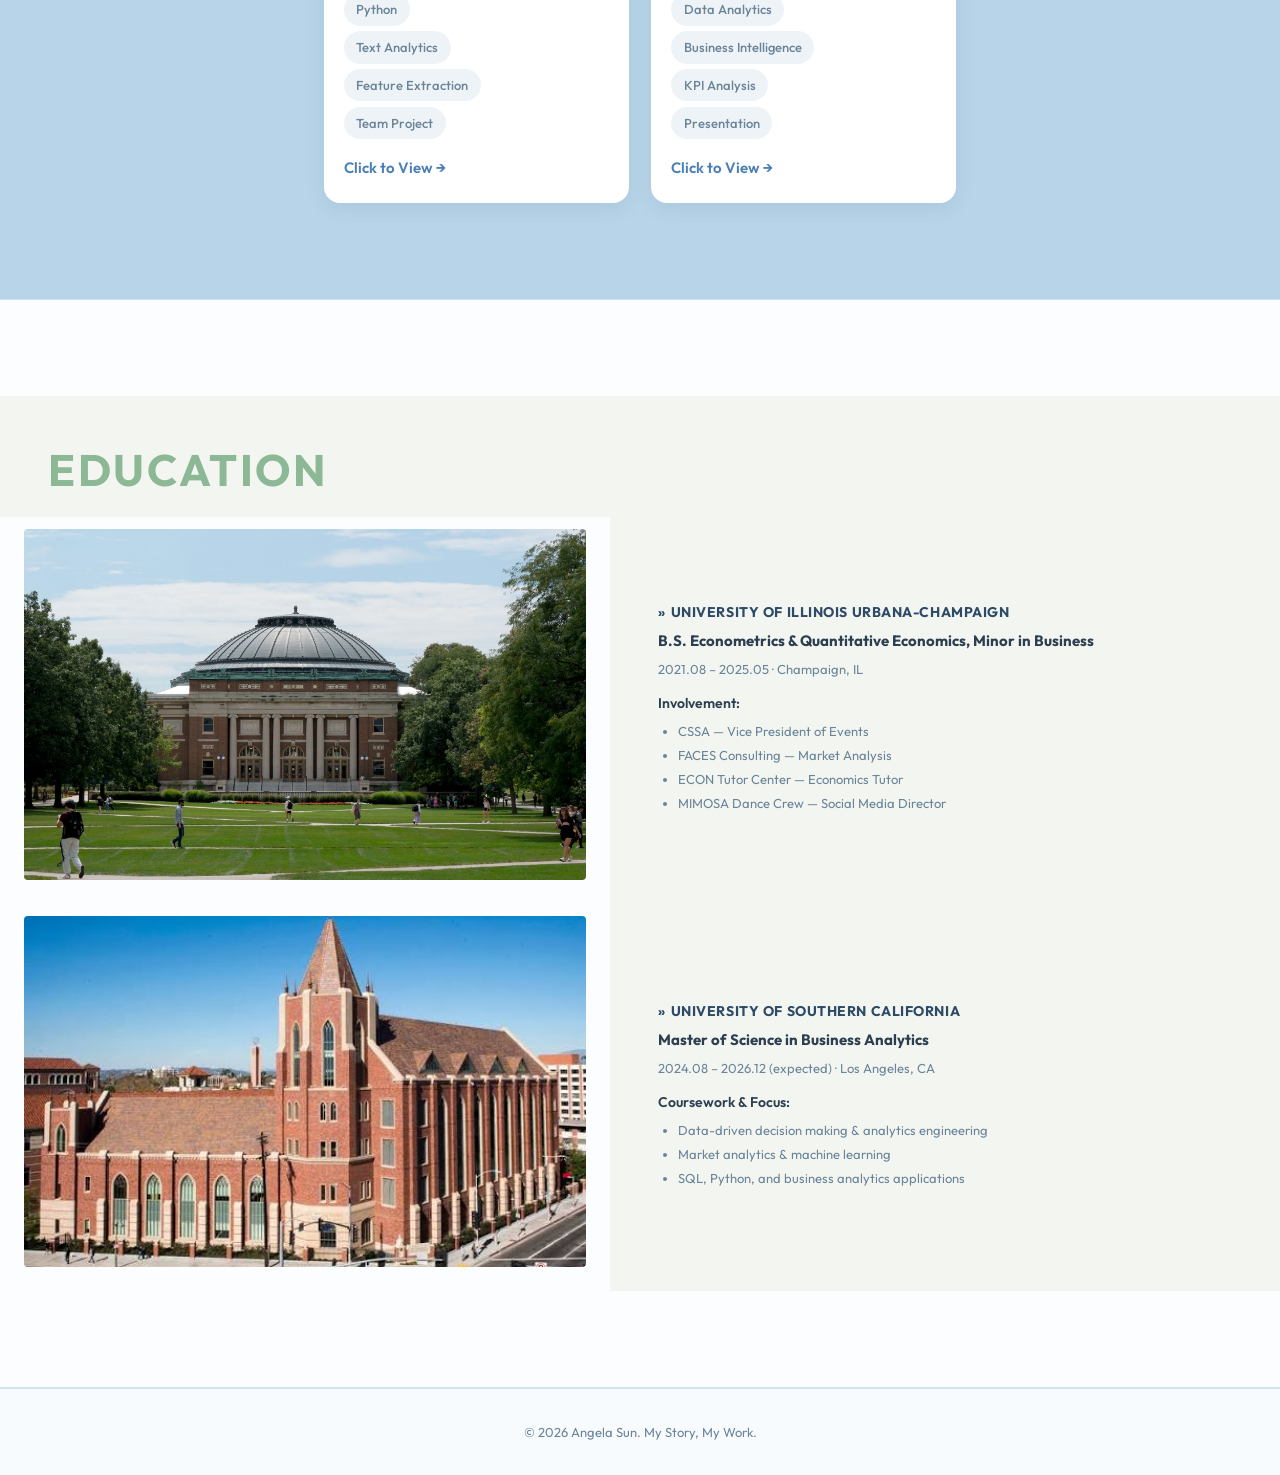
==== commit d1232f9c: "Restore Experience and Projects on About and enlarge welcome photo. Bring back the horizontal timeli" ====
--- a/index.html
+++ b/index.html
@@ -95,7 +95,192 @@
       </div>
     </section>
 
-    <!-- Section 3: Education -->
+    <!-- Section 3: Experience — horizontal timeline -->
+    <section class="experience-timeline" id="highlights">
+      <div class="container">
+        <h2 class="timeline-section-title">Experience</h2>
+      </div>
+      <p class="timeline-hint">← Scroll horizontally to explore →</p>
+      <div class="timeline-h-scroll">
+        <div class="timeline-h-track">
+          <div class="timeline-h-line" aria-hidden="true"></div>
+
+          <div class="timeline-h-year"><span>2022</span></div>
+
+          <div class="timeline-col timeline-col--top">
+            <article class="timeline-h-card">
+              <span class="timeline-badge">Student Club</span>
+              <h3 class="timeline-role">Social Media Director</h3>
+              <p class="timeline-org">MIMOSA Dance Crew</p>
+              <div class="timeline-meta">
+                <span>📅 2022.01 – 2023.05</span>
+                <span>📍 Champaign, IL</span>
+              </div>
+            </article>
+            <div class="timeline-connector" aria-hidden="true"></div>
+            <div class="timeline-dot" aria-hidden="true"></div>
+          </div>
+
+          <div class="timeline-col timeline-col--bottom">
+            <div class="timeline-dot" aria-hidden="true"></div>
+            <div class="timeline-connector" aria-hidden="true"></div>
+            <article class="timeline-h-card">
+              <span class="timeline-badge">Student Club</span>
+              <h3 class="timeline-role">Vice President of Events</h3>
+              <p class="timeline-org">UIUC CSSA</p>
+              <div class="timeline-meta">
+                <span>📅 2022.08 – 2025.05</span>
+                <span>📍 Champaign, IL</span>
+              </div>
+            </article>
+          </div>
+
+          <div class="timeline-col timeline-col--top">
+            <article class="timeline-h-card">
+              <span class="timeline-badge">Consulting</span>
+              <h3 class="timeline-role">Consultant</h3>
+              <p class="timeline-org">FACES Consulting</p>
+              <div class="timeline-meta">
+                <span>📅 2023.01 – 2024.12</span>
+                <span>📍 Champaign, IL</span>
+              </div>
+            </article>
+            <div class="timeline-connector" aria-hidden="true"></div>
+            <div class="timeline-dot" aria-hidden="true"></div>
+          </div>
+
+          <div class="timeline-col timeline-col--bottom">
+            <div class="timeline-dot" aria-hidden="true"></div>
+            <div class="timeline-connector" aria-hidden="true"></div>
+            <article class="timeline-h-card">
+              <span class="timeline-badge">Internship</span>
+              <h3 class="timeline-role">Intern</h3>
+              <p class="timeline-org">Xi'an Fengmao Jiacheng Industrial</p>
+              <div class="timeline-meta">
+                <span>📅 2023.05 – 2023.08</span>
+                <span>📍 Shaanxi, China</span>
+              </div>
+            </article>
+          </div>
+
+          <div class="timeline-col timeline-col--top">
+            <article class="timeline-h-card">
+              <span class="timeline-badge">Part-Time</span>
+              <h3 class="timeline-role">Tutor</h3>
+              <p class="timeline-org">ECON Tutor Center</p>
+              <div class="timeline-meta">
+                <span>📅 Feb 2024 – May 2024</span>
+                <span>📍 Champaign, IL</span>
+              </div>
+            </article>
+            <div class="timeline-connector" aria-hidden="true"></div>
+            <div class="timeline-dot" aria-hidden="true"></div>
+          </div>
+
+          <div class="timeline-col timeline-col--bottom">
+            <div class="timeline-dot" aria-hidden="true"></div>
+            <div class="timeline-connector" aria-hidden="true"></div>
+            <article class="timeline-h-card">
+              <span class="timeline-badge">Competition</span>
+              <h3 class="timeline-role">Semi-Finalist · Team Lead</h3>
+              <p class="timeline-org">AI Case Competition</p>
+              <div class="timeline-meta">
+                <span>📅 2025.09</span>
+                <span>📍 Los Angeles, CA</span>
+              </div>
+            </article>
+          </div>
+
+          <div class="timeline-h-year"><span>2025</span></div>
+        </div>
+      </div>
+    </section>
+
+    <!-- Section 4: Featured Projects -->
+    <section class="projects panel-section" id="projects">
+      <div class="container">
+        <h2 class="section-title-center section-title-large">Featured Projects</h2>
+        <div class="project-cards-grid">
+          <article class="project-card">
+            <div class="project-card-icon" aria-hidden="true">
+              <svg viewBox="0 0 24 24" fill="none" stroke="currentColor" stroke-width="1.8"><path d="M3 3v18h18"/><path d="M7 16l4-5 4 3 5-7"/></svg>
+            </div>
+            <h3 class="project-card-title">Walmart Sales Forecasting</h3>
+            <p>Built a time-series forecasting project to predict Walmart daily sales across Foods, Hobbies, and Household categories using M5 competition data. Applied Ridge, Lasso, and Random Forest models to compare predictive performance and identify category-level sales patterns.</p>
+            <ul class="project-tags">
+              <li>R</li>
+              <li>Time Series</li>
+              <li>Forecasting</li>
+              <li>Machine Learning</li>
+              <li>Econometrics</li>
+            </ul>
+            <a href="https://github.com/huiyisun-angela/econ-491-walmart-sales-forecast" class="project-card-link" target="_blank" rel="noopener noreferrer">Click to View →</a>
+          </article>
+          <article class="project-card">
+            <div class="project-card-icon" aria-hidden="true">
+              <svg viewBox="0 0 24 24" fill="none" stroke="currentColor" stroke-width="1.8"><path d="M12 2a4 4 0 0 1 4 4c0 1.95-1.4 3.58-3.25 3.93L12 22l-.75-12.07A4.001 4.001 0 0 1 12 2z"/></svg>
+            </div>
+            <h3 class="project-card-title">Insurance Risk Classification</h3>
+            <p>Developed a machine learning classification pipeline to assess insurance risk using patient health and demographic data. The project focused on feature engineering, model training, performance evaluation, and risk segmentation to support more data-driven underwriting decisions.</p>
+            <ul class="project-tags">
+              <li>Python</li>
+              <li>Scikit-learn</li>
+              <li>Classification</li>
+              <li>Feature Engineering</li>
+              <li>Risk Analysis</li>
+            </ul>
+            <a href="https://github.com/huiyisun-angela/insurance-ml-risk" class="project-card-link" target="_blank" rel="noopener noreferrer">Click to View →</a>
+          </article>
+          <article class="project-card">
+            <div class="project-card-icon" aria-hidden="true">
+              <svg viewBox="0 0 24 24" fill="none" stroke="currentColor" stroke-width="1.8"><rect x="3" y="4" width="18" height="18" rx="2"/><path d="M16 2v4M8 2v4M3 10h18"/></svg>
+            </div>
+            <h3 class="project-card-title">TrojanSync</h3>
+            <p>Designed an all-in-one shared calendar app for USC students as an AI Case Competition semifinalist project. The product integrates academic scheduling, team coordination, campus event discovery, and personal planning to improve student productivity and collaboration.</p>
+            <ul class="project-tags">
+              <li>Product Design</li>
+              <li>AI Prototype</li>
+              <li>PRD</li>
+              <li>Figma</li>
+              <li>Case Competition</li>
+            </ul>
+            <a href="https://github.com/huiyisun-angela/trojansync" class="project-card-link" target="_blank" rel="noopener noreferrer">Click to View →</a>
+          </article>
+          <article class="project-card">
+            <div class="project-card-icon" aria-hidden="true">
+              <svg viewBox="0 0 24 24" fill="none" stroke="currentColor" stroke-width="1.8"><path d="M21 15a2 2 0 0 1-2 2H7l-4 4V5a2 2 0 0 1 2-2h14a2 2 0 0 1 2 2z"/></svg>
+            </div>
+            <h3 class="project-card-title">NLPioneers</h3>
+            <p>Collaborated on a team NLP project to analyze unstructured text data through preprocessing, feature extraction, and natural language processing techniques. The project explored how text analytics can be used to uncover patterns and generate actionable insights.</p>
+            <ul class="project-tags">
+              <li>NLP</li>
+              <li>Python</li>
+              <li>Text Analytics</li>
+              <li>Feature Extraction</li>
+              <li>Team Project</li>
+            </ul>
+            <a href="https://github.com/huiyisun-angela/nlpioneers" class="project-card-link" target="_blank" rel="noopener noreferrer">Click to View →</a>
+          </article>
+          <article class="project-card">
+            <div class="project-card-icon" aria-hidden="true">
+              <svg viewBox="0 0 24 24" fill="none" stroke="currentColor" stroke-width="1.8"><ellipse cx="12" cy="5" rx="9" ry="3"/><path d="M3 5v14c0 1.66 4 3 9 3s9-1.34 9-3V5"/></svg>
+            </div>
+            <h3 class="project-card-title">SQL for Business Analytics</h3>
+            <p>Created a business-focused SQL project covering database fundamentals, joins, aggregations, KPI calculations, and analytical query techniques. The project demonstrates how SQL can be used to extract insights and support data-driven business decisions.</p>
+            <ul class="project-tags">
+              <li>SQL</li>
+              <li>Data Analytics</li>
+              <li>Business Intelligence</li>
+              <li>KPI Analysis</li>
+              <li>Presentation</li>
+            </ul>
+            <a href="https://github.com/huiyisun-angela/sql-presentation" class="project-card-link" target="_blank" rel="noopener noreferrer">Click to View →</a>
+          </article>
+        </div>
+      </div>
+    </section>
+
+    <!-- Section 5: Education -->
     <section class="education panel-section section-alt" id="education">
       <div class="education-layout">
         <h2 class="education-heading">Education</h2>
--- a/css/style.css
+++ b/css/style.css
@@ -329,25 +329,30 @@
 }
 
 /* Section 2: Welcome — photo left, stacked text right */
+.welcome.panel-section {
+  padding: clamp(2rem, 4vw, 2.75rem) 0;
+}
+
 .welcome .section-title-center {
   color: #1a2a38;
-  font-size: clamp(2rem, 4.5vw, 2.75rem);
+  font-size: clamp(1.5rem, 3vw, 1.875rem);
+  margin-bottom: clamp(1.25rem, 2.5vw, 1.75rem);
 }
 
 .welcome-layout {
   display: grid;
-  grid-template-columns: minmax(240px, 360px) 1fr;
-  gap: clamp(2rem, 5vw, 4rem);
-  align-items: start;
+  grid-template-columns: minmax(260px, 340px) 1fr;
+  gap: clamp(1.25rem, 3vw, 2rem);
+  align-items: center;
 }
 
 .welcome-photo-frame {
-  border-radius: 1.5rem;
+  border-radius: 1.35rem;
   overflow: hidden;
   aspect-ratio: 3 / 4;
   width: 100%;
-  max-width: 360px;
-  box-shadow: 0 16px 40px rgba(44, 62, 80, 0.12);
+  max-width: 340px;
+  box-shadow: 0 14px 36px rgba(44, 62, 80, 0.12);
 }
 
 .welcome-photo-placeholder {
@@ -375,19 +380,47 @@
 .welcome-columns {
   display: flex;
   flex-direction: column;
-  gap: 2.5rem;
-  padding-top: 0.5rem;
+  gap: 1.1rem;
+  padding-top: 0;
 }
 
 .intro-card--stacked {
   text-align: left;
-  padding-bottom: 2rem;
+  padding-bottom: 1rem;
   border-bottom: 1px solid var(--border);
 }
 
 .intro-card--stacked:last-child {
   border-bottom: none;
   padding-bottom: 0;
+}
+
+.welcome .intro-heading {
+  font-size: clamp(1.05rem, 1.8vw, 1.2rem);
+  font-weight: 600;
+  margin: 0 0 0.4rem;
+  color: #1a2a38;
+}
+
+.welcome .intro-card--stacked p {
+  color: #243547;
+  font-size: clamp(0.8125rem, 1.3vw, 0.9375rem);
+  font-weight: 400;
+  line-height: 1.55;
+  margin: 0;
+}
+
+.welcome .intro-card-link {
+  display: inline-block;
+  margin-top: 0.45rem;
+  font-size: 0.8125rem;
+  font-weight: 600;
+  color: var(--accent-deep);
+  text-decoration: none;
+}
+
+.welcome .intro-card-link:hover {
+  text-decoration: underline;
 }
 
 .intro-heading {
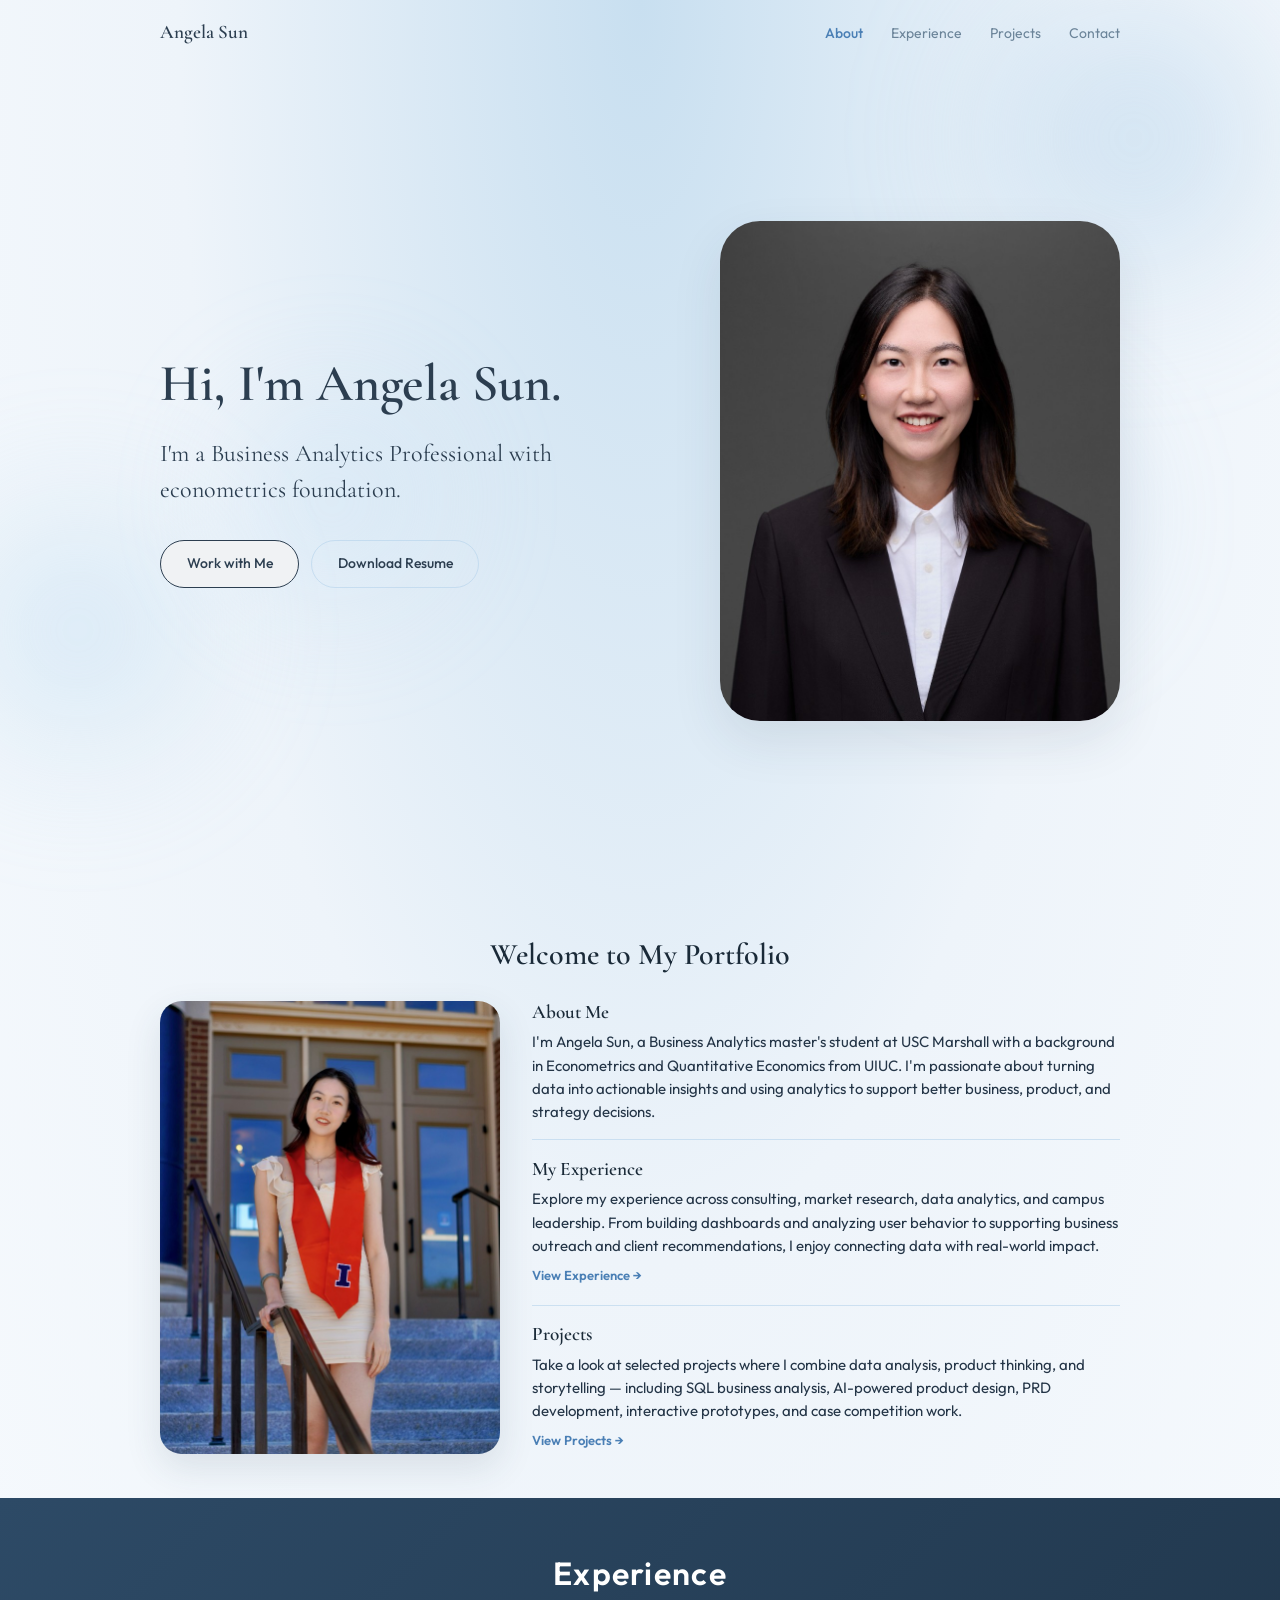
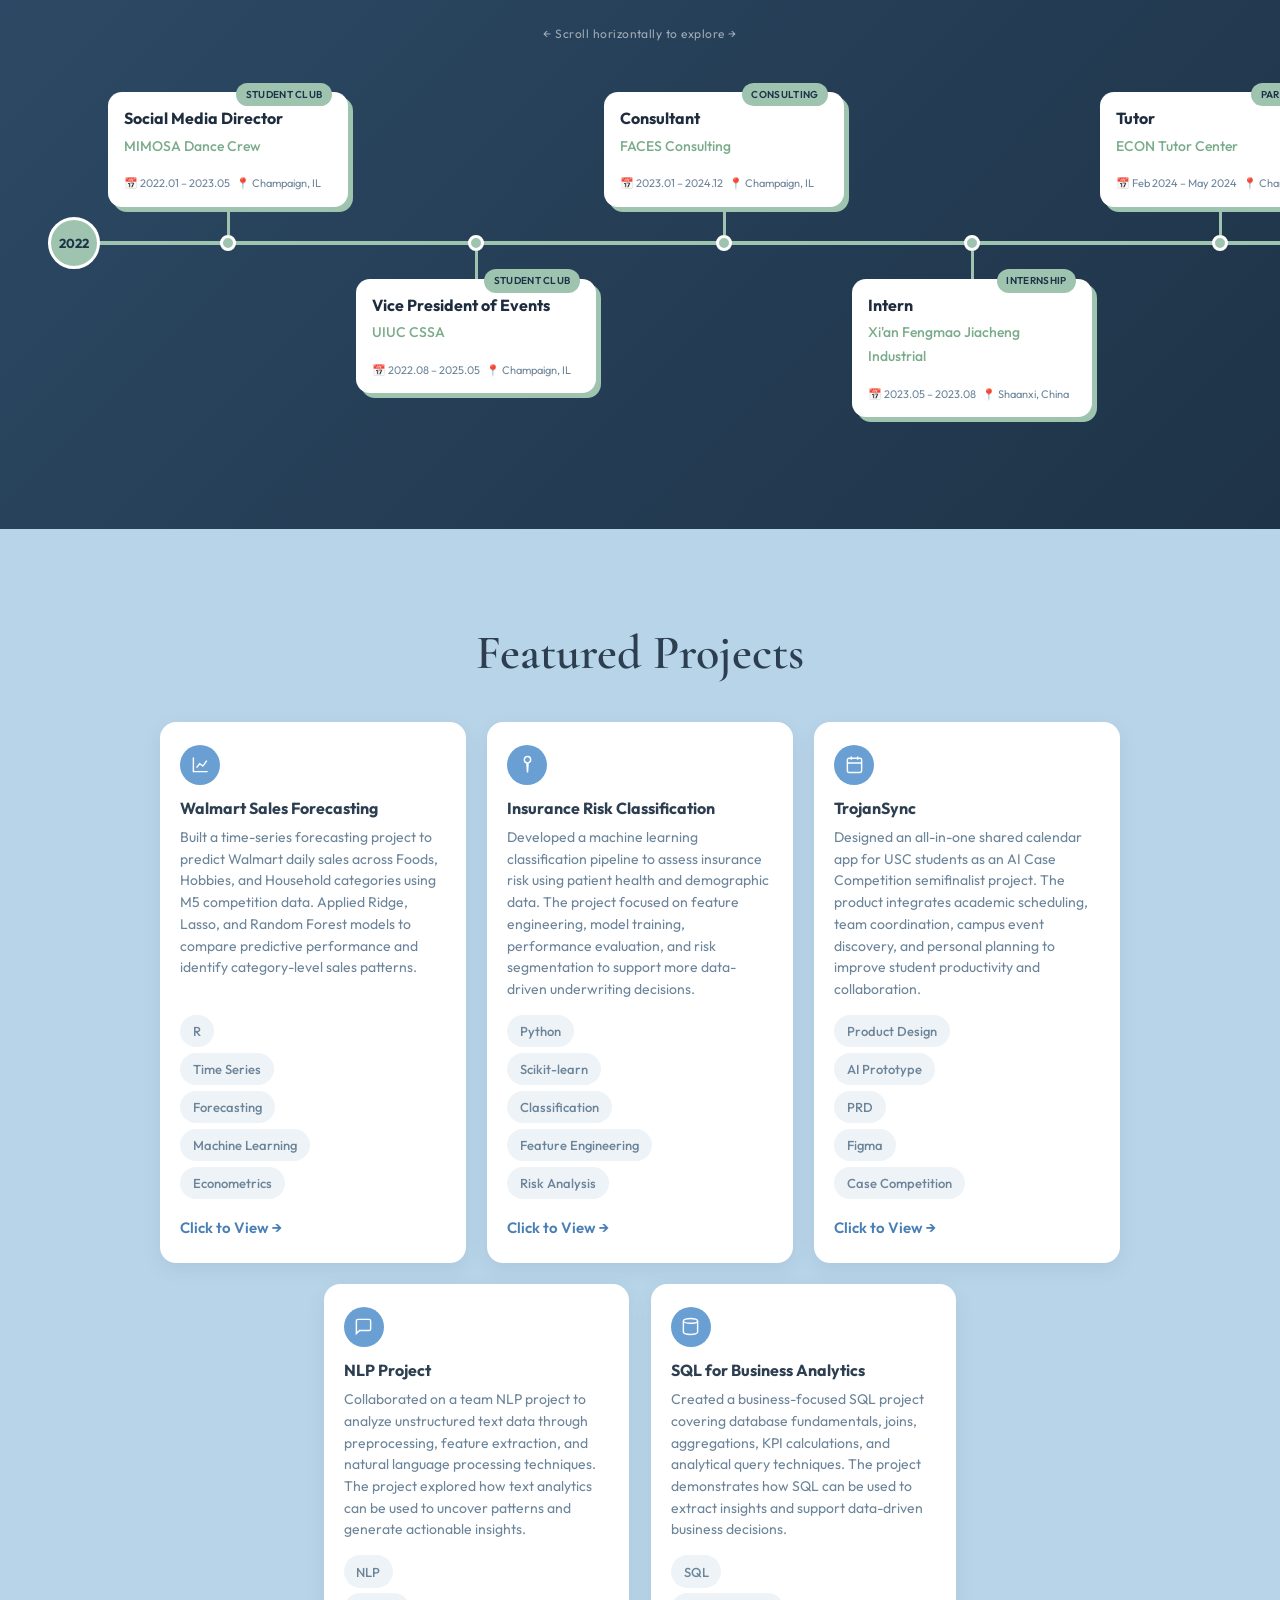
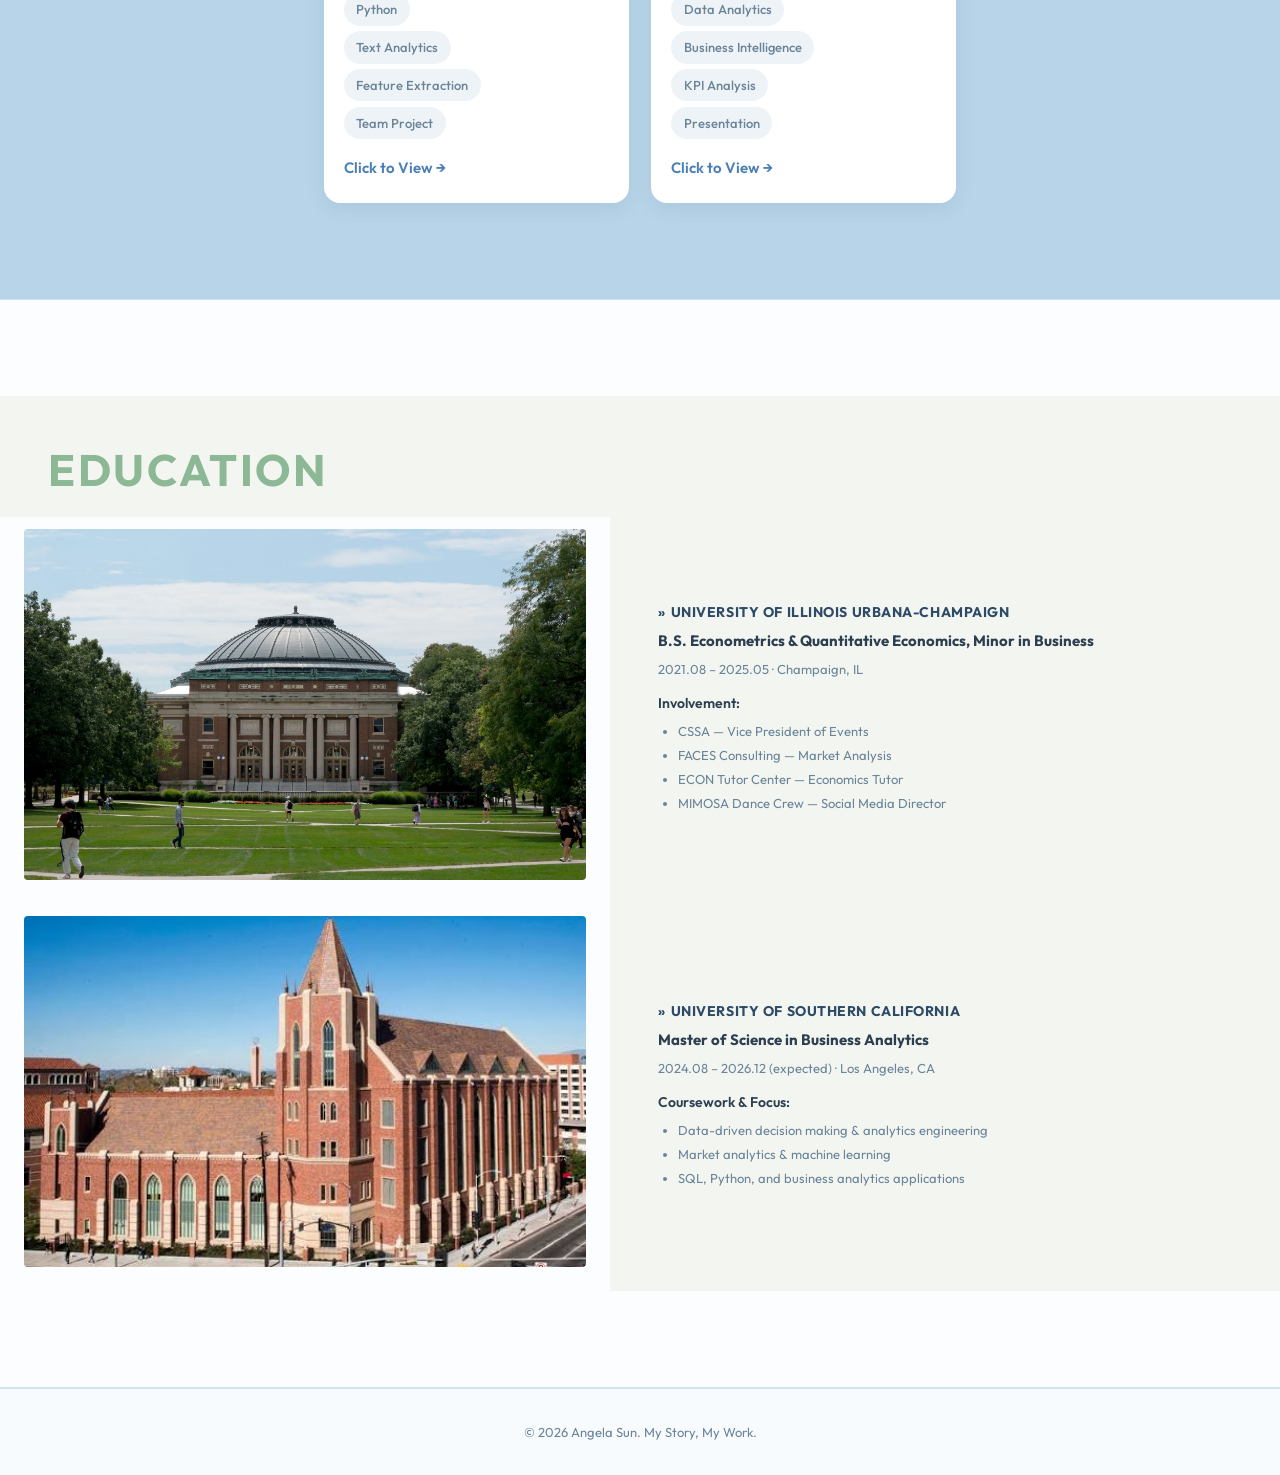
==== commit 4b34e75f: "Rename NLPioneers project title to NLP Project. Co-authored-by: Cursor <cursoragent@cursor.com>" ====
--- a/index.html
+++ b/index.html
@@ -250,7 +250,7 @@
             <div class="project-card-icon" aria-hidden="true">
               <svg viewBox="0 0 24 24" fill="none" stroke="currentColor" stroke-width="1.8"><path d="M21 15a2 2 0 0 1-2 2H7l-4 4V5a2 2 0 0 1 2-2h14a2 2 0 0 1 2 2z"/></svg>
             </div>
-            <h3 class="project-card-title">NLPioneers</h3>
+            <h3 class="project-card-title">NLP Project</h3>
             <p>Collaborated on a team NLP project to analyze unstructured text data through preprocessing, feature extraction, and natural language processing techniques. The project explored how text analytics can be used to uncover patterns and generate actionable insights.</p>
             <ul class="project-tags">
               <li>NLP</li>
